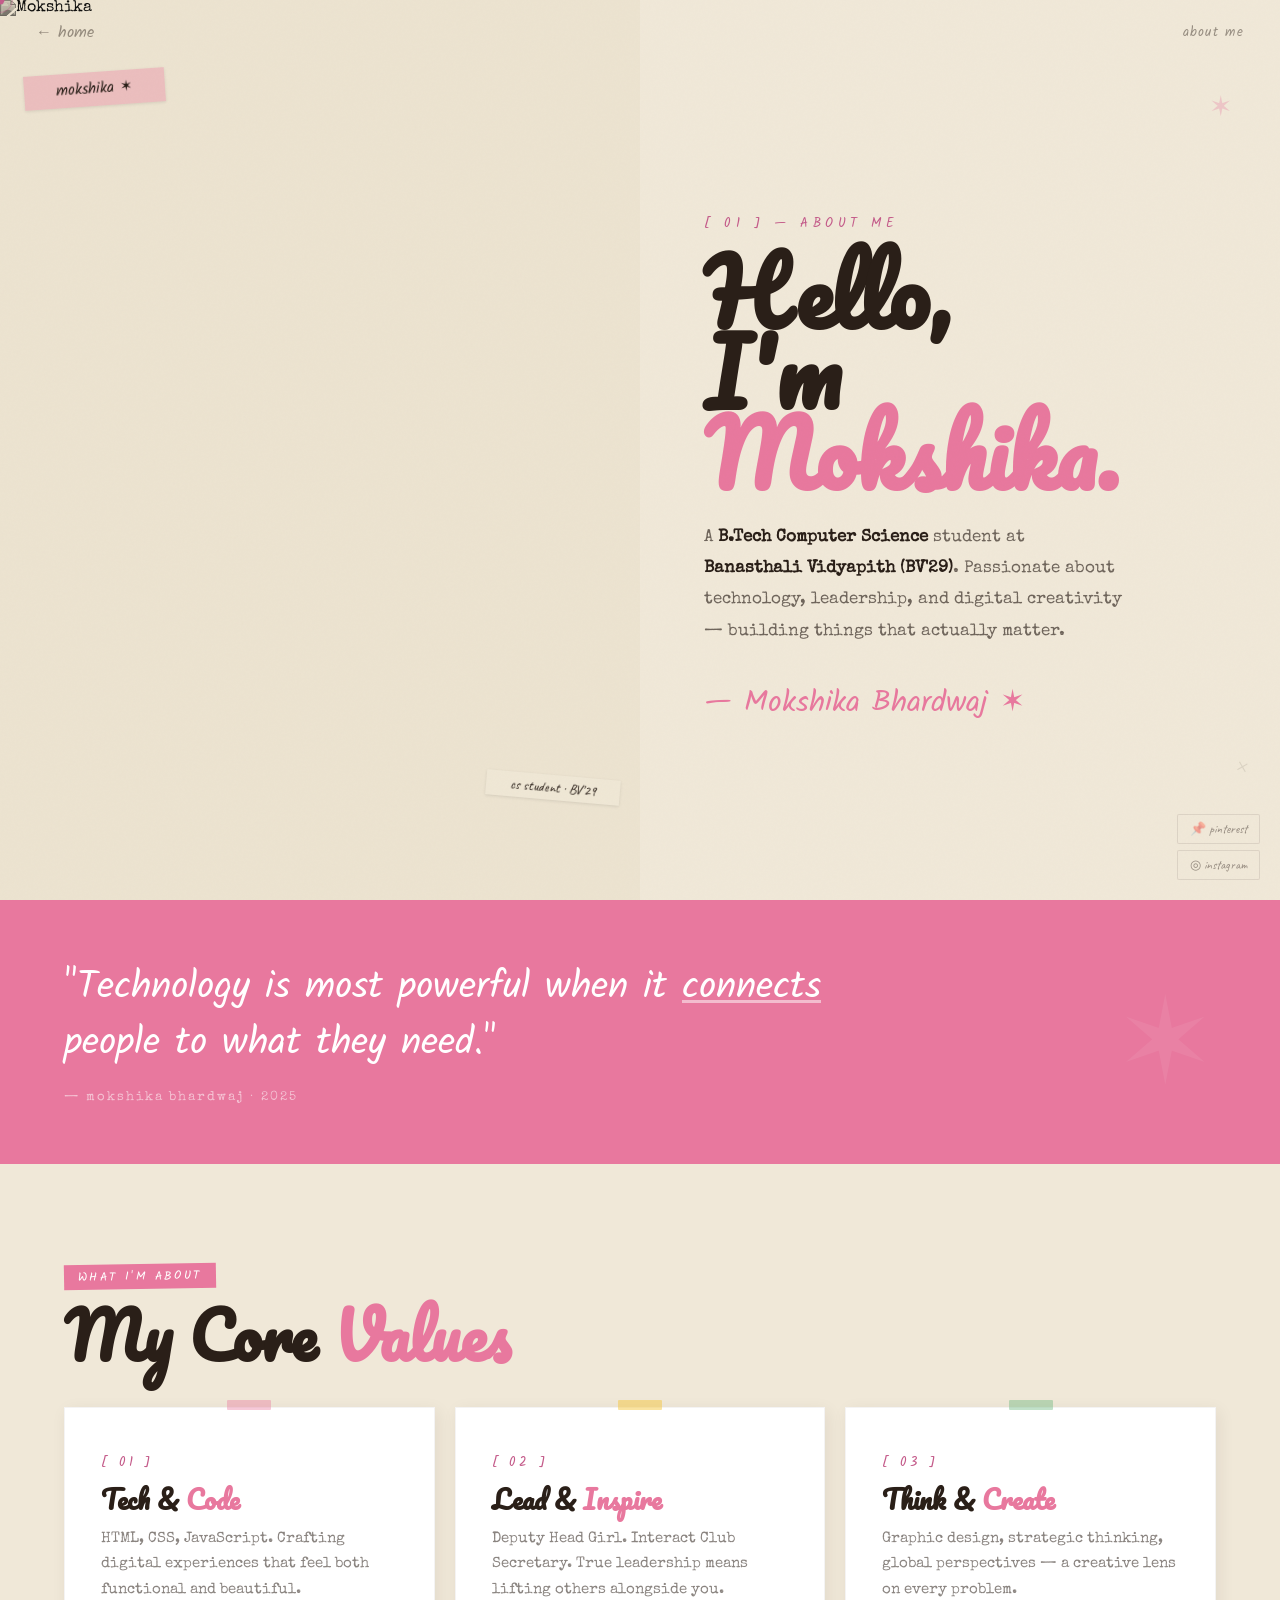
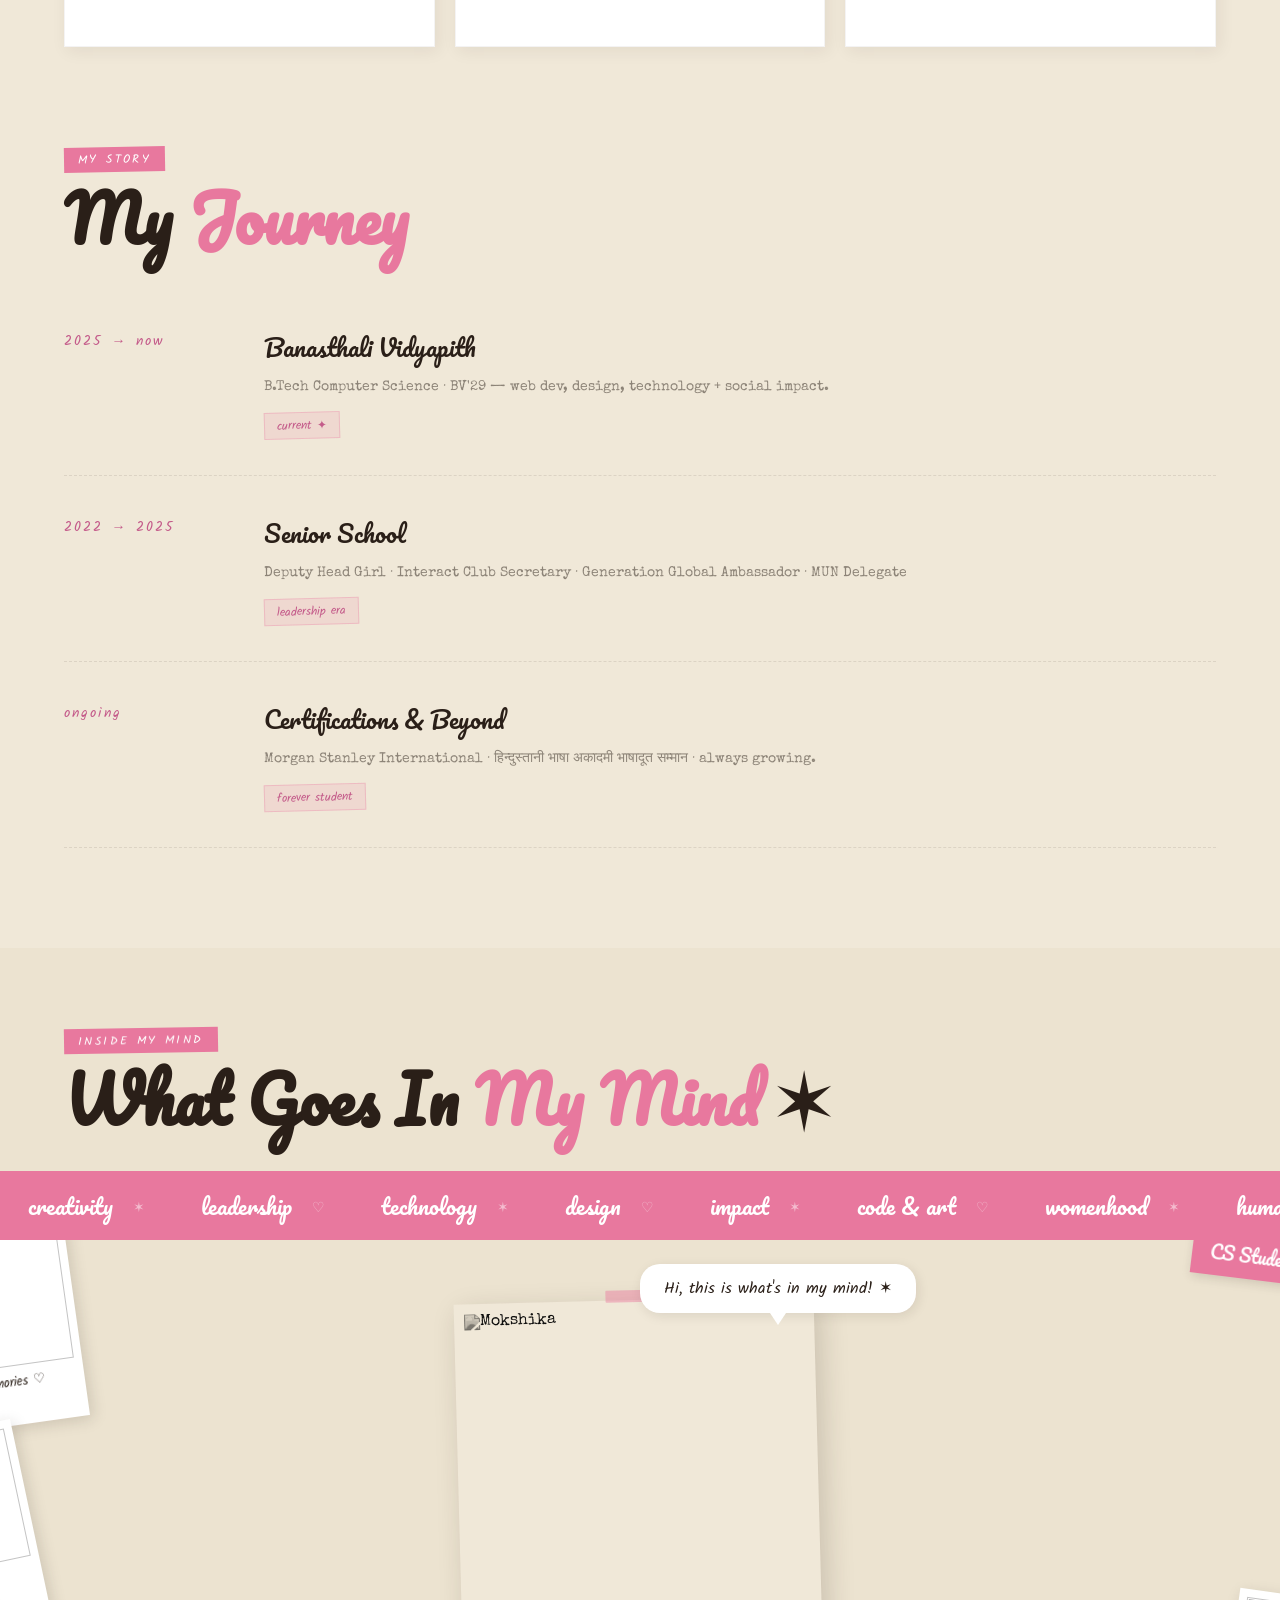
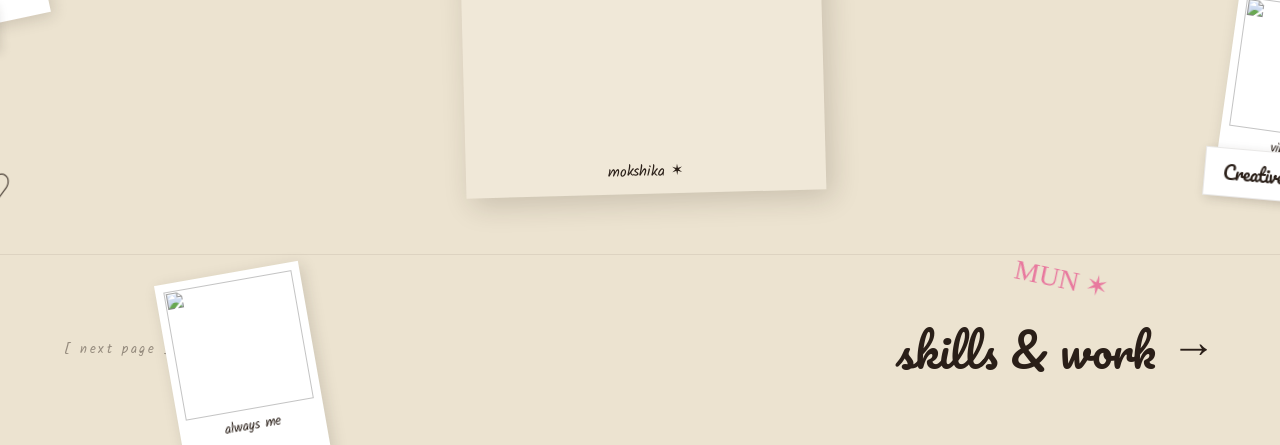
==== about.html @ 61d20464 "Initial commit Created from https://vercel.com/new" ====
<!DOCTYPE html>
<html lang="en">
<head>
  <meta charset="UTF-8">
  <meta name="viewport" content="width=device-width, initial-scale=1.0">
  <title>About — Mokshika</title>
  <link rel="stylesheet" href="style.css">
  <style>

    /* ══ HERO SECTION ══ */
    .about-hero {
      min-height: 100vh;
      display: grid;
      grid-template-columns: 1fr 1fr;
      position: relative;
      overflow: hidden;
    }

    /* Left — photo */
    .ah-photo {
      position: relative;
      background: var(--cream2);
      overflow: hidden;
      display: flex; align-items: flex-end; justify-content: center;
    }
    .ah-photo img {
      width: 100%; height: 100%;
      object-fit: cover; object-position: top center;
      filter: grayscale(1) contrast(1.15) brightness(0.88);
      mix-blend-mode: multiply;
      opacity: 0; animation: fadeIn 1.2s ease .2s forwards;
      transition: transform .6s;
    }
    .ah-photo:hover img { transform: scale(1.03); }
    .photo-tape-1 { position:absolute; top:72px; left:24px; background:rgba(232,120,158,.35); padding:5px 32px; transform:rotate(-4deg); font-family:'Kalam',cursive; font-size:15px; color:var(--ink); z-index:10; box-shadow:0 1px 3px rgba(0,0,0,.1); }
    .photo-tape-2 { position:absolute; bottom:100px; right:20px; background:rgba(240,232,216,.7); padding:4px 24px; transform:rotate(5deg); font-family:'Caveat',cursive; font-size:14px; color:var(--ink); z-index:10; box-shadow:0 1px 3px rgba(0,0,0,.1); }

    /* Right — text */
    .ah-text {
      padding: 120px 64px 80px;
      display: flex; flex-direction: column; justify-content: center;
      position: relative; background: var(--cream);
    }
    .ah-eyebrow { font-family:'Kalam',cursive; font-size:13px; letter-spacing:.35em; text-transform:uppercase; color:var(--pink2); margin-bottom:18px; opacity:0; animation:riseIn .8s ease .4s forwards; }
    .ah-title { font-family:'Pacifico',cursive; font-size:clamp(52px,7vw,96px); line-height:.9; color:var(--ink); opacity:0; animation:riseIn .9s ease .55s forwards; }
    .ah-title em { color:var(--pink); font-style:normal; }
    .ah-body { font-family:'Special Elite',serif; font-size:17px; line-height:1.85; color:rgba(42,31,24,.65); max-width:420px; margin-top:28px; opacity:0; animation:riseIn .9s ease .7s forwards; }
    .ah-body strong { color:var(--ink); }
    .ah-sig { font-family:'Kalam',cursive; font-size:30px; color:var(--pink); transform:rotate(-2.5deg); display:inline-block; margin-top:32px; opacity:0; animation:riseIn .9s ease .9s forwards; }

    /* deco */
    .ah-deco-star { position:absolute; top:90px; right:48px; font-size:28px; color:rgba(232,120,158,.3); animation:float 3.5s ease-in-out infinite; --r:-8deg; }
    .ah-deco-x { position:absolute; bottom:120px; right:32px; font-family:'Permanent Marker',cursive; font-size:22px; color:rgba(42,31,24,.1); transform:rotate(15deg); }

    /* ══ PHILOSOPHY STRIP ══ */
    .phil-strip {
      background: var(--pink);
      padding: 60px 64px;
      position: relative; overflow: hidden;
    }
    .phil-quote { font-family:'Kalam',cursive; font-size:clamp(22px,3vw,40px); line-height:1.45; max-width:760px; color:#fff; }
    .phil-quote em { font-style:normal; text-decoration:underline; text-decoration-color:rgba(255,255,255,.5); }
    .phil-attr { font-family:'Special Elite',serif; font-size:13px; color:rgba(255,255,255,.55); margin-top:20px; letter-spacing:.15em; }
    .phil-deco { position:absolute; right:64px; top:50%; transform:translateY(-50%); font-family:'Pacifico',cursive; font-size:120px; color:rgba(255,255,255,.07); pointer-events:none; }

    /* ══ VALUES SECTION ══ */
    .values-section { padding:100px 64px; background:var(--cream); }
    .values-grid { display:grid; grid-template-columns:repeat(3,1fr); gap:20px; }
    .val-card { background:#fff; padding:44px 36px; position:relative; box-shadow:3px 4px 16px rgba(42,31,24,.07); border:1px solid rgba(42,31,24,.05); transition:transform .3s cubic-bezier(.34,1.56,.64,1), box-shadow .3s; }
    .val-card:hover { transform:translateY(-7px) rotate(-1.5deg); box-shadow:6px 12px 28px rgba(42,31,24,.14); }
    .val-tape { position:absolute; top:-8px; left:50%; transform:translateX(-50%); width:44px; height:10px; border-radius:1px; }
    .val-num { font-family:'Kalam',cursive; font-size:13px; letter-spacing:.25em; color:var(--pink2); margin-bottom:12px; }
    .val-title { font-family:'Pacifico',cursive; font-size:26px; color:var(--ink); margin-bottom:12px; line-height:1.1; }
    .val-title em { color:var(--pink); font-style:normal; }
    .val-desc { font-family:'Special Elite',serif; font-size:15px; line-height:1.7; color:rgba(42,31,24,.55); }

    /* ══ TIMELINE ══ */
    .tl-section { padding:0 64px 100px; background:var(--cream); }
    .tl-list { display:flex; flex-direction:column; }
    .tl-item { display:grid; grid-template-columns:160px 1fr; gap:40px; padding:36px 0; border-bottom:1px dashed rgba(42,31,24,.1); }
    .tl-year { font-family:'Kalam',cursive; font-size:14px; letter-spacing:.15em; color:var(--pink2); padding-top:4px; }
    .tl-name { font-family:'Pacifico',cursive; font-size:24px; color:var(--ink); margin-bottom:8px; }
    .tl-sub { font-family:'Special Elite',serif; font-size:14px; color:rgba(42,31,24,.5); line-height:1.7; }
    .tl-badge { display:inline-block; margin-top:12px; background:rgba(232,120,158,.15); border:1px solid rgba(232,120,158,.3); font-family:'Kalam',cursive; font-size:12px; color:var(--pink2); padding:3px 12px; transform:rotate(-1.5deg); }

    /* ══════════════════════════════════════════
       ANIMATED MEMORY SECTION
       — hero photo center
       — stickers float/pop out
       — 2 marquee banners
       ══════════════════════════════════════════ */
    .memory-section {
      position: relative;
      min-height: 100vh;
      background: var(--cream2);
      overflow: hidden;
      display: flex; flex-direction: column;
    }

    /* header */
    .mem-header { padding: 80px 64px 0; position: relative; z-index: 10; }

    /* ── TOP BANNER (scrolling) ── */
    .banner-wrap {
      overflow: hidden;
      white-space: nowrap;
      padding: 14px 0;
      position: relative; z-index: 10;
      border-top: 1.5px solid rgba(42,31,24,.1);
      border-bottom: 1.5px solid rgba(42,31,24,.1);
    }
    .banner-wrap.banner-pink {
      background: var(--pink);
      border-color: var(--pink);
    }
    .banner-wrap.banner-cream {
      background: var(--cream);
    }
    .banner-track {
      display: inline-flex;
      gap: 0;
      animation: marquee 18s linear infinite;
      will-change: transform;
    }
    .banner-wrap.banner-slow .banner-track { animation-duration: 28s; }
    .banner-item {
      display: inline-flex; align-items: center; gap: 20px;
      padding: 0 28px;
      font-family: 'Pacifico', cursive;
      font-size: 22px;
      white-space: nowrap;
    }
    .banner-wrap.banner-pink .banner-item { color: #fff; }
    .banner-wrap.banner-cream .banner-item { color: var(--ink); }
    .banner-sep { font-size: 14px; opacity: .5; }

    /* ── STAGE: hero photo + orbiting stickers ── */
    .mem-stage {
      position: relative;
      flex: 1;
      display: flex; align-items: center; justify-content: center;
      min-height: 600px;
      padding: 60px 0;
      z-index: 5;
    }

    /* center photo */
    .mem-photo {
      position: relative; z-index: 6;
      width: 360px;
      flex-shrink: 0;
    }
    .mem-photo img {
      width: 100%; height: 440px;
      object-fit: cover; object-position: top;
      filter: grayscale(1) contrast(1.15) brightness(.88);
      mix-blend-mode: multiply;
      display: block;
    }
    .mem-photo-frame {
      position: relative;
      background: var(--cream);
      padding: 10px 10px 44px;
      box-shadow: 6px 8px 28px rgba(42,31,24,.18);
      transform: rotate(-1.5deg);
    }
    .mem-photo-cap {
      position: absolute; bottom: 10px; left: 0; right: 0;
      text-align: center;
      font-family: 'Kalam', cursive; font-size: 15px; color: var(--ink);
    }
    .mem-photo-tape {
      position: absolute; top: -10px; left: 50%; transform: translateX(-50%);
      width: 56px; height: 12px;
      background: rgba(232,120,158,.45); border-radius: 1px;
    }

    /* ── STICKERS (orbit around photo) ── */
    /* Each sticker uses absolute positioning relative to .mem-stage */
    .stk {
      position: absolute;
      z-index: 8;
      font-family: 'Kalam', cursive;
      pointer-events: none;
      opacity: 0;
    }

    /* polaroid stickers */
    .stk-polaroid {
      background: #fff;
      padding: 8px 8px 32px;
      box-shadow: 3px 4px 14px rgba(42,31,24,.15);
    }
    .stk-polaroid img {
      display: block;
      width: 130px; height: 130px;
      object-fit: cover;
      filter: grayscale(0.3) contrast(1.05);
    }
    .stk-polaroid-cap {
      text-align: center; margin-top: 6px;
      font-family: 'Kalam', cursive; font-size: 13px; color: var(--ink);
    }

    /* text stickers */
    .stk-text {
      background: var(--pink);
      color: #fff;
      font-family: 'Pacifico', cursive;
      font-size: 18px;
      padding: 8px 18px;
      box-shadow: 2px 3px 10px rgba(42,31,24,.15);
      white-space: nowrap;
    }
    .stk-text.yellow { background: #f5c842; color: var(--ink); }
    .stk-text.white { background: #fff; color: var(--ink); border: 1.5px solid rgba(42,31,24,.1); }

    /* word stickers */
    .stk-word {
      font-family: 'Permanent Marker', cursive;
      font-size: 22px; color: var(--ink);
      transform: rotate(var(--r, -5deg));
    }

    /* heart / star */
    .stk-emoji { font-size: 40px; }

    /* positions + animations — each delays for pop-in effect */
    .stk-1  { top:8%;  left:4%;  --sx:-120px; --sy:-60px;  --sr:-8deg;  --r:-8deg;  animation: stickerPop 1.5s cubic-bezier(.34,1.56,.64,1) .5s forwards, float 4s ease-in-out 1.1s infinite; --r:-8deg; }
    .stk-2  { top:12%; right:5%; --sx:120px;  --sy:-80px;  --sr:7deg;   animation: stickerPop 1.5s cubic-bezier(.34,1.56,.64,1) .7s forwards, floatR 4.5s ease-in-out 1.3s infinite; --r:7deg; }
    .stk-3  { top:28%; left:2%;  --sx:-140px; --sy:20px;   --sr:-12deg; animation: stickerPop 1.5s cubic-bezier(.34,1.56,.64,1) .9s forwards, float 5s ease-in-out 1.5s infinite; --r:-12deg; }
    .stk-4  { top:28%; right:2%; --sx:140px;  --sy:30px;   --sr:10deg;  animation: stickerPop 1.5s cubic-bezier(.34,1.56,.64,1) 1.1s forwards, floatR 3.8s ease-in-out 1.7s infinite; --r:10deg; }
    .stk-5  { top:50%; left:3%;  --sx:-130px; --sy:60px;   --sr:-6deg;  animation: stickerPop 1.5s cubic-bezier(.34,1.56,.64,1) 1.3s forwards, float 4.2s ease-in-out 1.9s infinite; --r:-6deg; }
    .stk-6  { top:50%; right:3%; --sx:130px;  --sy:50px;   --sr:8deg;   animation: stickerPop 1.5s cubic-bezier(.34,1.56,.64,1) 1.5s forwards, floatR 5.2s ease-in-out 2.1s infinite; --r:8deg; }
    .stk-7  { top:70%; left:6%;  --sx:-100px; --sy:90px;   --sr:-3deg;  animation: stickerPop 1.5s cubic-bezier(.34,1.56,.64,1) 1.7s forwards, float 3.6s ease-in-out 2.3s infinite; --r:-3deg; }
    .stk-8  { top:70%; right:6%; --sx:100px;  --sy:80px;   --sr:5deg;   animation: stickerPop 1.5s cubic-bezier(.34,1.56,.64,1) 1.9s forwards, floatR 4.8s ease-in-out 2.5s infinite; --r:5deg; }
    .stk-9  { top:85%; left:18%; --sx:-60px;  --sy:110px;  --sr:-10deg; animation: stickerPop 1.6s cubic-bezier(.34,1.56,.64,1) 2.1s forwards, float 4s ease-in-out 2.7s infinite; --r:-10deg; }
    .stk-10 { top:85%; right:18%;--sx:60px;   --sy:100px;  --sr:12deg;  animation: stickerPop 1.6s cubic-bezier(.34,1.56,.64,1) 2.3s forwards, floatR 5s ease-in-out 2.9s infinite; --r:12deg; }

    /* ── THOUGHT BUBBLE (above photo) ── */
    .thought-bubble {
      position: absolute;
      top: 4%; left: 50%; transform: translateX(-50%);
      z-index: 9;
      background: #fff;
      border-radius: 20px;
      padding: 12px 24px;
      box-shadow: 2px 3px 12px rgba(42,31,24,.1);
      font-family: 'Kalam', cursive; font-size: 16px; color: var(--ink);
      white-space: nowrap;
      opacity: 0;
      animation: stickerPop .6s cubic-bezier(.34,1.56,.64,1) .4s forwards, float 4s ease-in-out 1s infinite;
      --sx:0; --sy:0; --sr:0deg; --r:0deg;
    }
    .thought-bubble::after {
      content: '';
      position: absolute; bottom: -12px; left: 50%; transform: translateX(-50%);
      width: 0; height: 0;
      border-left: 8px solid transparent;
      border-right: 8px solid transparent;
      border-top: 12px solid #fff;
    }

    /* ── GALLERY STRIP (below stage) ── */
    .gallery-section { background: var(--cream2); padding: 60px 0 80px; overflow: hidden; }
    .gallery-head { padding: 0 64px; margin-bottom: 36px; }
    .gallery-strip { display:flex; gap:24px; padding:0 64px; overflow-x:auto; scrollbar-width:none; cursor:grab; }
    .gallery-strip::-webkit-scrollbar { display:none; }
    .gallery-strip:active { cursor:grabbing; }
    .gal-item { flex-shrink:0; background:#fff; padding:10px 10px 36px; box-shadow:4px 6px 18px rgba(42,31,24,.1); transform:rotate(-2deg); transition:transform .3s, box-shadow .3s; position:relative; }
    .gal-item:nth-child(2n) { transform:rotate(2.5deg); }
    .gal-item:nth-child(3n) { transform:rotate(-1deg); }
    .gal-item:hover { transform:rotate(0) scale(1.05) !important; box-shadow:8px 12px 32px rgba(42,31,24,.18); z-index:2; }
    .gal-item img { display:block; height:200px; width:auto; object-fit:cover; filter:grayscale(0.2) contrast(1.05); }
    .gal-cap { font-family:'Kalam',cursive; font-size:14px; color:var(--ink); text-align:center; margin-top:8px; }
    .gal-tape { position:absolute; top:-8px; left:50%; transform:translateX(-50%); width:44px; height:10px; background:rgba(232,120,158,.38); border-radius:1px; }

    /* ── RESPONSIVE ── */
    @media(max-width:860px){
      .about-hero{grid-template-columns:1fr;}
      .ah-photo{height:50vh;}
      .ah-text,.values-section,.tl-section,.mem-header,.gallery-head,.gallery-strip{padding-left:28px;padding-right:28px;}
      .values-grid{grid-template-columns:1fr;}
      .tl-item{grid-template-columns:1fr;gap:8px;}
      .next-bar{padding:48px 28px;flex-direction:column;gap:16px;text-align:center;}
      .stk-polaroid img{width:90px;height:90px;}
      .banner-item{font-size:16px;}
    }
  </style>
</head>
<body>

<div class="cur-dot" id="cur-dot"></div>
<div class="cur-ring" id="cur-ring"></div>

<nav class="topnav">
  <a href="index.html" class="back-btn">← home</a>
  <span class="nav-page-label">about me</span>
</nav>

<!-- ══ HERO ══ -->
<section class="about-hero">
  <div class="ah-photo">
    <img src="assets/about_hero.png" alt="Mokshika">
    <div class="photo-tape-1">mokshika ✶</div>
    <div class="photo-tape-2">cs student · BV'29</div>
  </div>
  <div class="ah-text">
    <span class="ah-deco-star">✶</span>
    <span class="ah-deco-x">×</span>
    <p class="ah-eyebrow">[ 01 ] — about me</p>
    <h1 class="ah-title">Hello,<br>I'm <em>Mokshika.</em></h1>
    <p class="ah-body">
      A <strong>B.Tech Computer Science</strong> student at <strong>Banasthali Vidyapith (BV'29)</strong>. Passionate about technology, leadership, and digital creativity — building things that actually matter.
    </p>
    <span class="ah-sig">— Mokshika Bhardwaj ✶</span>
  </div>
</section>

<!-- ══ PHILOSOPHY STRIP ══ -->
<div class="phil-strip reveal">
  <div class="phil-deco">✶</div>
  <p class="phil-quote">"Technology is most powerful when it <em>connects</em> people to what they need."</p>
  <p class="phil-attr">— mokshika bhardwaj · 2025</p>
</div>

<!-- ══ VALUES ══ -->
<section class="values-section">
  <div class="reveal">
    <div class="sec-tag">what i'm about</div>
    <h2 class="sec-title">My Core <em>Values</em></h2>
  </div>
  <div class="values-grid">
    <div class="val-card reveal">
      <div class="val-tape" style="background:rgba(232,120,158,.4)"></div>
      <div class="val-num">[ 01 ]</div>
      <h3 class="val-title">Tech &amp; <em>Code</em></h3>
      <p class="val-desc">HTML, CSS, JavaScript. Crafting digital experiences that feel both functional and beautiful.</p>
    </div>
    <div class="val-card reveal rd1">
      <div class="val-tape" style="background:rgba(245,200,66,.5)"></div>
      <div class="val-num">[ 02 ]</div>
      <h3 class="val-title">Lead &amp; <em>Inspire</em></h3>
      <p class="val-desc">Deputy Head Girl. Interact Club Secretary. True leadership means lifting others alongside you.</p>
    </div>
    <div class="val-card reveal rd2">
      <div class="val-tape" style="background:rgba(100,180,120,.4)"></div>
      <div class="val-num">[ 03 ]</div>
      <h3 class="val-title">Think &amp; <em>Create</em></h3>
      <p class="val-desc">Graphic design, strategic thinking, global perspectives — a creative lens on every problem.</p>
    </div>
  </div>
</section>

<!-- ══ TIMELINE ══ -->
<section class="tl-section">
  <div class="reveal">
    <div class="sec-tag">my story</div>
    <h2 class="sec-title">My <em>Journey</em></h2>
  </div>
  <div class="tl-list">
    <div class="tl-item reveal">
      <div class="tl-year">2025 → now</div>
      <div>
        <div class="tl-name">Banasthali Vidyapith</div>
        <div class="tl-sub">B.Tech Computer Science · BV'29 — web dev, design, technology + social impact.</div>
        <span class="tl-badge">current ✦</span>
      </div>
    </div>
    <div class="tl-item reveal rd1">
      <div class="tl-year">2022 → 2025</div>
      <div>
        <div class="tl-name">Senior School</div>
        <div class="tl-sub">Deputy Head Girl · Interact Club Secretary · Generation Global Ambassador · MUN Delegate</div>
        <span class="tl-badge">leadership era</span>
      </div>
    </div>
    <div class="tl-item reveal rd2">
      <div class="tl-year">ongoing</div>
      <div>
        <div class="tl-name">Certifications &amp; Beyond</div>
        <div class="tl-sub">Morgan Stanley International · हिन्दुस्तानी भाषा अकादमी भाषादूत सम्मान · always growing.</div>
        <span class="tl-badge">forever student</span>
      </div>
    </div>
  </div>
</section>

<!-- ════════════════════════════════════════
     ANIMATED MEMORY SECTION
     ════════════════════════════════════════ -->
<section class="memory-section" id="memSection">

  <div class="mem-header reveal">
    <div class="sec-tag">inside my mind</div>
    <h2 class="sec-title">What Goes In <em>My Mind</em> ✶</h2>
  </div>

  <!-- SCROLLING BANNER 1 — pink -->
  <div class="banner-wrap banner-pink reveal">
    <div class="banner-track" id="bt1">
      <span class="banner-item">creativity <span class="banner-sep">✶</span></span>
      <span class="banner-item">leadership <span class="banner-sep">♡</span></span>
      <span class="banner-item">technology <span class="banner-sep">✶</span></span>
      <span class="banner-item">design <span class="banner-sep">♡</span></span>
      <span class="banner-item">impact <span class="banner-sep">✶</span></span>
      <span class="banner-item">code &amp; art <span class="banner-sep">♡</span></span>
      <span class="banner-item">womenhood<span class="banner-sep">✶</span></span>
      <span class="banner-item">humanity <span class="banner-sep">♡</span></span>
      <!-- duplicate for seamless loop -->
      <span class="banner-item">creativity <span class="banner-sep">✶</span></span>
      <span class="banner-item">leadership <span class="banner-sep">♡</span></span>
      <span class="banner-item">technology <span class="banner-sep">✶</span></span>
      <span class="banner-item">design <span class="banner-sep">♡</span></span>
      <span class="banner-item">impact <span class="banner-sep">✶</span></span>
      <span class="banner-item">code &amp; art <span class="banner-sep">♡</span></span>
      <span class="banner-item">womenhood<span class="banner-sep">✶</span></span>
      <span class="banner-item">humani<span class="banner-sep">♡</span></span>
    </div>
  </div>

  <!-- STAGE: center photo + stickers -->
  <div class="mem-stage" id="memStage">

    <!-- thought bubble above photo -->
    <div class="thought-bubble">Hi, this is what's in my mind! ✶</div>

    <!-- center polaroid photo -->
    <div class="mem-photo">
      <div class="mem-photo-frame">
        <div class="mem-photo-tape"></div>
        <img src="assets/mokshika_hero.png" alt="Mokshika">
        <div class="mem-photo-cap">mokshika ✶</div>
      </div>
    </div>

    <!-- STICKERS radiating out -->
    <!-- top-left: polaroid 1 -->
    <div class="stk stk-1 stk-polaroid">
      <img src="assets/about_wom_pic1.png" alt="">
      <div class="stk-polaroid-cap">memories ♡</div>
    </div>

    <!-- top-right: text sticker -->
    <div class="stk stk-2 stk-text">CS Student ✶</div>

    <!-- mid-left: polaroid 2 -->
    <div class="stk stk-3 stk-polaroid">
      <img src="assets/about_wom_pic2.png" alt="">
      <div class="stk-polaroid-cap">moments</div>
    </div>

    <!-- mid-right: word sticker -->
    <div class="stk stk-4 stk-word">Leader  </div>

    <!-- left: text sticker yellow -->
    <div class="stk stk-5 stk-text yellow">BV'29</div>

    <!-- right: polaroid 3 -->
    <div class="stk stk-6 stk-polaroid">
      <img src="assets/about_wom_pic3.png" alt="">
      <div class="stk-polaroid-cap">vibes ✶</div>
    </div>

    <!-- bottom-left: emoji -->
    <div class="stk stk-7 stk-emoji">♡</div>

    <!-- bottom-right: text white -->
    <div class="stk stk-8 stk-text white">Creative</div>

    <!-- further bottom-left: polaroid 4 -->
    <div class="stk stk-9 stk-polaroid">
      <img src="assets/about_wom_pic4.png" alt="">
      <div class="stk-polaroid-cap">always me</div>
    </div>

    <!-- further bottom-right: word sticker -->
    <div class="stk stk-10 stk-word" style="font-size:28px;color:var(--pink);">MUN ✶</div>

  </div><!-- /mem-stage -->

<!-- NEXT -->
<div class="next-bar">
  <span class="next-hint">[ next page ]</span>
  <a href="work.html" class="next-link">skills &amp; work <span class="arr">→</span></a>
</div>

<!-- SOCIAL PILL -->
<div class="social-pill">
  <a href="https://pinterest.com/mokshh_prapti/" target="_blank" class="pill-link">📌 pinterest</a>
  <a href="https://www.instagram.com/mokshh_prapti/" target="_blank" class="pill-link">◎ instagram</a>
</div>

<script>
  // Cursor
  const dot=document.getElementById('cur-dot'), ring=document.getElementById('cur-ring');
  let mx=0,my=0,rx=0,ry=0;
  document.addEventListener('mousemove',e=>{mx=e.clientX;my=e.clientY;});
  (function loop(){rx+=(mx-rx)*.13;ry+=(my-ry)*.13;dot.style.left=mx+'px';dot.style.top=my+'px';ring.style.left=rx+'px';ring.style.top=ry+'px';requestAnimationFrame(loop);})();
  document.querySelectorAll('a,button').forEach(el=>{
    el.addEventListener('mouseenter',()=>ring.style.transform='translate(-50%,-50%) scale(1.8)');
    el.addEventListener('mouseleave',()=>ring.style.transform='translate(-50%,-50%) scale(1)');
  });

  // Scroll reveal
  const obs=new IntersectionObserver(es=>es.forEach(e=>{if(e.isIntersecting){e.target.classList.add('vis');obs.unobserve(e.target);}}),{threshold:.08});
  document.querySelectorAll('.reveal').forEach(el=>obs.observe(el));

  // Trigger sticker animations when memory section enters view
  const memSection = document.getElementById('memSection');
  const stickerObs = new IntersectionObserver(entries => {
    entries.forEach(e => {
      if (e.isIntersecting) {
        document.querySelectorAll('.stk, .thought-bubble').forEach(s => {
          s.style.animationPlayState = 'running';
        });
        stickerObs.unobserve(e.target);
      }
    });
  }, { threshold: 0.2 });
  stickerObs.observe(memSection);

  // Pause sticker animations until in view
  document.querySelectorAll('.stk, .thought-bubble').forEach(s => {
    s.style.animationPlayState = 'paused';
  });

  // Drag gallery
  const strip=document.getElementById('galleryStrip');
  let isDown=false,startX,scrollLeft;
  strip.addEventListener('mousedown',e=>{isDown=true;startX=e.pageX-strip.offsetLeft;scrollLeft=strip.scrollLeft;});
  strip.addEventListener('mouseleave',()=>isDown=false);
  strip.addEventListener('mouseup',()=>isDown=false);
  strip.addEventListener('mousemove',e=>{if(!isDown)return;e.preventDefault();const x=e.pageX-strip.offsetLeft;strip.scrollLeft=scrollLeft-(x-startX)*1.5;});
</script>
</body>
</html>
---- style.css ----
/* ══════════════════════════════════════════
   MOKSHIKA BHARDWAJ — CREAM SCRAPBOOK THEME
   ══════════════════════════════════════════ */
@import url('https://fonts.googleapis.com/css2?family=Pacifico&family=Caveat:wght@400;600;700&family=Kalam:wght@300;400;700&family=Special+Elite&family=Permanent+Marker&family=VT323&display=swap');

*, *::before, *::after { margin:0; padding:0; box-sizing:border-box; }

:root {
  --cream:  #f0e8d8;
  --cream2: #ece3d0;
  --ink:    #2a1f18;
  --pink:   #e8789e;
  --pink2:  #c45b8a;
  --muted:  rgba(42,31,24,0.45);
  --tape:   rgba(240,232,216,0.75);
}

html { scroll-behavior: smooth; }

body {
  background-color: var(--cream);
  background-image: url("data:image/svg+xml,%3Csvg xmlns='http://www.w3.org/2000/svg' width='400' height='400'%3E%3Cfilter id='p'%3E%3CfeTurbulence type='fractalNoise' baseFrequency='0.65' numOctaves='3' stitchTiles='stitch'/%3E%3CfeColorMatrix type='saturate' values='0'/%3E%3C/filter%3E%3Crect width='100%25' height='100%25' filter='url(%23p)' opacity='0.055'/%3E%3C/svg%3E");
  color: var(--ink);
  font-family: 'Special Elite', serif;
  cursor: none;
  overflow-x: hidden;
}

/* grain overlay */
body::after {
  content:''; position:fixed; inset:0; z-index:900; pointer-events:none;
  background-image: url("data:image/svg+xml,%3Csvg viewBox='0 0 512 512' xmlns='http://www.w3.org/2000/svg'%3E%3Cfilter id='g'%3E%3CfeTurbulence type='fractalNoise' baseFrequency='0.72' numOctaves='4' stitchTiles='stitch'/%3E%3C/filter%3E%3Crect width='100%25' height='100%25' filter='url(%23g)' opacity='0.04'/%3E%3C/svg%3E");
  opacity:0.5; mix-blend-mode:multiply;
}

/* ── CURSOR ── */
.cur-dot { width:9px; height:9px; background:var(--pink2); border-radius:50%; position:fixed; z-index:9999; pointer-events:none; transform:translate(-50%,-50%); }
.cur-ring { width:26px; height:26px; border:1.5px solid rgba(196,91,138,0.4); border-radius:50%; position:fixed; z-index:9998; pointer-events:none; transform:translate(-50%,-50%); transition:all 0.5s ease; }

/* ── TOP NAV ── */
.topnav { position:fixed; top:0; left:0; right:0; z-index:800; padding:20px 36px; display:flex; justify-content:space-between; align-items:center; }
.back-btn { font-family:'Kalam',cursive; font-size:16px; color:var(--muted); text-decoration:none; transition:color .2s; cursor:none; display:flex; align-items:center; gap:8px; }
.back-btn:hover { color:var(--pink2); }
.nav-page-label { font-family:'Kalam',cursive; font-size:13px; color:var(--muted); letter-spacing:0.1em; }

/* ── WASHI TAPE ── */
.washi { display:inline-block; background:rgba(232,120,158,0.3); padding:4px 28px; font-family:'Caveat',cursive; font-size:13px; color:var(--ink); box-shadow:0 1px 3px rgba(0,0,0,.1); }

/* ── SECTION LABEL ── */
.sec-tag { display:inline-block; background:var(--pink); color:#fff; font-family:'Kalam',cursive; font-size:12px; letter-spacing:.2em; text-transform:uppercase; padding:3px 14px; margin-bottom:14px; transform:rotate(-1deg); }
.sec-title { font-family:'Pacifico',cursive; font-size:clamp(36px,5vw,68px); color:var(--ink); line-height:1; margin-bottom:40px; }
.sec-title em { color:var(--pink); font-style:normal; }

/* ── CARD ── */
.card { background:#fff; padding:32px 28px; box-shadow:3px 4px 16px rgba(42,31,24,.08); border:1px solid rgba(42,31,24,.06); transition:transform .3s cubic-bezier(.34,1.56,.64,1), box-shadow .3s; }
.card:hover { transform:translateY(-6px) rotate(-1deg); box-shadow:6px 10px 24px rgba(42,31,24,.13); }
.card-tape { position:absolute; top:-8px; left:50%; transform:translateX(-50%); width:44px; height:10px; background:rgba(232,120,158,.4); border-radius:1px; }

/* ── NEXT BAR ── */
.next-bar { background:var(--cream2); border-top:1px solid rgba(42,31,24,.08); padding:56px 64px; display:flex; justify-content:space-between; align-items:center; }
.next-hint { font-family:'Kalam',cursive; font-size:13px; color:var(--muted); letter-spacing:.2em; }
.next-link { font-family:'Pacifico',cursive; font-size:clamp(28px,3.5vw,48px); color:var(--ink); text-decoration:none; display:flex; align-items:center; gap:16px; transition:color .2s; cursor:none; }
.next-link:hover { color:var(--pink); }
.next-link:hover .arr { transform:translateX(8px); }
.arr { display:inline-block; transition:transform .3s; font-family:'Kalam',cursive; }

/* ── SOCIAL PILL ── */
.social-pill { position:fixed; bottom:20px; right:20px; z-index:800; display:flex; flex-direction:column; gap:6px; align-items:flex-end; }
.pill-link { display:flex; align-items:center; gap:6px; background:rgba(240,232,216,.92); border:1px solid rgba(42,31,24,.1); padding:6px 12px; border-radius:2px; font-family:'Caveat',cursive; font-size:13px; color:var(--muted); text-decoration:none; backdrop-filter:blur(4px); transition:color .2s,border-color .2s; cursor:none; }
.pill-link:hover { color:var(--pink2); border-color:rgba(196,91,138,.3); }

/* ── SCROLL REVEAL ── */
.reveal { opacity:0; transform:translateY(22px); transition:opacity .75s ease,transform .75s ease; }
.reveal.vis { opacity:1; transform:translateY(0); }
.rd1{transition-delay:.1s;} .rd2{transition-delay:.2s;} .rd3{transition-delay:.3s;} .rd4{transition-delay:.4s;}

/* ── ANIMATIONS ── */
@keyframes riseIn  { from{opacity:0;transform:translateY(22px);}  to{opacity:1;transform:translateY(0);} }
@keyframes fadeIn  { from{opacity:0;} to{opacity:1;} }
@keyframes fadeSlide { from{opacity:0;transform:translateY(10px);} to{opacity:1;transform:translateY(0);} }
@keyframes float   { 0%,100%{transform:translateY(0) rotate(var(--r,0deg));} 50%{transform:translateY(-10px) rotate(var(--r,0deg));} }
@keyframes floatR  { 0%,100%{transform:translateY(0) rotate(var(--r,0deg));} 50%{transform:translateY(10px) rotate(var(--r,0deg));} }
@keyframes marquee { from{transform:translateX(0);} to{transform:translateX(-50%);} }
@keyframes stickerPop { 0%{opacity:0;transform:translate(var(--sx,0),var(--sy,0)) scale(0) rotate(var(--sr,0deg));} 60%{transform:translate(var(--sx,0),var(--sy,0)) scale(1.15) rotate(var(--sr,0deg));} 100%{opacity:1;transform:translate(var(--sx,0),var(--sy,0)) scale(1) rotate(var(--sr,0deg));} }
@keyframes barPulse { from{height:3px;} to{height:12px;} }
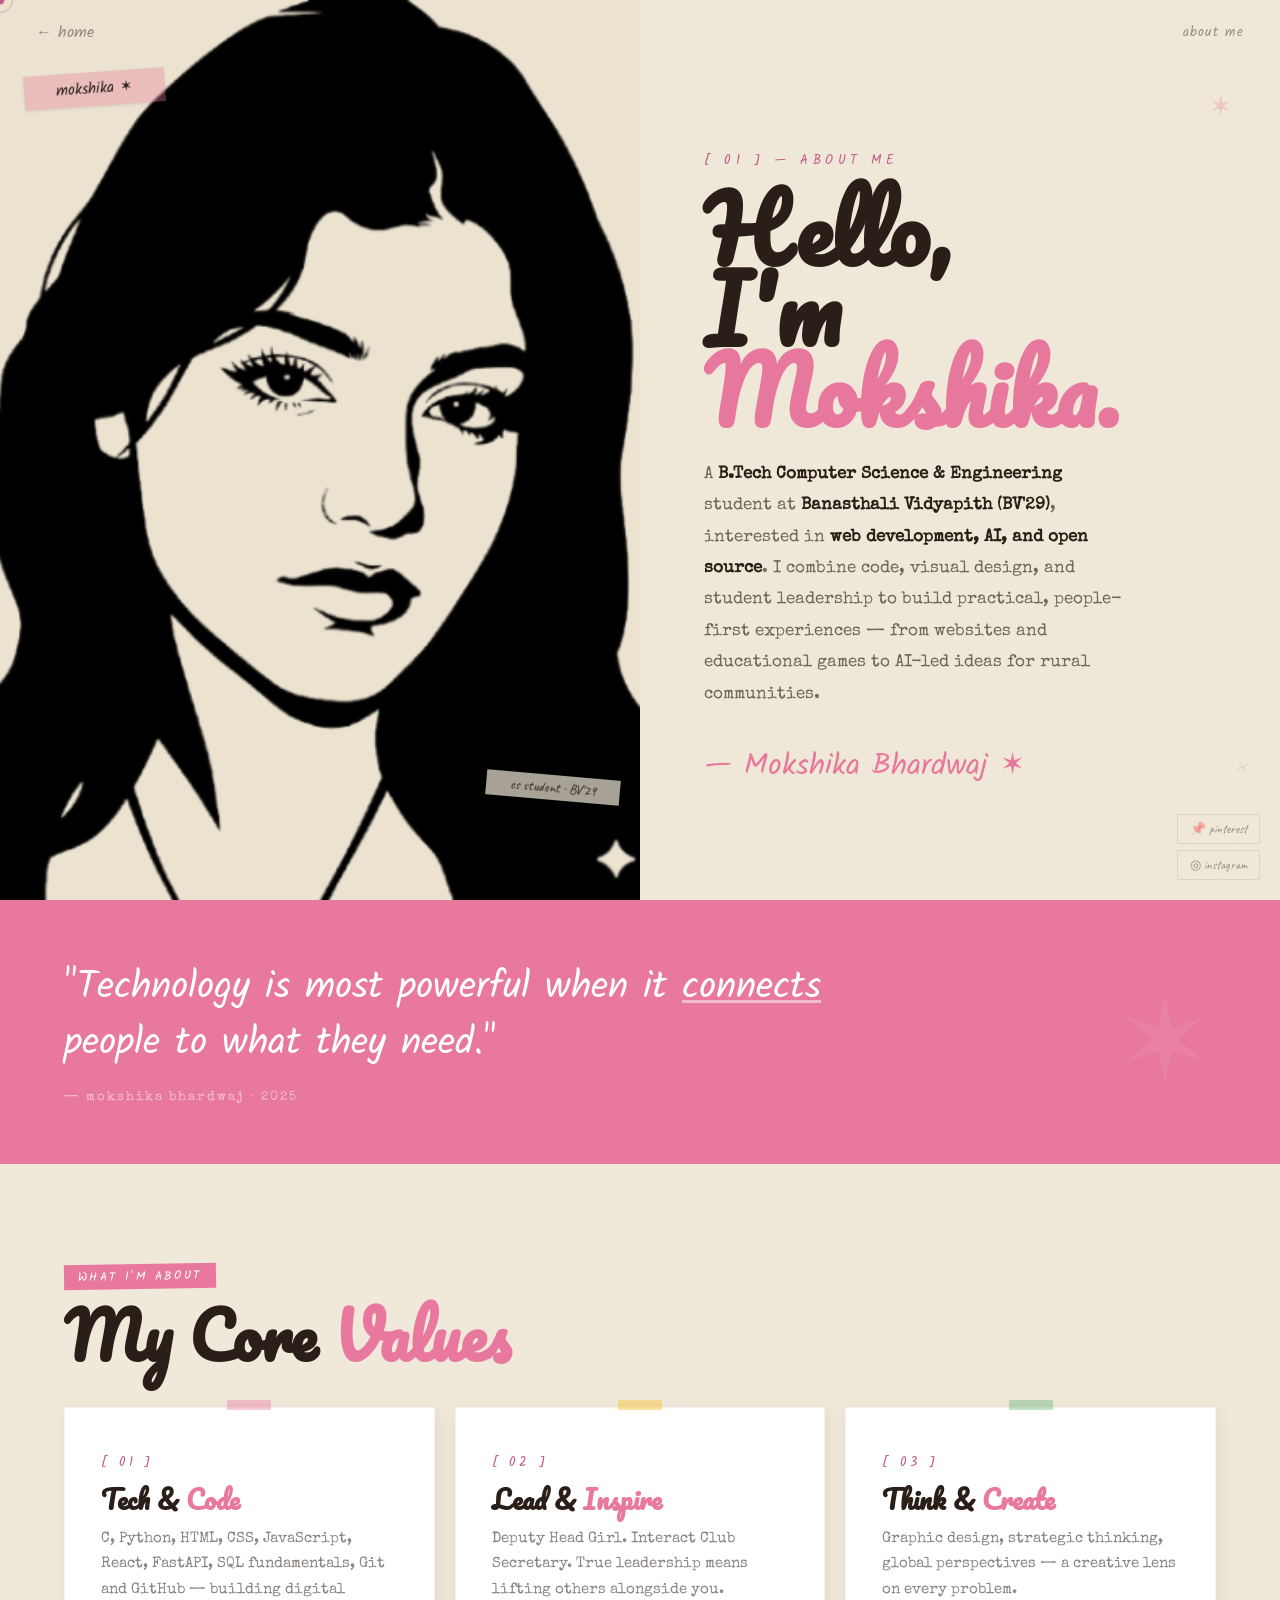
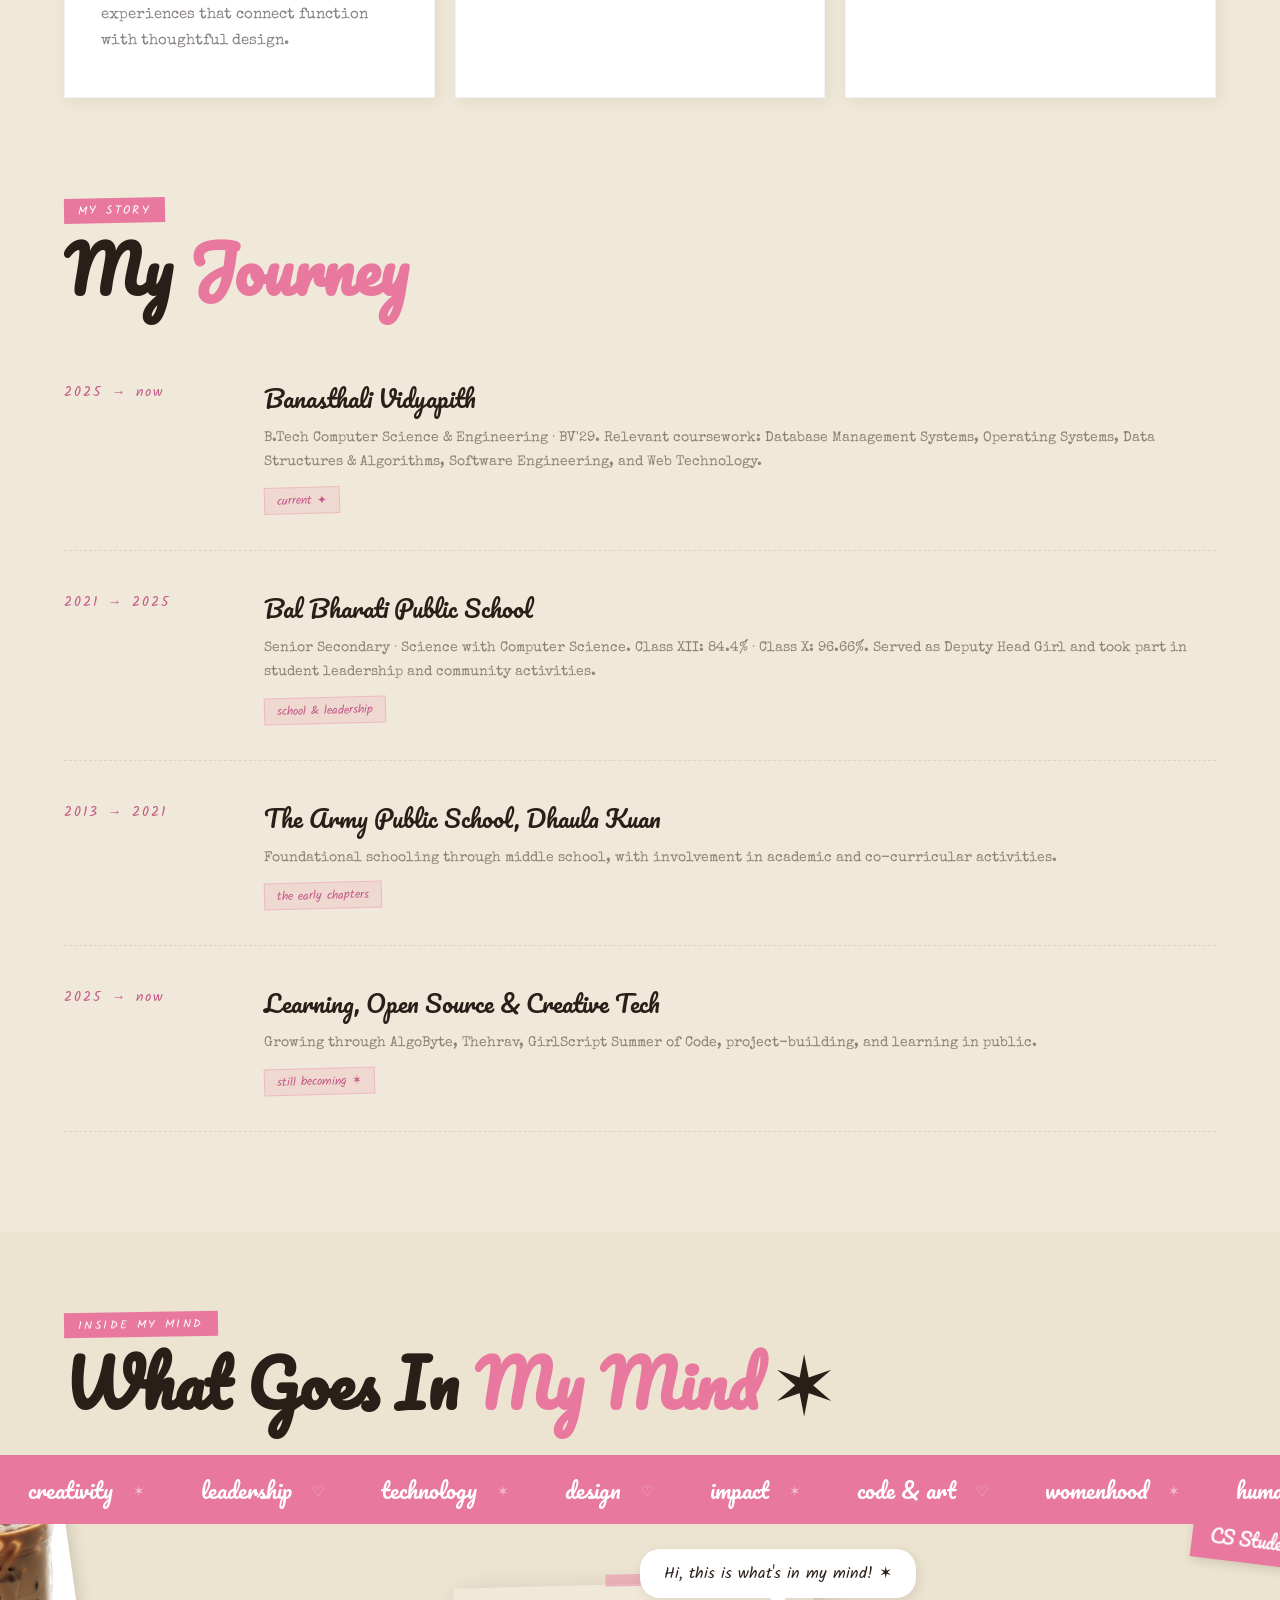
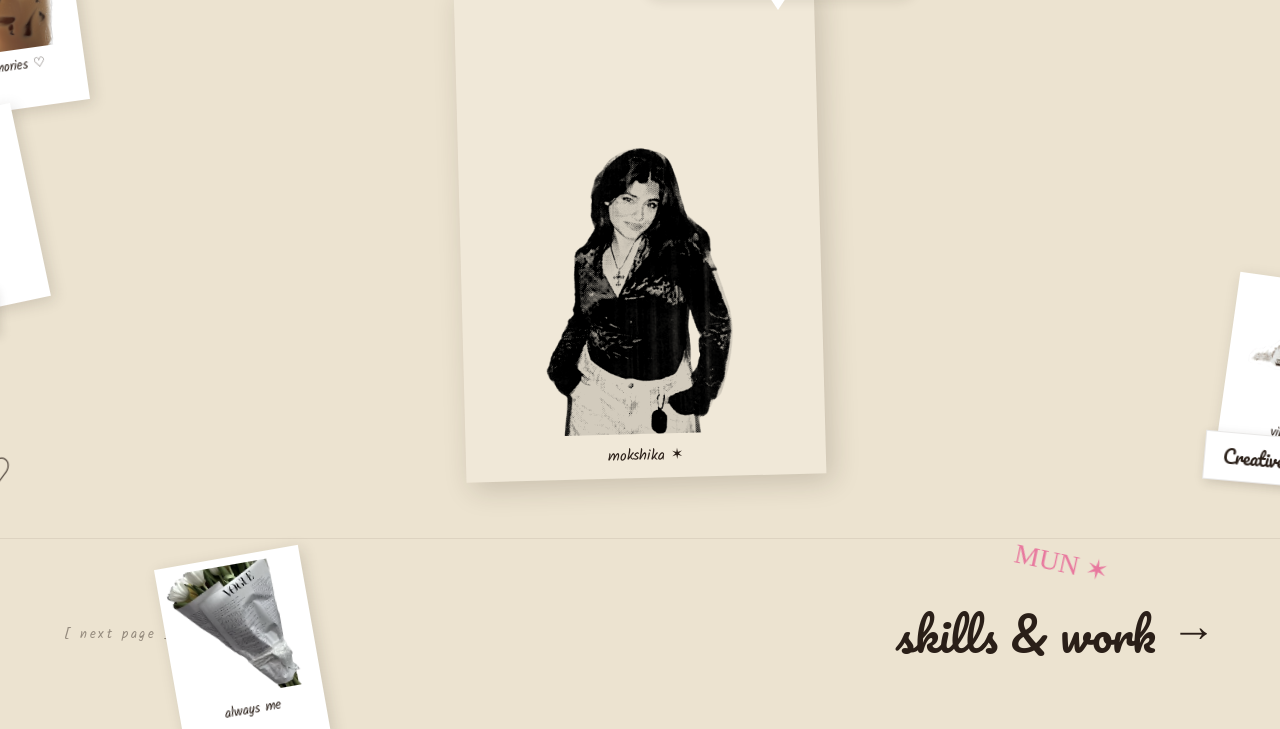
==== commit d25d7aa7: "Update About page with education and current focus" ====
--- a/about.html
+++ b/about.html
@@ -1,537 +1,544 @@
-<!DOCTYPE html>
-<html lang="en">
-<head>
-  <meta charset="UTF-8">
-  <meta name="viewport" content="width=device-width, initial-scale=1.0">
-  <title>About — Mokshika</title>
-  <link rel="stylesheet" href="style.css">
-  <style>
-
-    /* ══ HERO SECTION ══ */
-    .about-hero {
-      min-height: 100vh;
-      display: grid;
-      grid-template-columns: 1fr 1fr;
-      position: relative;
-      overflow: hidden;
-    }
-
-    /* Left — photo */
-    .ah-photo {
-      position: relative;
-      background: var(--cream2);
-      overflow: hidden;
-      display: flex; align-items: flex-end; justify-content: center;
-    }
-    .ah-photo img {
-      width: 100%; height: 100%;
-      object-fit: cover; object-position: top center;
-      filter: grayscale(1) contrast(1.15) brightness(0.88);
-      mix-blend-mode: multiply;
-      opacity: 0; animation: fadeIn 1.2s ease .2s forwards;
-      transition: transform .6s;
-    }
-    .ah-photo:hover img { transform: scale(1.03); }
-    .photo-tape-1 { position:absolute; top:72px; left:24px; background:rgba(232,120,158,.35); padding:5px 32px; transform:rotate(-4deg); font-family:'Kalam',cursive; font-size:15px; color:var(--ink); z-index:10; box-shadow:0 1px 3px rgba(0,0,0,.1); }
-    .photo-tape-2 { position:absolute; bottom:100px; right:20px; background:rgba(240,232,216,.7); padding:4px 24px; transform:rotate(5deg); font-family:'Caveat',cursive; font-size:14px; color:var(--ink); z-index:10; box-shadow:0 1px 3px rgba(0,0,0,.1); }
-
-    /* Right — text */
-    .ah-text {
-      padding: 120px 64px 80px;
-      display: flex; flex-direction: column; justify-content: center;
-      position: relative; background: var(--cream);
-    }
-    .ah-eyebrow { font-family:'Kalam',cursive; font-size:13px; letter-spacing:.35em; text-transform:uppercase; color:var(--pink2); margin-bottom:18px; opacity:0; animation:riseIn .8s ease .4s forwards; }
-    .ah-title { font-family:'Pacifico',cursive; font-size:clamp(52px,7vw,96px); line-height:.9; color:var(--ink); opacity:0; animation:riseIn .9s ease .55s forwards; }
-    .ah-title em { color:var(--pink); font-style:normal; }
-    .ah-body { font-family:'Special Elite',serif; font-size:17px; line-height:1.85; color:rgba(42,31,24,.65); max-width:420px; margin-top:28px; opacity:0; animation:riseIn .9s ease .7s forwards; }
-    .ah-body strong { color:var(--ink); }
-    .ah-sig { font-family:'Kalam',cursive; font-size:30px; color:var(--pink); transform:rotate(-2.5deg); display:inline-block; margin-top:32px; opacity:0; animation:riseIn .9s ease .9s forwards; }
-
-    /* deco */
-    .ah-deco-star { position:absolute; top:90px; right:48px; font-size:28px; color:rgba(232,120,158,.3); animation:float 3.5s ease-in-out infinite; --r:-8deg; }
-    .ah-deco-x { position:absolute; bottom:120px; right:32px; font-family:'Permanent Marker',cursive; font-size:22px; color:rgba(42,31,24,.1); transform:rotate(15deg); }
-
-    /* ══ PHILOSOPHY STRIP ══ */
-    .phil-strip {
-      background: var(--pink);
-      padding: 60px 64px;
-      position: relative; overflow: hidden;
-    }
-    .phil-quote { font-family:'Kalam',cursive; font-size:clamp(22px,3vw,40px); line-height:1.45; max-width:760px; color:#fff; }
-    .phil-quote em { font-style:normal; text-decoration:underline; text-decoration-color:rgba(255,255,255,.5); }
-    .phil-attr { font-family:'Special Elite',serif; font-size:13px; color:rgba(255,255,255,.55); margin-top:20px; letter-spacing:.15em; }
-    .phil-deco { position:absolute; right:64px; top:50%; transform:translateY(-50%); font-family:'Pacifico',cursive; font-size:120px; color:rgba(255,255,255,.07); pointer-events:none; }
-
-    /* ══ VALUES SECTION ══ */
-    .values-section { padding:100px 64px; background:var(--cream); }
-    .values-grid { display:grid; grid-template-columns:repeat(3,1fr); gap:20px; }
-    .val-card { background:#fff; padding:44px 36px; position:relative; box-shadow:3px 4px 16px rgba(42,31,24,.07); border:1px solid rgba(42,31,24,.05); transition:transform .3s cubic-bezier(.34,1.56,.64,1), box-shadow .3s; }
-    .val-card:hover { transform:translateY(-7px) rotate(-1.5deg); box-shadow:6px 12px 28px rgba(42,31,24,.14); }
-    .val-tape { position:absolute; top:-8px; left:50%; transform:translateX(-50%); width:44px; height:10px; border-radius:1px; }
-    .val-num { font-family:'Kalam',cursive; font-size:13px; letter-spacing:.25em; color:var(--pink2); margin-bottom:12px; }
-    .val-title { font-family:'Pacifico',cursive; font-size:26px; color:var(--ink); margin-bottom:12px; line-height:1.1; }
-    .val-title em { color:var(--pink); font-style:normal; }
-    .val-desc { font-family:'Special Elite',serif; font-size:15px; line-height:1.7; color:rgba(42,31,24,.55); }
-
-    /* ══ TIMELINE ══ */
-    .tl-section { padding:0 64px 100px; background:var(--cream); }
-    .tl-list { display:flex; flex-direction:column; }
-    .tl-item { display:grid; grid-template-columns:160px 1fr; gap:40px; padding:36px 0; border-bottom:1px dashed rgba(42,31,24,.1); }
-    .tl-year { font-family:'Kalam',cursive; font-size:14px; letter-spacing:.15em; color:var(--pink2); padding-top:4px; }
-    .tl-name { font-family:'Pacifico',cursive; font-size:24px; color:var(--ink); margin-bottom:8px; }
-    .tl-sub { font-family:'Special Elite',serif; font-size:14px; color:rgba(42,31,24,.5); line-height:1.7; }
-    .tl-badge { display:inline-block; margin-top:12px; background:rgba(232,120,158,.15); border:1px solid rgba(232,120,158,.3); font-family:'Kalam',cursive; font-size:12px; color:var(--pink2); padding:3px 12px; transform:rotate(-1.5deg); }
-
-    /* ══════════════════════════════════════════
-       ANIMATED MEMORY SECTION
-       — hero photo center
-       — stickers float/pop out
-       — 2 marquee banners
-       ══════════════════════════════════════════ */
-    .memory-section {
-      position: relative;
-      min-height: 100vh;
-      background: var(--cream2);
-      overflow: hidden;
-      display: flex; flex-direction: column;
-    }
-
-    /* header */
-    .mem-header { padding: 80px 64px 0; position: relative; z-index: 10; }
-
-    /* ── TOP BANNER (scrolling) ── */
-    .banner-wrap {
-      overflow: hidden;
-      white-space: nowrap;
-      padding: 14px 0;
-      position: relative; z-index: 10;
-      border-top: 1.5px solid rgba(42,31,24,.1);
-      border-bottom: 1.5px solid rgba(42,31,24,.1);
-    }
-    .banner-wrap.banner-pink {
-      background: var(--pink);
-      border-color: var(--pink);
-    }
-    .banner-wrap.banner-cream {
-      background: var(--cream);
-    }
-    .banner-track {
-      display: inline-flex;
-      gap: 0;
-      animation: marquee 18s linear infinite;
-      will-change: transform;
-    }
-    .banner-wrap.banner-slow .banner-track { animation-duration: 28s; }
-    .banner-item {
-      display: inline-flex; align-items: center; gap: 20px;
-      padding: 0 28px;
-      font-family: 'Pacifico', cursive;
-      font-size: 22px;
-      white-space: nowrap;
-    }
-    .banner-wrap.banner-pink .banner-item { color: #fff; }
-    .banner-wrap.banner-cream .banner-item { color: var(--ink); }
-    .banner-sep { font-size: 14px; opacity: .5; }
-
-    /* ── STAGE: hero photo + orbiting stickers ── */
-    .mem-stage {
-      position: relative;
-      flex: 1;
-      display: flex; align-items: center; justify-content: center;
-      min-height: 600px;
-      padding: 60px 0;
-      z-index: 5;
-    }
-
-    /* center photo */
-    .mem-photo {
-      position: relative; z-index: 6;
-      width: 360px;
-      flex-shrink: 0;
-    }
-    .mem-photo img {
-      width: 100%; height: 440px;
-      object-fit: cover; object-position: top;
-      filter: grayscale(1) contrast(1.15) brightness(.88);
-      mix-blend-mode: multiply;
-      display: block;
-    }
-    .mem-photo-frame {
-      position: relative;
-      background: var(--cream);
-      padding: 10px 10px 44px;
-      box-shadow: 6px 8px 28px rgba(42,31,24,.18);
-      transform: rotate(-1.5deg);
-    }
-    .mem-photo-cap {
-      position: absolute; bottom: 10px; left: 0; right: 0;
-      text-align: center;
-      font-family: 'Kalam', cursive; font-size: 15px; color: var(--ink);
-    }
-    .mem-photo-tape {
-      position: absolute; top: -10px; left: 50%; transform: translateX(-50%);
-      width: 56px; height: 12px;
-      background: rgba(232,120,158,.45); border-radius: 1px;
-    }
-
-    /* ── STICKERS (orbit around photo) ── */
-    /* Each sticker uses absolute positioning relative to .mem-stage */
-    .stk {
-      position: absolute;
-      z-index: 8;
-      font-family: 'Kalam', cursive;
-      pointer-events: none;
-      opacity: 0;
-    }
-
-    /* polaroid stickers */
-    .stk-polaroid {
-      background: #fff;
-      padding: 8px 8px 32px;
-      box-shadow: 3px 4px 14px rgba(42,31,24,.15);
-    }
-    .stk-polaroid img {
-      display: block;
-      width: 130px; height: 130px;
-      object-fit: cover;
-      filter: grayscale(0.3) contrast(1.05);
-    }
-    .stk-polaroid-cap {
-      text-align: center; margin-top: 6px;
-      font-family: 'Kalam', cursive; font-size: 13px; color: var(--ink);
-    }
-
-    /* text stickers */
-    .stk-text {
-      background: var(--pink);
-      color: #fff;
-      font-family: 'Pacifico', cursive;
-      font-size: 18px;
-      padding: 8px 18px;
-      box-shadow: 2px 3px 10px rgba(42,31,24,.15);
-      white-space: nowrap;
-    }
-    .stk-text.yellow { background: #f5c842; color: var(--ink); }
-    .stk-text.white { background: #fff; color: var(--ink); border: 1.5px solid rgba(42,31,24,.1); }
-
-    /* word stickers */
-    .stk-word {
-      font-family: 'Permanent Marker', cursive;
-      font-size: 22px; color: var(--ink);
-      transform: rotate(var(--r, -5deg));
-    }
-
-    /* heart / star */
-    .stk-emoji { font-size: 40px; }
-
-    /* positions + animations — each delays for pop-in effect */
-    .stk-1  { top:8%;  left:4%;  --sx:-120px; --sy:-60px;  --sr:-8deg;  --r:-8deg;  animation: stickerPop 1.5s cubic-bezier(.34,1.56,.64,1) .5s forwards, float 4s ease-in-out 1.1s infinite; --r:-8deg; }
-    .stk-2  { top:12%; right:5%; --sx:120px;  --sy:-80px;  --sr:7deg;   animation: stickerPop 1.5s cubic-bezier(.34,1.56,.64,1) .7s forwards, floatR 4.5s ease-in-out 1.3s infinite; --r:7deg; }
-    .stk-3  { top:28%; left:2%;  --sx:-140px; --sy:20px;   --sr:-12deg; animation: stickerPop 1.5s cubic-bezier(.34,1.56,.64,1) .9s forwards, float 5s ease-in-out 1.5s infinite; --r:-12deg; }
-    .stk-4  { top:28%; right:2%; --sx:140px;  --sy:30px;   --sr:10deg;  animation: stickerPop 1.5s cubic-bezier(.34,1.56,.64,1) 1.1s forwards, floatR 3.8s ease-in-out 1.7s infinite; --r:10deg; }
-    .stk-5  { top:50%; left:3%;  --sx:-130px; --sy:60px;   --sr:-6deg;  animation: stickerPop 1.5s cubic-bezier(.34,1.56,.64,1) 1.3s forwards, float 4.2s ease-in-out 1.9s infinite; --r:-6deg; }
-    .stk-6  { top:50%; right:3%; --sx:130px;  --sy:50px;   --sr:8deg;   animation: stickerPop 1.5s cubic-bezier(.34,1.56,.64,1) 1.5s forwards, floatR 5.2s ease-in-out 2.1s infinite; --r:8deg; }
-    .stk-7  { top:70%; left:6%;  --sx:-100px; --sy:90px;   --sr:-3deg;  animation: stickerPop 1.5s cubic-bezier(.34,1.56,.64,1) 1.7s forwards, float 3.6s ease-in-out 2.3s infinite; --r:-3deg; }
-    .stk-8  { top:70%; right:6%; --sx:100px;  --sy:80px;   --sr:5deg;   animation: stickerPop 1.5s cubic-bezier(.34,1.56,.64,1) 1.9s forwards, floatR 4.8s ease-in-out 2.5s infinite; --r:5deg; }
-    .stk-9  { top:85%; left:18%; --sx:-60px;  --sy:110px;  --sr:-10deg; animation: stickerPop 1.6s cubic-bezier(.34,1.56,.64,1) 2.1s forwards, float 4s ease-in-out 2.7s infinite; --r:-10deg; }
-    .stk-10 { top:85%; right:18%;--sx:60px;   --sy:100px;  --sr:12deg;  animation: stickerPop 1.6s cubic-bezier(.34,1.56,.64,1) 2.3s forwards, floatR 5s ease-in-out 2.9s infinite; --r:12deg; }
-
-    /* ── THOUGHT BUBBLE (above photo) ── */
-    .thought-bubble {
-      position: absolute;
-      top: 4%; left: 50%; transform: translateX(-50%);
-      z-index: 9;
-      background: #fff;
-      border-radius: 20px;
-      padding: 12px 24px;
-      box-shadow: 2px 3px 12px rgba(42,31,24,.1);
-      font-family: 'Kalam', cursive; font-size: 16px; color: var(--ink);
-      white-space: nowrap;
-      opacity: 0;
-      animation: stickerPop .6s cubic-bezier(.34,1.56,.64,1) .4s forwards, float 4s ease-in-out 1s infinite;
-      --sx:0; --sy:0; --sr:0deg; --r:0deg;
-    }
-    .thought-bubble::after {
-      content: '';
-      position: absolute; bottom: -12px; left: 50%; transform: translateX(-50%);
-      width: 0; height: 0;
-      border-left: 8px solid transparent;
-      border-right: 8px solid transparent;
-      border-top: 12px solid #fff;
-    }
-
-    /* ── GALLERY STRIP (below stage) ── */
-    .gallery-section { background: var(--cream2); padding: 60px 0 80px; overflow: hidden; }
-    .gallery-head { padding: 0 64px; margin-bottom: 36px; }
-    .gallery-strip { display:flex; gap:24px; padding:0 64px; overflow-x:auto; scrollbar-width:none; cursor:grab; }
-    .gallery-strip::-webkit-scrollbar { display:none; }
-    .gallery-strip:active { cursor:grabbing; }
-    .gal-item { flex-shrink:0; background:#fff; padding:10px 10px 36px; box-shadow:4px 6px 18px rgba(42,31,24,.1); transform:rotate(-2deg); transition:transform .3s, box-shadow .3s; position:relative; }
-    .gal-item:nth-child(2n) { transform:rotate(2.5deg); }
-    .gal-item:nth-child(3n) { transform:rotate(-1deg); }
-    .gal-item:hover { transform:rotate(0) scale(1.05) !important; box-shadow:8px 12px 32px rgba(42,31,24,.18); z-index:2; }
-    .gal-item img { display:block; height:200px; width:auto; object-fit:cover; filter:grayscale(0.2) contrast(1.05); }
-    .gal-cap { font-family:'Kalam',cursive; font-size:14px; color:var(--ink); text-align:center; margin-top:8px; }
-    .gal-tape { position:absolute; top:-8px; left:50%; transform:translateX(-50%); width:44px; height:10px; background:rgba(232,120,158,.38); border-radius:1px; }
-
-    /* ── RESPONSIVE ── */
-    @media(max-width:860px){
-      .about-hero{grid-template-columns:1fr;}
-      .ah-photo{height:50vh;}
-      .ah-text,.values-section,.tl-section,.mem-header,.gallery-head,.gallery-strip{padding-left:28px;padding-right:28px;}
-      .values-grid{grid-template-columns:1fr;}
-      .tl-item{grid-template-columns:1fr;gap:8px;}
-      .next-bar{padding:48px 28px;flex-direction:column;gap:16px;text-align:center;}
-      .stk-polaroid img{width:90px;height:90px;}
-      .banner-item{font-size:16px;}
-    }
-  </style>
-</head>
-<body>
-
-<div class="cur-dot" id="cur-dot"></div>
-<div class="cur-ring" id="cur-ring"></div>
-
-<nav class="topnav">
-  <a href="index.html" class="back-btn">← home</a>
-  <span class="nav-page-label">about me</span>
-</nav>
-
-<!-- ══ HERO ══ -->
-<section class="about-hero">
-  <div class="ah-photo">
-    <img src="assets/about_hero.png" alt="Mokshika">
-    <div class="photo-tape-1">mokshika ✶</div>
-    <div class="photo-tape-2">cs student · BV'29</div>
-  </div>
-  <div class="ah-text">
-    <span class="ah-deco-star">✶</span>
-    <span class="ah-deco-x">×</span>
-    <p class="ah-eyebrow">[ 01 ] — about me</p>
-    <h1 class="ah-title">Hello,<br>I'm <em>Mokshika.</em></h1>
-    <p class="ah-body">
-      A <strong>B.Tech Computer Science</strong> student at <strong>Banasthali Vidyapith (BV'29)</strong>. Passionate about technology, leadership, and digital creativity — building things that actually matter.
-    </p>
-    <span class="ah-sig">— Mokshika Bhardwaj ✶</span>
-  </div>
-</section>
-
-<!-- ══ PHILOSOPHY STRIP ══ -->
-<div class="phil-strip reveal">
-  <div class="phil-deco">✶</div>
-  <p class="phil-quote">"Technology is most powerful when it <em>connects</em> people to what they need."</p>
-  <p class="phil-attr">— mokshika bhardwaj · 2025</p>
-</div>
-
-<!-- ══ VALUES ══ -->
-<section class="values-section">
-  <div class="reveal">
-    <div class="sec-tag">what i'm about</div>
-    <h2 class="sec-title">My Core <em>Values</em></h2>
-  </div>
-  <div class="values-grid">
-    <div class="val-card reveal">
-      <div class="val-tape" style="background:rgba(232,120,158,.4)"></div>
-      <div class="val-num">[ 01 ]</div>
-      <h3 class="val-title">Tech &amp; <em>Code</em></h3>
-      <p class="val-desc">HTML, CSS, JavaScript. Crafting digital experiences that feel both functional and beautiful.</p>
-    </div>
-    <div class="val-card reveal rd1">
-      <div class="val-tape" style="background:rgba(245,200,66,.5)"></div>
-      <div class="val-num">[ 02 ]</div>
-      <h3 class="val-title">Lead &amp; <em>Inspire</em></h3>
-      <p class="val-desc">Deputy Head Girl. Interact Club Secretary. True leadership means lifting others alongside you.</p>
-    </div>
-    <div class="val-card reveal rd2">
-      <div class="val-tape" style="background:rgba(100,180,120,.4)"></div>
-      <div class="val-num">[ 03 ]</div>
-      <h3 class="val-title">Think &amp; <em>Create</em></h3>
-      <p class="val-desc">Graphic design, strategic thinking, global perspectives — a creative lens on every problem.</p>
-    </div>
-  </div>
-</section>
-
-<!-- ══ TIMELINE ══ -->
-<section class="tl-section">
-  <div class="reveal">
-    <div class="sec-tag">my story</div>
-    <h2 class="sec-title">My <em>Journey</em></h2>
-  </div>
-  <div class="tl-list">
-    <div class="tl-item reveal">
-      <div class="tl-year">2025 → now</div>
-      <div>
-        <div class="tl-name">Banasthali Vidyapith</div>
-        <div class="tl-sub">B.Tech Computer Science · BV'29 — web dev, design, technology + social impact.</div>
-        <span class="tl-badge">current ✦</span>
-      </div>
-    </div>
-    <div class="tl-item reveal rd1">
-      <div class="tl-year">2022 → 2025</div>
-      <div>
-        <div class="tl-name">Senior School</div>
-        <div class="tl-sub">Deputy Head Girl · Interact Club Secretary · Generation Global Ambassador · MUN Delegate</div>
-        <span class="tl-badge">leadership era</span>
-      </div>
-    </div>
-    <div class="tl-item reveal rd2">
-      <div class="tl-year">ongoing</div>
-      <div>
-        <div class="tl-name">Certifications &amp; Beyond</div>
-        <div class="tl-sub">Morgan Stanley International · हिन्दुस्तानी भाषा अकादमी भाषादूत सम्मान · always growing.</div>
-        <span class="tl-badge">forever student</span>
-      </div>
-    </div>
-  </div>
-</section>
-
-<!-- ════════════════════════════════════════
-     ANIMATED MEMORY SECTION
-     ════════════════════════════════════════ -->
-<section class="memory-section" id="memSection">
-
-  <div class="mem-header reveal">
-    <div class="sec-tag">inside my mind</div>
-    <h2 class="sec-title">What Goes In <em>My Mind</em> ✶</h2>
-  </div>
-
-  <!-- SCROLLING BANNER 1 — pink -->
-  <div class="banner-wrap banner-pink reveal">
-    <div class="banner-track" id="bt1">
-      <span class="banner-item">creativity <span class="banner-sep">✶</span></span>
-      <span class="banner-item">leadership <span class="banner-sep">♡</span></span>
-      <span class="banner-item">technology <span class="banner-sep">✶</span></span>
-      <span class="banner-item">design <span class="banner-sep">♡</span></span>
-      <span class="banner-item">impact <span class="banner-sep">✶</span></span>
-      <span class="banner-item">code &amp; art <span class="banner-sep">♡</span></span>
-      <span class="banner-item">womenhood<span class="banner-sep">✶</span></span>
-      <span class="banner-item">humanity <span class="banner-sep">♡</span></span>
-      <!-- duplicate for seamless loop -->
-      <span class="banner-item">creativity <span class="banner-sep">✶</span></span>
-      <span class="banner-item">leadership <span class="banner-sep">♡</span></span>
-      <span class="banner-item">technology <span class="banner-sep">✶</span></span>
-      <span class="banner-item">design <span class="banner-sep">♡</span></span>
-      <span class="banner-item">impact <span class="banner-sep">✶</span></span>
-      <span class="banner-item">code &amp; art <span class="banner-sep">♡</span></span>
-      <span class="banner-item">womenhood<span class="banner-sep">✶</span></span>
-      <span class="banner-item">humani<span class="banner-sep">♡</span></span>
-    </div>
-  </div>
-
-  <!-- STAGE: center photo + stickers -->
-  <div class="mem-stage" id="memStage">
-
-    <!-- thought bubble above photo -->
-    <div class="thought-bubble">Hi, this is what's in my mind! ✶</div>
-
-    <!-- center polaroid photo -->
-    <div class="mem-photo">
-      <div class="mem-photo-frame">
-        <div class="mem-photo-tape"></div>
-        <img src="assets/mokshika_hero.png" alt="Mokshika">
-        <div class="mem-photo-cap">mokshika ✶</div>
-      </div>
-    </div>
-
-    <!-- STICKERS radiating out -->
-    <!-- top-left: polaroid 1 -->
-    <div class="stk stk-1 stk-polaroid">
-      <img src="assets/about_wom_pic1.png" alt="">
-      <div class="stk-polaroid-cap">memories ♡</div>
-    </div>
-
-    <!-- top-right: text sticker -->
-    <div class="stk stk-2 stk-text">CS Student ✶</div>
-
-    <!-- mid-left: polaroid 2 -->
-    <div class="stk stk-3 stk-polaroid">
-      <img src="assets/about_wom_pic2.png" alt="">
-      <div class="stk-polaroid-cap">moments</div>
-    </div>
-
-    <!-- mid-right: word sticker -->
-    <div class="stk stk-4 stk-word">Leader  </div>
-
-    <!-- left: text sticker yellow -->
-    <div class="stk stk-5 stk-text yellow">BV'29</div>
-
-    <!-- right: polaroid 3 -->
-    <div class="stk stk-6 stk-polaroid">
-      <img src="assets/about_wom_pic3.png" alt="">
-      <div class="stk-polaroid-cap">vibes ✶</div>
-    </div>
-
-    <!-- bottom-left: emoji -->
-    <div class="stk stk-7 stk-emoji">♡</div>
-
-    <!-- bottom-right: text white -->
-    <div class="stk stk-8 stk-text white">Creative</div>
-
-    <!-- further bottom-left: polaroid 4 -->
-    <div class="stk stk-9 stk-polaroid">
-      <img src="assets/about_wom_pic4.png" alt="">
-      <div class="stk-polaroid-cap">always me</div>
-    </div>
-
-    <!-- further bottom-right: word sticker -->
-    <div class="stk stk-10 stk-word" style="font-size:28px;color:var(--pink);">MUN ✶</div>
-
-  </div><!-- /mem-stage -->
-
-<!-- NEXT -->
-<div class="next-bar">
-  <span class="next-hint">[ next page ]</span>
-  <a href="work.html" class="next-link">skills &amp; work <span class="arr">→</span></a>
-</div>
-
-<!-- SOCIAL PILL -->
-<div class="social-pill">
-  <a href="https://pinterest.com/mokshh_prapti/" target="_blank" class="pill-link">📌 pinterest</a>
-  <a href="https://www.instagram.com/mokshh_prapti/" target="_blank" class="pill-link">◎ instagram</a>
-</div>
-
-<script>
-  // Cursor
-  const dot=document.getElementById('cur-dot'), ring=document.getElementById('cur-ring');
-  let mx=0,my=0,rx=0,ry=0;
-  document.addEventListener('mousemove',e=>{mx=e.clientX;my=e.clientY;});
-  (function loop(){rx+=(mx-rx)*.13;ry+=(my-ry)*.13;dot.style.left=mx+'px';dot.style.top=my+'px';ring.style.left=rx+'px';ring.style.top=ry+'px';requestAnimationFrame(loop);})();
-  document.querySelectorAll('a,button').forEach(el=>{
-    el.addEventListener('mouseenter',()=>ring.style.transform='translate(-50%,-50%) scale(1.8)');
-    el.addEventListener('mouseleave',()=>ring.style.transform='translate(-50%,-50%) scale(1)');
-  });
-
-  // Scroll reveal
-  const obs=new IntersectionObserver(es=>es.forEach(e=>{if(e.isIntersecting){e.target.classList.add('vis');obs.unobserve(e.target);}}),{threshold:.08});
-  document.querySelectorAll('.reveal').forEach(el=>obs.observe(el));
-
-  // Trigger sticker animations when memory section enters view
-  const memSection = document.getElementById('memSection');
-  const stickerObs = new IntersectionObserver(entries => {
-    entries.forEach(e => {
-      if (e.isIntersecting) {
-        document.querySelectorAll('.stk, .thought-bubble').forEach(s => {
-          s.style.animationPlayState = 'running';
-        });
-        stickerObs.unobserve(e.target);
-      }
-    });
-  }, { threshold: 0.2 });
-  stickerObs.observe(memSection);
-
-  // Pause sticker animations until in view
-  document.querySelectorAll('.stk, .thought-bubble').forEach(s => {
-    s.style.animationPlayState = 'paused';
-  });
-
-  // Drag gallery
-  const strip=document.getElementById('galleryStrip');
-  let isDown=false,startX,scrollLeft;
-  strip.addEventListener('mousedown',e=>{isDown=true;startX=e.pageX-strip.offsetLeft;scrollLeft=strip.scrollLeft;});
-  strip.addEventListener('mouseleave',()=>isDown=false);
-  strip.addEventListener('mouseup',()=>isDown=false);
-  strip.addEventListener('mousemove',e=>{if(!isDown)return;e.preventDefault();const x=e.pageX-strip.offsetLeft;strip.scrollLeft=scrollLeft-(x-startX)*1.5;});
-</script>
-</body>
+<!DOCTYPE html>
+<html lang="en">
+<head>
+  <meta charset="UTF-8">
+  <meta name="viewport" content="width=device-width, initial-scale=1.0">
+  <title>About — Mokshika</title>
+  <link rel="stylesheet" href="style.css">
+  <style>
+
+    /* ══ HERO SECTION ══ */
+    .about-hero {
+      min-height: 100vh;
+      display: grid;
+      grid-template-columns: 1fr 1fr;
+      position: relative;
+      overflow: hidden;
+    }
+
+    /* Left — photo */
+    .ah-photo {
+      position: relative;
+      background: var(--cream2);
+      overflow: hidden;
+      display: flex; align-items: flex-end; justify-content: center;
+    }
+    .ah-photo img {
+      width: 100%; height: 100%;
+      object-fit: cover; object-position: top center;
+      filter: grayscale(1) contrast(1.15) brightness(0.88);
+      mix-blend-mode: multiply;
+      opacity: 0; animation: fadeIn 1.2s ease .2s forwards;
+      transition: transform .6s;
+    }
+    .ah-photo:hover img { transform: scale(1.03); }
+    .photo-tape-1 { position:absolute; top:72px; left:24px; background:rgba(232,120,158,.35); padding:5px 32px; transform:rotate(-4deg); font-family:'Kalam',cursive; font-size:15px; color:var(--ink); z-index:10; box-shadow:0 1px 3px rgba(0,0,0,.1); }
+    .photo-tape-2 { position:absolute; bottom:100px; right:20px; background:rgba(240,232,216,.7); padding:4px 24px; transform:rotate(5deg); font-family:'Caveat',cursive; font-size:14px; color:var(--ink); z-index:10; box-shadow:0 1px 3px rgba(0,0,0,.1); }
+
+    /* Right — text */
+    .ah-text {
+      padding: 120px 64px 80px;
+      display: flex; flex-direction: column; justify-content: center;
+      position: relative; background: var(--cream);
+    }
+    .ah-eyebrow { font-family:'Kalam',cursive; font-size:13px; letter-spacing:.35em; text-transform:uppercase; color:var(--pink2); margin-bottom:18px; opacity:0; animation:riseIn .8s ease .4s forwards; }
+    .ah-title { font-family:'Pacifico',cursive; font-size:clamp(52px,7vw,96px); line-height:.9; color:var(--ink); opacity:0; animation:riseIn .9s ease .55s forwards; }
+    .ah-title em { color:var(--pink); font-style:normal; }
+    .ah-body { font-family:'Special Elite',serif; font-size:17px; line-height:1.85; color:rgba(42,31,24,.65); max-width:420px; margin-top:28px; opacity:0; animation:riseIn .9s ease .7s forwards; }
+    .ah-body strong { color:var(--ink); }
+    .ah-sig { font-family:'Kalam',cursive; font-size:30px; color:var(--pink); transform:rotate(-2.5deg); display:inline-block; margin-top:32px; opacity:0; animation:riseIn .9s ease .9s forwards; }
+
+    /* deco */
+    .ah-deco-star { position:absolute; top:90px; right:48px; font-size:28px; color:rgba(232,120,158,.3); animation:float 3.5s ease-in-out infinite; --r:-8deg; }
+    .ah-deco-x { position:absolute; bottom:120px; right:32px; font-family:'Permanent Marker',cursive; font-size:22px; color:rgba(42,31,24,.1); transform:rotate(15deg); }
+
+    /* ══ PHILOSOPHY STRIP ══ */
+    .phil-strip {
+      background: var(--pink);
+      padding: 60px 64px;
+      position: relative; overflow: hidden;
+    }
+    .phil-quote { font-family:'Kalam',cursive; font-size:clamp(22px,3vw,40px); line-height:1.45; max-width:760px; color:#fff; }
+    .phil-quote em { font-style:normal; text-decoration:underline; text-decoration-color:rgba(255,255,255,.5); }
+    .phil-attr { font-family:'Special Elite',serif; font-size:13px; color:rgba(255,255,255,.55); margin-top:20px; letter-spacing:.15em; }
+    .phil-deco { position:absolute; right:64px; top:50%; transform:translateY(-50%); font-family:'Pacifico',cursive; font-size:120px; color:rgba(255,255,255,.07); pointer-events:none; }
+
+    /* ══ VALUES SECTION ══ */
+    .values-section { padding:100px 64px; background:var(--cream); }
+    .values-grid { display:grid; grid-template-columns:repeat(3,1fr); gap:20px; }
+    .val-card { background:#fff; padding:44px 36px; position:relative; box-shadow:3px 4px 16px rgba(42,31,24,.07); border:1px solid rgba(42,31,24,.05); transition:transform .3s cubic-bezier(.34,1.56,.64,1), box-shadow .3s; }
+    .val-card:hover { transform:translateY(-7px) rotate(-1.5deg); box-shadow:6px 12px 28px rgba(42,31,24,.14); }
+    .val-tape { position:absolute; top:-8px; left:50%; transform:translateX(-50%); width:44px; height:10px; border-radius:1px; }
+    .val-num { font-family:'Kalam',cursive; font-size:13px; letter-spacing:.25em; color:var(--pink2); margin-bottom:12px; }
+    .val-title { font-family:'Pacifico',cursive; font-size:26px; color:var(--ink); margin-bottom:12px; line-height:1.1; }
+    .val-title em { color:var(--pink); font-style:normal; }
+    .val-desc { font-family:'Special Elite',serif; font-size:15px; line-height:1.7; color:rgba(42,31,24,.55); }
+
+    /* ══ TIMELINE ══ */
+    .tl-section { padding:0 64px 100px; background:var(--cream); }
+    .tl-list { display:flex; flex-direction:column; }
+    .tl-item { display:grid; grid-template-columns:160px 1fr; gap:40px; padding:36px 0; border-bottom:1px dashed rgba(42,31,24,.1); }
+    .tl-year { font-family:'Kalam',cursive; font-size:14px; letter-spacing:.15em; color:var(--pink2); padding-top:4px; }
+    .tl-name { font-family:'Pacifico',cursive; font-size:24px; color:var(--ink); margin-bottom:8px; }
+    .tl-sub { font-family:'Special Elite',serif; font-size:14px; color:rgba(42,31,24,.5); line-height:1.7; }
+    .tl-badge { display:inline-block; margin-top:12px; background:rgba(232,120,158,.15); border:1px solid rgba(232,120,158,.3); font-family:'Kalam',cursive; font-size:12px; color:var(--pink2); padding:3px 12px; transform:rotate(-1.5deg); }
+
+    /* ══════════════════════════════════════════
+       ANIMATED MEMORY SECTION
+       — hero photo center
+       — stickers float/pop out
+       — 2 marquee banners
+       ══════════════════════════════════════════ */
+    .memory-section {
+      position: relative;
+      min-height: 100vh;
+      background: var(--cream2);
+      overflow: hidden;
+      display: flex; flex-direction: column;
+    }
+
+    /* header */
+    .mem-header { padding: 80px 64px 0; position: relative; z-index: 10; }
+
+    /* ── TOP BANNER (scrolling) ── */
+    .banner-wrap {
+      overflow: hidden;
+      white-space: nowrap;
+      padding: 14px 0;
+      position: relative; z-index: 10;
+      border-top: 1.5px solid rgba(42,31,24,.1);
+      border-bottom: 1.5px solid rgba(42,31,24,.1);
+    }
+    .banner-wrap.banner-pink {
+      background: var(--pink);
+      border-color: var(--pink);
+    }
+    .banner-wrap.banner-cream {
+      background: var(--cream);
+    }
+    .banner-track {
+      display: inline-flex;
+      gap: 0;
+      animation: marquee 18s linear infinite;
+      will-change: transform;
+    }
+    .banner-wrap.banner-slow .banner-track { animation-duration: 28s; }
+    .banner-item {
+      display: inline-flex; align-items: center; gap: 20px;
+      padding: 0 28px;
+      font-family: 'Pacifico', cursive;
+      font-size: 22px;
+      white-space: nowrap;
+    }
+    .banner-wrap.banner-pink .banner-item { color: #fff; }
+    .banner-wrap.banner-cream .banner-item { color: var(--ink); }
+    .banner-sep { font-size: 14px; opacity: .5; }
+
+    /* ── STAGE: hero photo + orbiting stickers ── */
+    .mem-stage {
+      position: relative;
+      flex: 1;
+      display: flex; align-items: center; justify-content: center;
+      min-height: 600px;
+      padding: 60px 0;
+      z-index: 5;
+    }
+
+    /* center photo */
+    .mem-photo {
+      position: relative; z-index: 6;
+      width: 360px;
+      flex-shrink: 0;
+    }
+    .mem-photo img {
+      width: 100%; height: 440px;
+      object-fit: cover; object-position: top;
+      filter: grayscale(1) contrast(1.15) brightness(.88);
+      mix-blend-mode: multiply;
+      display: block;
+    }
+    .mem-photo-frame {
+      position: relative;
+      background: var(--cream);
+      padding: 10px 10px 44px;
+      box-shadow: 6px 8px 28px rgba(42,31,24,.18);
+      transform: rotate(-1.5deg);
+    }
+    .mem-photo-cap {
+      position: absolute; bottom: 10px; left: 0; right: 0;
+      text-align: center;
+      font-family: 'Kalam', cursive; font-size: 15px; color: var(--ink);
+    }
+    .mem-photo-tape {
+      position: absolute; top: -10px; left: 50%; transform: translateX(-50%);
+      width: 56px; height: 12px;
+      background: rgba(232,120,158,.45); border-radius: 1px;
+    }
+
+    /* ── STICKERS (orbit around photo) ── */
+    /* Each sticker uses absolute positioning relative to .mem-stage */
+    .stk {
+      position: absolute;
+      z-index: 8;
+      font-family: 'Kalam', cursive;
+      pointer-events: none;
+      opacity: 0;
+    }
+
+    /* polaroid stickers */
+    .stk-polaroid {
+      background: #fff;
+      padding: 8px 8px 32px;
+      box-shadow: 3px 4px 14px rgba(42,31,24,.15);
+    }
+    .stk-polaroid img {
+      display: block;
+      width: 130px; height: 130px;
+      object-fit: cover;
+      filter: grayscale(0.3) contrast(1.05);
+    }
+    .stk-polaroid-cap {
+      text-align: center; margin-top: 6px;
+      font-family: 'Kalam', cursive; font-size: 13px; color: var(--ink);
+    }
+
+    /* text stickers */
+    .stk-text {
+      background: var(--pink);
+      color: #fff;
+      font-family: 'Pacifico', cursive;
+      font-size: 18px;
+      padding: 8px 18px;
+      box-shadow: 2px 3px 10px rgba(42,31,24,.15);
+      white-space: nowrap;
+    }
+    .stk-text.yellow { background: #f5c842; color: var(--ink); }
+    .stk-text.white { background: #fff; color: var(--ink); border: 1.5px solid rgba(42,31,24,.1); }
+
+    /* word stickers */
+    .stk-word {
+      font-family: 'Permanent Marker', cursive;
+      font-size: 22px; color: var(--ink);
+      transform: rotate(var(--r, -5deg));
+    }
+
+    /* heart / star */
+    .stk-emoji { font-size: 40px; }
+
+    /* positions + animations — each delays for pop-in effect */
+    .stk-1  { top:8%;  left:4%;  --sx:-120px; --sy:-60px;  --sr:-8deg;  --r:-8deg;  animation: stickerPop 1.5s cubic-bezier(.34,1.56,.64,1) .5s forwards, float 4s ease-in-out 1.1s infinite; --r:-8deg; }
+    .stk-2  { top:12%; right:5%; --sx:120px;  --sy:-80px;  --sr:7deg;   animation: stickerPop 1.5s cubic-bezier(.34,1.56,.64,1) .7s forwards, floatR 4.5s ease-in-out 1.3s infinite; --r:7deg; }
+    .stk-3  { top:28%; left:2%;  --sx:-140px; --sy:20px;   --sr:-12deg; animation: stickerPop 1.5s cubic-bezier(.34,1.56,.64,1) .9s forwards, float 5s ease-in-out 1.5s infinite; --r:-12deg; }
+    .stk-4  { top:28%; right:2%; --sx:140px;  --sy:30px;   --sr:10deg;  animation: stickerPop 1.5s cubic-bezier(.34,1.56,.64,1) 1.1s forwards, floatR 3.8s ease-in-out 1.7s infinite; --r:10deg; }
+    .stk-5  { top:50%; left:3%;  --sx:-130px; --sy:60px;   --sr:-6deg;  animation: stickerPop 1.5s cubic-bezier(.34,1.56,.64,1) 1.3s forwards, float 4.2s ease-in-out 1.9s infinite; --r:-6deg; }
+    .stk-6  { top:50%; right:3%; --sx:130px;  --sy:50px;   --sr:8deg;   animation: stickerPop 1.5s cubic-bezier(.34,1.56,.64,1) 1.5s forwards, floatR 5.2s ease-in-out 2.1s infinite; --r:8deg; }
+    .stk-7  { top:70%; left:6%;  --sx:-100px; --sy:90px;   --sr:-3deg;  animation: stickerPop 1.5s cubic-bezier(.34,1.56,.64,1) 1.7s forwards, float 3.6s ease-in-out 2.3s infinite; --r:-3deg; }
+    .stk-8  { top:70%; right:6%; --sx:100px;  --sy:80px;   --sr:5deg;   animation: stickerPop 1.5s cubic-bezier(.34,1.56,.64,1) 1.9s forwards, floatR 4.8s ease-in-out 2.5s infinite; --r:5deg; }
+    .stk-9  { top:85%; left:18%; --sx:-60px;  --sy:110px;  --sr:-10deg; animation: stickerPop 1.6s cubic-bezier(.34,1.56,.64,1) 2.1s forwards, float 4s ease-in-out 2.7s infinite; --r:-10deg; }
+    .stk-10 { top:85%; right:18%;--sx:60px;   --sy:100px;  --sr:12deg;  animation: stickerPop 1.6s cubic-bezier(.34,1.56,.64,1) 2.3s forwards, floatR 5s ease-in-out 2.9s infinite; --r:12deg; }
+
+    /* ── THOUGHT BUBBLE (above photo) ── */
+    .thought-bubble {
+      position: absolute;
+      top: 4%; left: 50%; transform: translateX(-50%);
+      z-index: 9;
+      background: #fff;
+      border-radius: 20px;
+      padding: 12px 24px;
+      box-shadow: 2px 3px 12px rgba(42,31,24,.1);
+      font-family: 'Kalam', cursive; font-size: 16px; color: var(--ink);
+      white-space: nowrap;
+      opacity: 0;
+      animation: stickerPop .6s cubic-bezier(.34,1.56,.64,1) .4s forwards, float 4s ease-in-out 1s infinite;
+      --sx:0; --sy:0; --sr:0deg; --r:0deg;
+    }
+    .thought-bubble::after {
+      content: '';
+      position: absolute; bottom: -12px; left: 50%; transform: translateX(-50%);
+      width: 0; height: 0;
+      border-left: 8px solid transparent;
+      border-right: 8px solid transparent;
+      border-top: 12px solid #fff;
+    }
+
+    /* ── GALLERY STRIP (below stage) ── */
+    .gallery-section { background: var(--cream2); padding: 60px 0 80px; overflow: hidden; }
+    .gallery-head { padding: 0 64px; margin-bottom: 36px; }
+    .gallery-strip { display:flex; gap:24px; padding:0 64px; overflow-x:auto; scrollbar-width:none; cursor:grab; }
+    .gallery-strip::-webkit-scrollbar { display:none; }
+    .gallery-strip:active { cursor:grabbing; }
+    .gal-item { flex-shrink:0; background:#fff; padding:10px 10px 36px; box-shadow:4px 6px 18px rgba(42,31,24,.1); transform:rotate(-2deg); transition:transform .3s, box-shadow .3s; position:relative; }
+    .gal-item:nth-child(2n) { transform:rotate(2.5deg); }
+    .gal-item:nth-child(3n) { transform:rotate(-1deg); }
+    .gal-item:hover { transform:rotate(0) scale(1.05) !important; box-shadow:8px 12px 32px rgba(42,31,24,.18); z-index:2; }
+    .gal-item img { display:block; height:200px; width:auto; object-fit:cover; filter:grayscale(0.2) contrast(1.05); }
+    .gal-cap { font-family:'Kalam',cursive; font-size:14px; color:var(--ink); text-align:center; margin-top:8px; }
+    .gal-tape { position:absolute; top:-8px; left:50%; transform:translateX(-50%); width:44px; height:10px; background:rgba(232,120,158,.38); border-radius:1px; }
+
+    /* ── RESPONSIVE ── */
+    @media(max-width:860px){
+      .about-hero{grid-template-columns:1fr;}
+      .ah-photo{height:50vh;}
+      .ah-text,.values-section,.tl-section,.mem-header,.gallery-head,.gallery-strip{padding-left:28px;padding-right:28px;}
+      .values-grid{grid-template-columns:1fr;}
+      .tl-item{grid-template-columns:1fr;gap:8px;}
+      .next-bar{padding:48px 28px;flex-direction:column;gap:16px;text-align:center;}
+      .stk-polaroid img{width:90px;height:90px;}
+      .banner-item{font-size:16px;}
+    }
+  </style>
+</head>
+<body>
+
+<div class="cur-dot" id="cur-dot"></div>
+<div class="cur-ring" id="cur-ring"></div>
+
+<nav class="topnav">
+  <a href="index.html" class="back-btn">← home</a>
+  <span class="nav-page-label">about me</span>
+</nav>
+
+<!-- ══ HERO ══ -->
+<section class="about-hero">
+  <div class="ah-photo">
+    <img src="assets/about_hero.png" alt="Mokshika">
+    <div class="photo-tape-1">mokshika ✶</div>
+    <div class="photo-tape-2">cs student · BV'29</div>
+  </div>
+  <div class="ah-text">
+    <span class="ah-deco-star">✶</span>
+    <span class="ah-deco-x">×</span>
+    <p class="ah-eyebrow">[ 01 ] — about me</p>
+    <h1 class="ah-title">Hello,<br>I'm <em>Mokshika.</em></h1>
+    <p class="ah-body">
+      A <strong>B.Tech Computer Science &amp; Engineering</strong> student at <strong>Banasthali Vidyapith (BV'29)</strong>, interested in <strong>web development, AI, and open source</strong>. I combine code, visual design, and student leadership to build practical, people-first experiences — from websites and educational games to AI-led ideas for rural communities.
+    </p>
+    <span class="ah-sig">— Mokshika Bhardwaj ✶</span>
+  </div>
+</section>
+
+<!-- ══ PHILOSOPHY STRIP ══ -->
+<div class="phil-strip reveal">
+  <div class="phil-deco">✶</div>
+  <p class="phil-quote">"Technology is most powerful when it <em>connects</em> people to what they need."</p>
+  <p class="phil-attr">— mokshika bhardwaj · 2025</p>
+</div>
+
+<!-- ══ VALUES ══ -->
+<section class="values-section">
+  <div class="reveal">
+    <div class="sec-tag">what i'm about</div>
+    <h2 class="sec-title">My Core <em>Values</em></h2>
+  </div>
+  <div class="values-grid">
+    <div class="val-card reveal">
+      <div class="val-tape" style="background:rgba(232,120,158,.4)"></div>
+      <div class="val-num">[ 01 ]</div>
+      <h3 class="val-title">Tech &amp; <em>Code</em></h3>
+      <p class="val-desc">C, Python, HTML, CSS, JavaScript, React, FastAPI, SQL fundamentals, Git and GitHub — building digital experiences that connect function with thoughtful design.</p>
+    </div>
+    <div class="val-card reveal rd1">
+      <div class="val-tape" style="background:rgba(245,200,66,.5)"></div>
+      <div class="val-num">[ 02 ]</div>
+      <h3 class="val-title">Lead &amp; <em>Inspire</em></h3>
+      <p class="val-desc">Deputy Head Girl. Interact Club Secretary. True leadership means lifting others alongside you.</p>
+    </div>
+    <div class="val-card reveal rd2">
+      <div class="val-tape" style="background:rgba(100,180,120,.4)"></div>
+      <div class="val-num">[ 03 ]</div>
+      <h3 class="val-title">Think &amp; <em>Create</em></h3>
+      <p class="val-desc">Graphic design, strategic thinking, global perspectives — a creative lens on every problem.</p>
+    </div>
+  </div>
+</section>
+
+<!-- ══ TIMELINE ══ -->
+<section class="tl-section">
+  <div class="reveal">
+    <div class="sec-tag">my story</div>
+    <h2 class="sec-title">My <em>Journey</em></h2>
+  </div>
+  <div class="tl-list">
+    <div class="tl-item reveal">
+      <div class="tl-year">2025 → now</div>
+      <div>
+        <div class="tl-name">Banasthali Vidyapith</div>
+        <div class="tl-sub">B.Tech Computer Science &amp; Engineering · BV'29. Relevant coursework: Database Management Systems, Operating Systems, Data Structures &amp; Algorithms, Software Engineering, and Web Technology.</div>
+        <span class="tl-badge">current ✦</span>
+      </div>
+    </div>
+    <div class="tl-item reveal rd1">
+      <div class="tl-year">2021 → 2025</div>
+      <div>
+        <div class="tl-name">Bal Bharati Public School</div>
+        <div class="tl-sub">Senior Secondary · Science with Computer Science. Class XII: 84.4% · Class X: 96.66%. Served as Deputy Head Girl and took part in student leadership and community activities.</div>
+        <span class="tl-badge">school &amp; leadership</span>
+      </div>
+    </div>
+    <div class="tl-item reveal rd2">
+      <div class="tl-year">2013 → 2021</div>
+      <div>
+        <div class="tl-name">The Army Public School, Dhaula Kuan</div>
+        <div class="tl-sub">Foundational schooling through middle school, with involvement in academic and co-curricular activities.</div>
+        <span class="tl-badge">the early chapters</span>
+      </div>
+    </div>
+    <div class="tl-item reveal rd3">
+      <div class="tl-year">2025 → now</div>
+      <div>
+        <div class="tl-name">Learning, Open Source &amp; Creative Tech</div>
+        <div class="tl-sub">Growing through AlgoByte, Thehrav, GirlScript Summer of Code, project-building, and learning in public.</div>
+        <span class="tl-badge">still becoming ✶</span>
+      </div>
+    </div>
+  </div>
+</section>
+<!-- ════════════════════════════════════════
+     ANIMATED MEMORY SECTION
+     ════════════════════════════════════════ -->
+<section class="memory-section" id="memSection">
+
+  <div class="mem-header reveal">
+    <div class="sec-tag">inside my mind</div>
+    <h2 class="sec-title">What Goes In <em>My Mind</em> ✶</h2>
+  </div>
+
+  <!-- SCROLLING BANNER 1 — pink -->
+  <div class="banner-wrap banner-pink reveal">
+    <div class="banner-track" id="bt1">
+      <span class="banner-item">creativity <span class="banner-sep">✶</span></span>
+      <span class="banner-item">leadership <span class="banner-sep">♡</span></span>
+      <span class="banner-item">technology <span class="banner-sep">✶</span></span>
+      <span class="banner-item">design <span class="banner-sep">♡</span></span>
+      <span class="banner-item">impact <span class="banner-sep">✶</span></span>
+      <span class="banner-item">code &amp; art <span class="banner-sep">♡</span></span>
+      <span class="banner-item">womenhood<span class="banner-sep">✶</span></span>
+      <span class="banner-item">humanity <span class="banner-sep">♡</span></span>
+      <!-- duplicate for seamless loop -->
+      <span class="banner-item">creativity <span class="banner-sep">✶</span></span>
+      <span class="banner-item">leadership <span class="banner-sep">♡</span></span>
+      <span class="banner-item">technology <span class="banner-sep">✶</span></span>
+      <span class="banner-item">design <span class="banner-sep">♡</span></span>
+      <span class="banner-item">impact <span class="banner-sep">✶</span></span>
+      <span class="banner-item">code &amp; art <span class="banner-sep">♡</span></span>
+      <span class="banner-item">womenhood<span class="banner-sep">✶</span></span>
+      <span class="banner-item">humani<span class="banner-sep">♡</span></span>
+    </div>
+  </div>
+
+  <!-- STAGE: center photo + stickers -->
+  <div class="mem-stage" id="memStage">
+
+    <!-- thought bubble above photo -->
+    <div class="thought-bubble">Hi, this is what's in my mind! ✶</div>
+
+    <!-- center polaroid photo -->
+    <div class="mem-photo">
+      <div class="mem-photo-frame">
+        <div class="mem-photo-tape"></div>
+        <img src="assets/mokshika_hero.png" alt="Mokshika">
+        <div class="mem-photo-cap">mokshika ✶</div>
+      </div>
+    </div>
+
+    <!-- STICKERS radiating out -->
+    <!-- top-left: polaroid 1 -->
+    <div class="stk stk-1 stk-polaroid">
+      <img src="assets/about_wom_pic1.png" alt="">
+      <div class="stk-polaroid-cap">memories ♡</div>
+    </div>
+
+    <!-- top-right: text sticker -->
+    <div class="stk stk-2 stk-text">CS Student ✶</div>
+
+    <!-- mid-left: polaroid 2 -->
+    <div class="stk stk-3 stk-polaroid">
+      <img src="assets/about_wom_pic2.png" alt="">
+      <div class="stk-polaroid-cap">moments</div>
+    </div>
+
+    <!-- mid-right: word sticker -->
+    <div class="stk stk-4 stk-word">Leader  </div>
+
+    <!-- left: text sticker yellow -->
+    <div class="stk stk-5 stk-text yellow">BV'29</div>
+
+    <!-- right: polaroid 3 -->
+    <div class="stk stk-6 stk-polaroid">
+      <img src="assets/about_wom_pic3.png" alt="">
+      <div class="stk-polaroid-cap">vibes ✶</div>
+    </div>
+
+    <!-- bottom-left: emoji -->
+    <div class="stk stk-7 stk-emoji">♡</div>
+
+    <!-- bottom-right: text white -->
+    <div class="stk stk-8 stk-text white">Creative</div>
+
+    <!-- further bottom-left: polaroid 4 -->
+    <div class="stk stk-9 stk-polaroid">
+      <img src="assets/about_wom_pic4.png" alt="">
+      <div class="stk-polaroid-cap">always me</div>
+    </div>
+
+    <!-- further bottom-right: word sticker -->
+    <div class="stk stk-10 stk-word" style="font-size:28px;color:var(--pink);">MUN ✶</div>
+
+  </div><!-- /mem-stage -->
+
+<!-- NEXT -->
+<div class="next-bar">
+  <span class="next-hint">[ next page ]</span>
+  <a href="work.html" class="next-link">skills &amp; work <span class="arr">→</span></a>
+</div>
+
+<!-- SOCIAL PILL -->
+<div class="social-pill">
+  <a href="https://pinterest.com/mokshh_prapti/" target="_blank" class="pill-link">📌 pinterest</a>
+  <a href="https://www.instagram.com/mokshh_prapti/" target="_blank" class="pill-link">◎ instagram</a>
+</div>
+
+<script>
+  // Cursor
+  const dot=document.getElementById('cur-dot'), ring=document.getElementById('cur-ring');
+  let mx=0,my=0,rx=0,ry=0;
+  document.addEventListener('mousemove',e=>{mx=e.clientX;my=e.clientY;});
+  (function loop(){rx+=(mx-rx)*.13;ry+=(my-ry)*.13;dot.style.left=mx+'px';dot.style.top=my+'px';ring.style.left=rx+'px';ring.style.top=ry+'px';requestAnimationFrame(loop);})();
+  document.querySelectorAll('a,button').forEach(el=>{
+    el.addEventListener('mouseenter',()=>ring.style.transform='translate(-50%,-50%) scale(1.8)');
+    el.addEventListener('mouseleave',()=>ring.style.transform='translate(-50%,-50%) scale(1)');
+  });
+
+  // Scroll reveal
+  const obs=new IntersectionObserver(es=>es.forEach(e=>{if(e.isIntersecting){e.target.classList.add('vis');obs.unobserve(e.target);}}),{threshold:.08});
+  document.querySelectorAll('.reveal').forEach(el=>obs.observe(el));
+
+  // Trigger sticker animations when memory section enters view
+  const memSection = document.getElementById('memSection');
+  const stickerObs = new IntersectionObserver(entries => {
+    entries.forEach(e => {
+      if (e.isIntersecting) {
+        document.querySelectorAll('.stk, .thought-bubble').forEach(s => {
+          s.style.animationPlayState = 'running';
+        });
+        stickerObs.unobserve(e.target);
+      }
+    });
+  }, { threshold: 0.2 });
+  stickerObs.observe(memSection);
+
+  // Pause sticker animations until in view
+  document.querySelectorAll('.stk, .thought-bubble').forEach(s => {
+    s.style.animationPlayState = 'paused';
+  });
+
+  // Drag gallery
+  const strip=document.getElementById('galleryStrip');
+  let isDown=false,startX,scrollLeft;
+  strip.addEventListener('mousedown',e=>{isDown=true;startX=e.pageX-strip.offsetLeft;scrollLeft=strip.scrollLeft;});
+  strip.addEventListener('mouseleave',()=>isDown=false);
+  strip.addEventListener('mouseup',()=>isDown=false);
+  strip.addEventListener('mousemove',e=>{if(!isDown)return;e.preventDefault();const x=e.pageX-strip.offsetLeft;strip.scrollLeft=scrollLeft-(x-startX)*1.5;});
+</script>
+</body>
 </html>
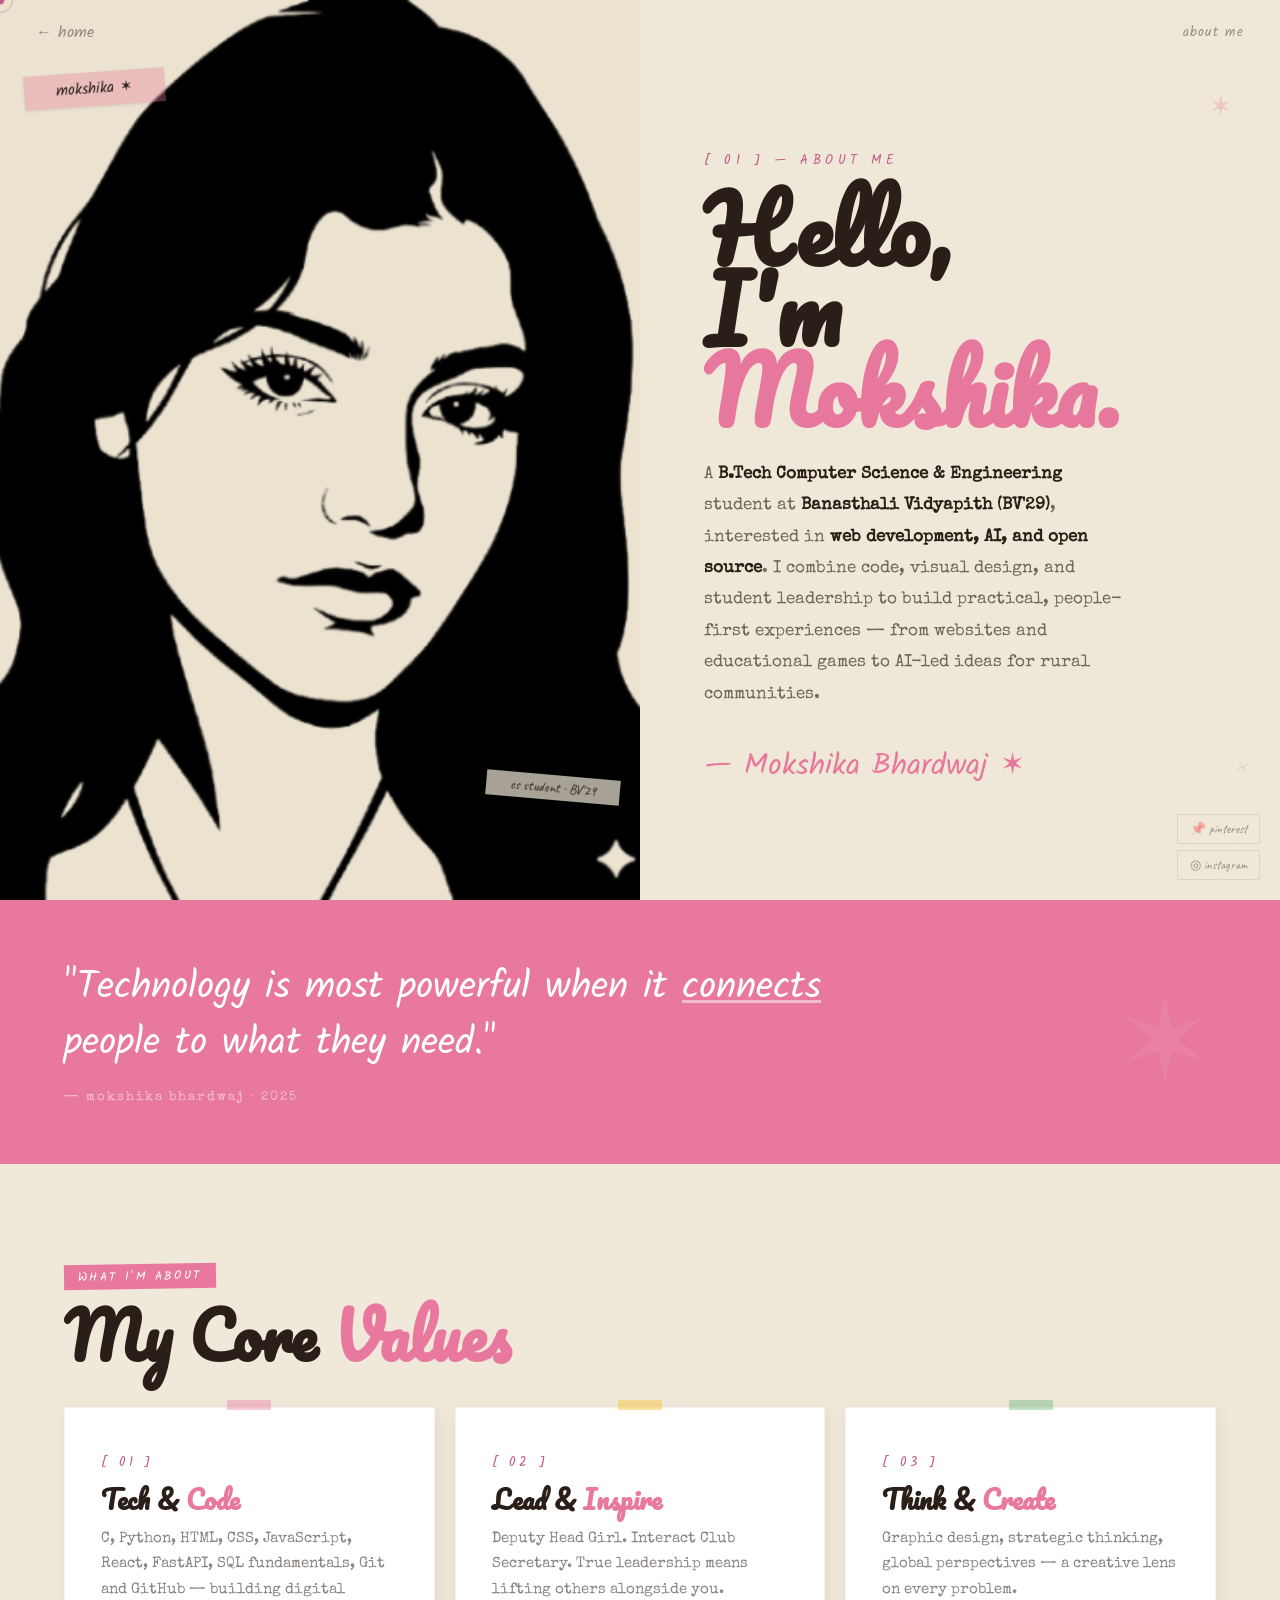
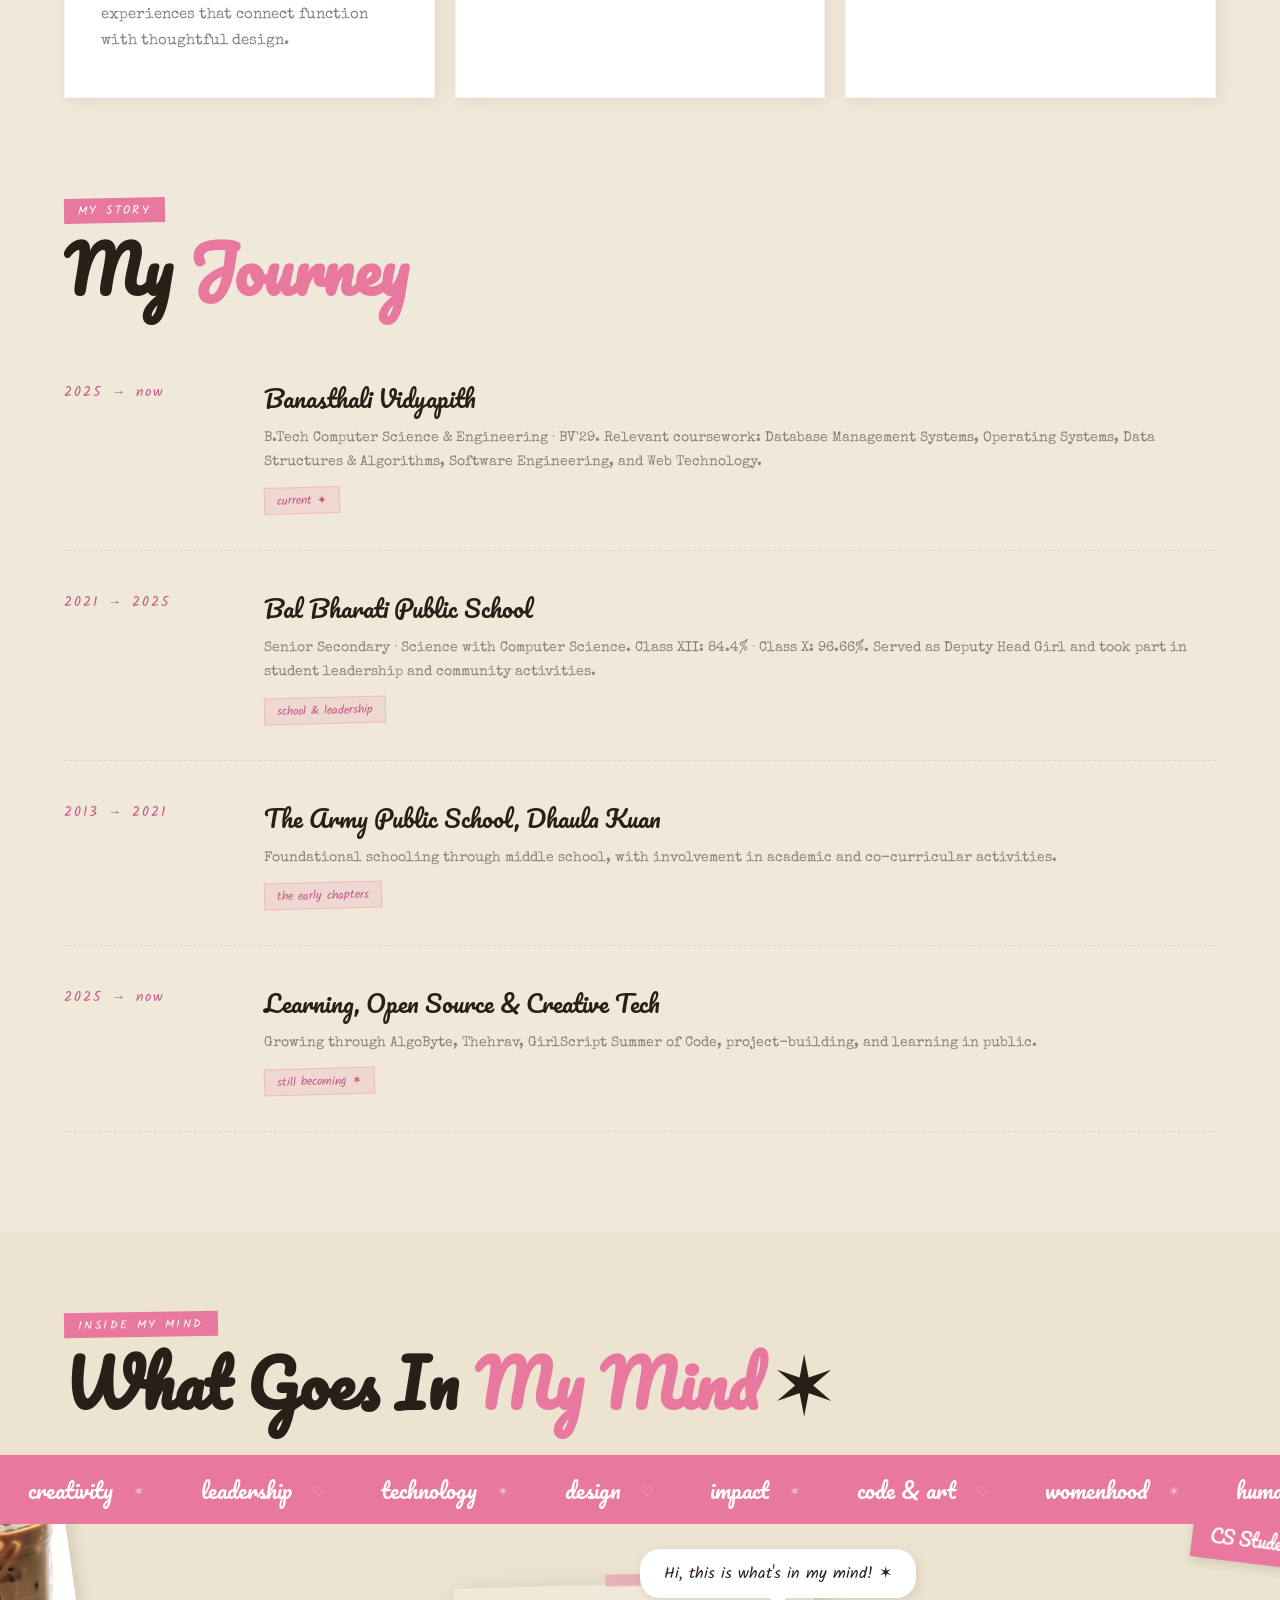
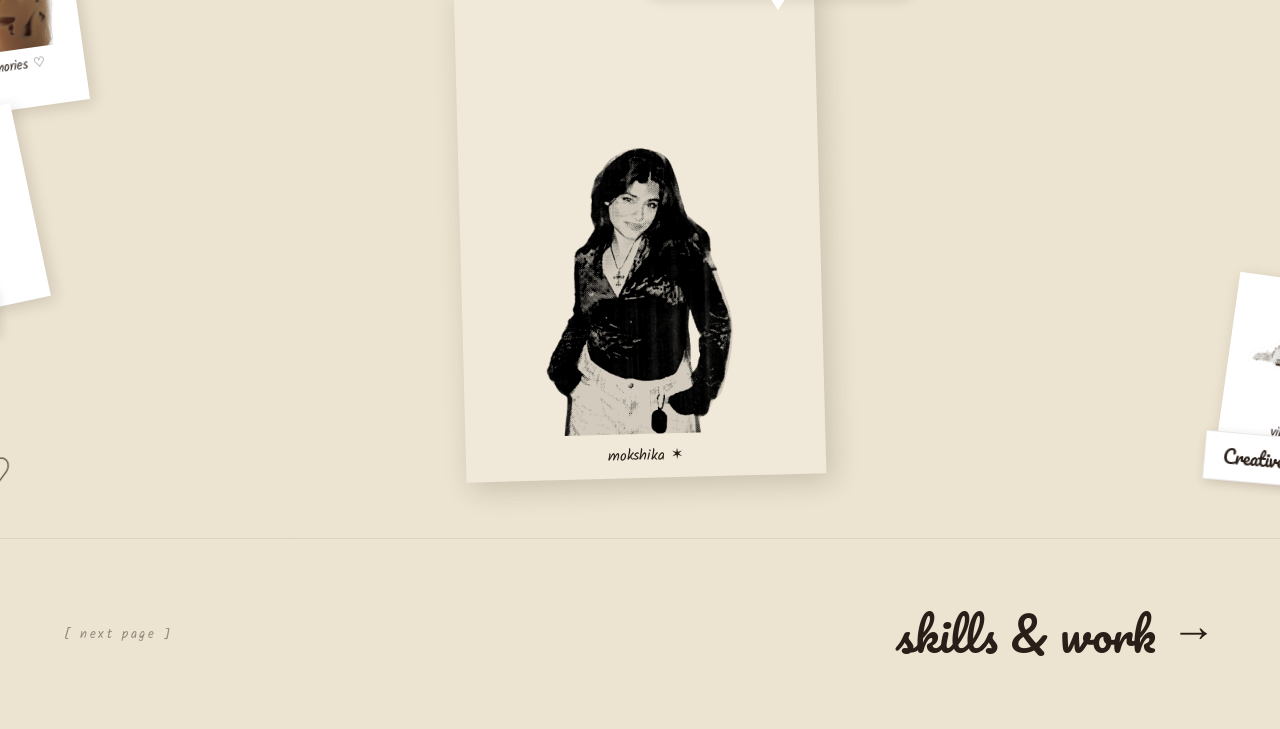
==== commit 734bd201: "Fix About page section boundary and optional gallery script" ====
--- a/about.html
+++ b/about.html
@@ -485,6 +485,7 @@
     <div class="stk stk-10 stk-word" style="font-size:28px;color:var(--pink);">MUN ✶</div>
 
   </div><!-- /mem-stage -->
+</section><!-- /memory-section -->
 
 <!-- NEXT -->
 <div class="next-bar">
@@ -532,13 +533,15 @@
     s.style.animationPlayState = 'paused';
   });
 
-  // Drag gallery
+  // Drag gallery only when the optional gallery strip exists on this page.
   const strip=document.getElementById('galleryStrip');
-  let isDown=false,startX,scrollLeft;
-  strip.addEventListener('mousedown',e=>{isDown=true;startX=e.pageX-strip.offsetLeft;scrollLeft=strip.scrollLeft;});
-  strip.addEventListener('mouseleave',()=>isDown=false);
-  strip.addEventListener('mouseup',()=>isDown=false);
-  strip.addEventListener('mousemove',e=>{if(!isDown)return;e.preventDefault();const x=e.pageX-strip.offsetLeft;strip.scrollLeft=scrollLeft-(x-startX)*1.5;});
+  if (strip) {
+    let isDown=false,startX,scrollLeft;
+    strip.addEventListener('mousedown',e=>{isDown=true;startX=e.pageX-strip.offsetLeft;scrollLeft=strip.scrollLeft;});
+    strip.addEventListener('mouseleave',()=>isDown=false);
+    strip.addEventListener('mouseup',()=>isDown=false);
+    strip.addEventListener('mousemove',e=>{if(!isDown)return;e.preventDefault();const x=e.pageX-strip.offsetLeft;strip.scrollLeft=scrollLeft-(x-startX)*1.5;});
+  }
 </script>
 </body>
 </html>
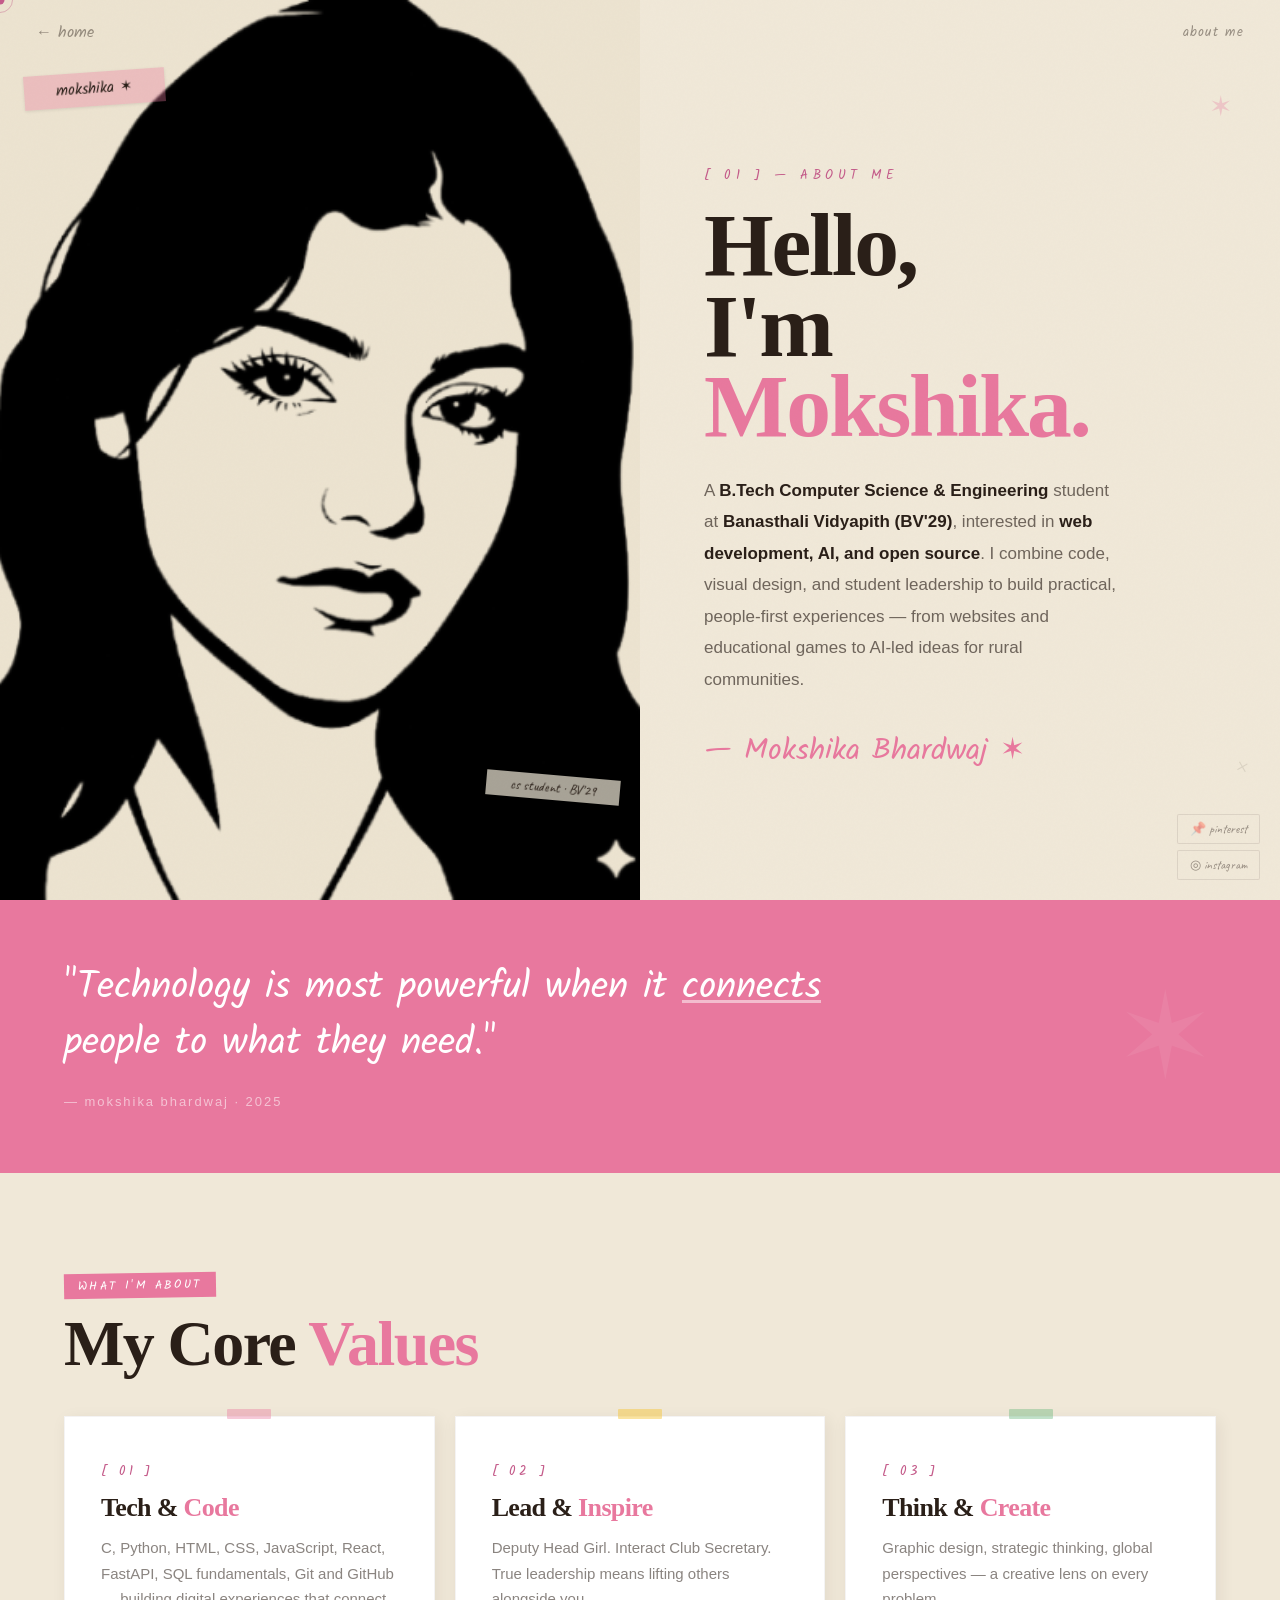
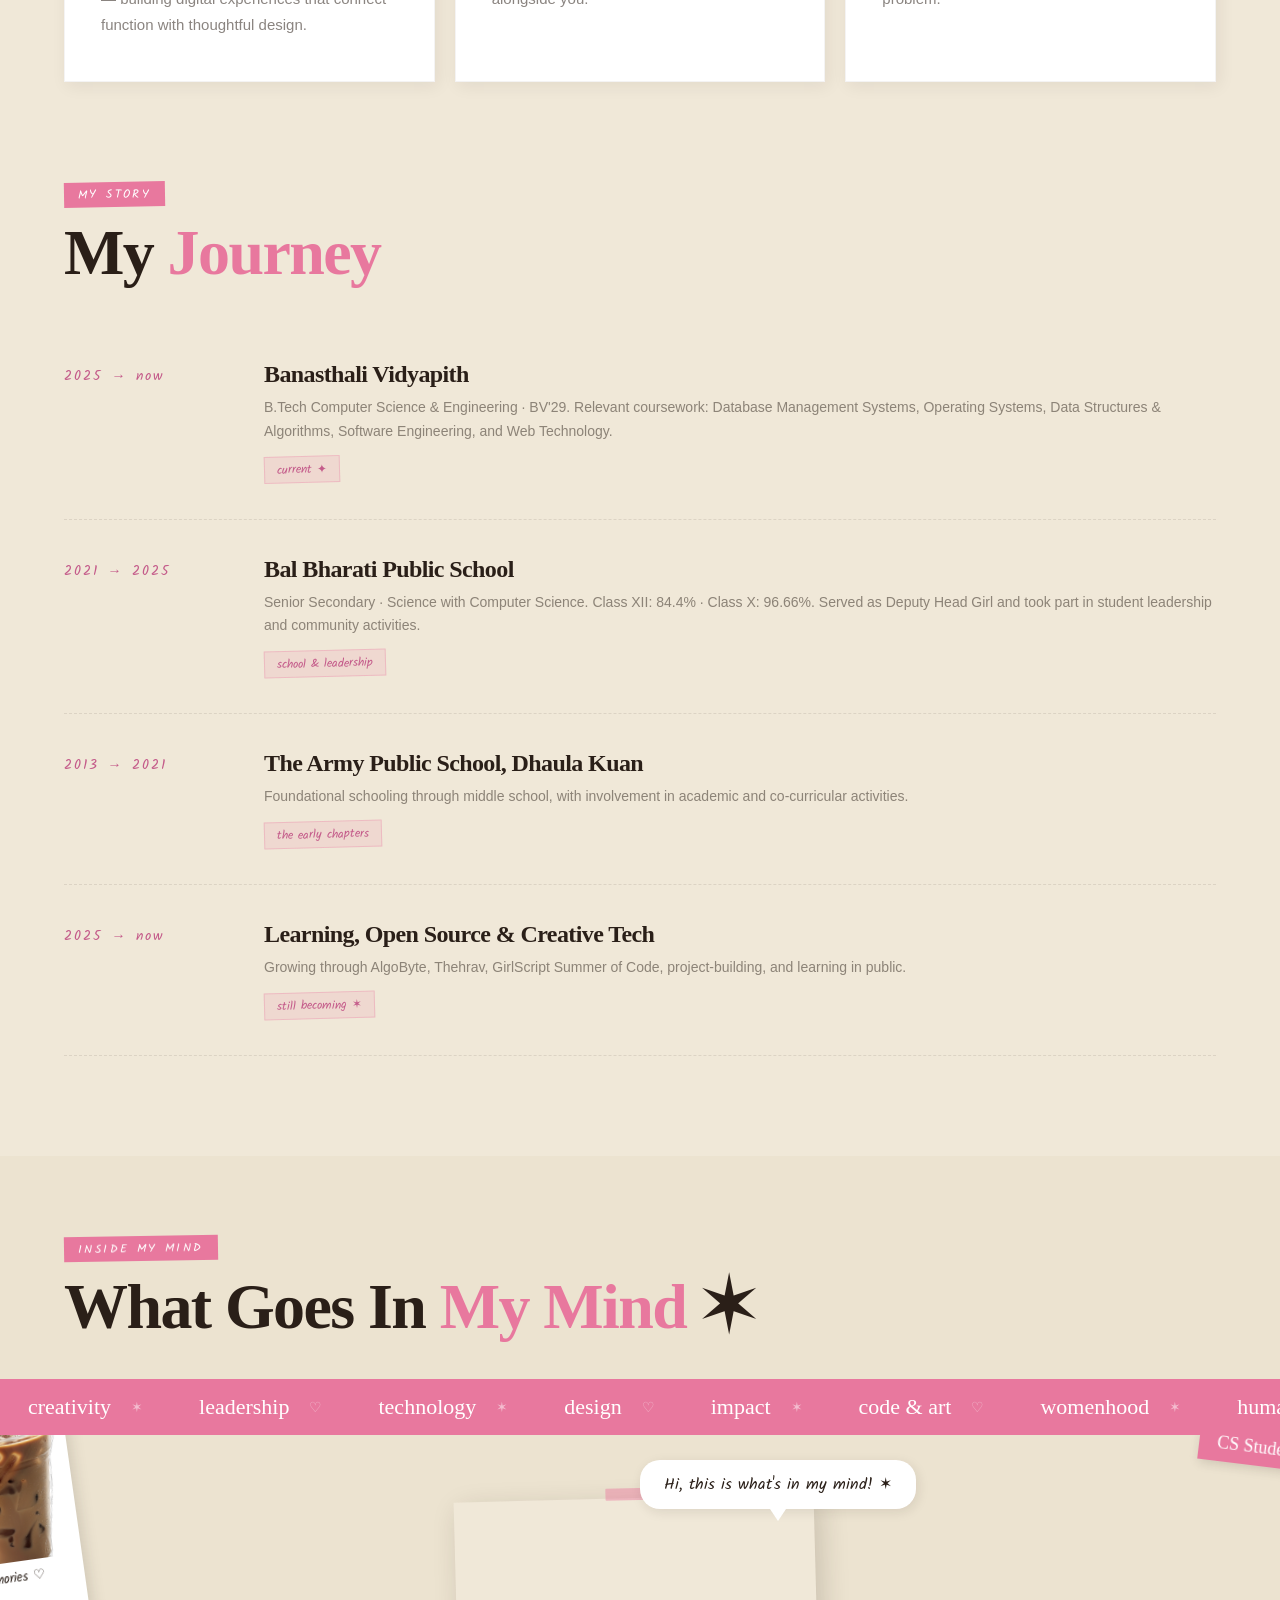
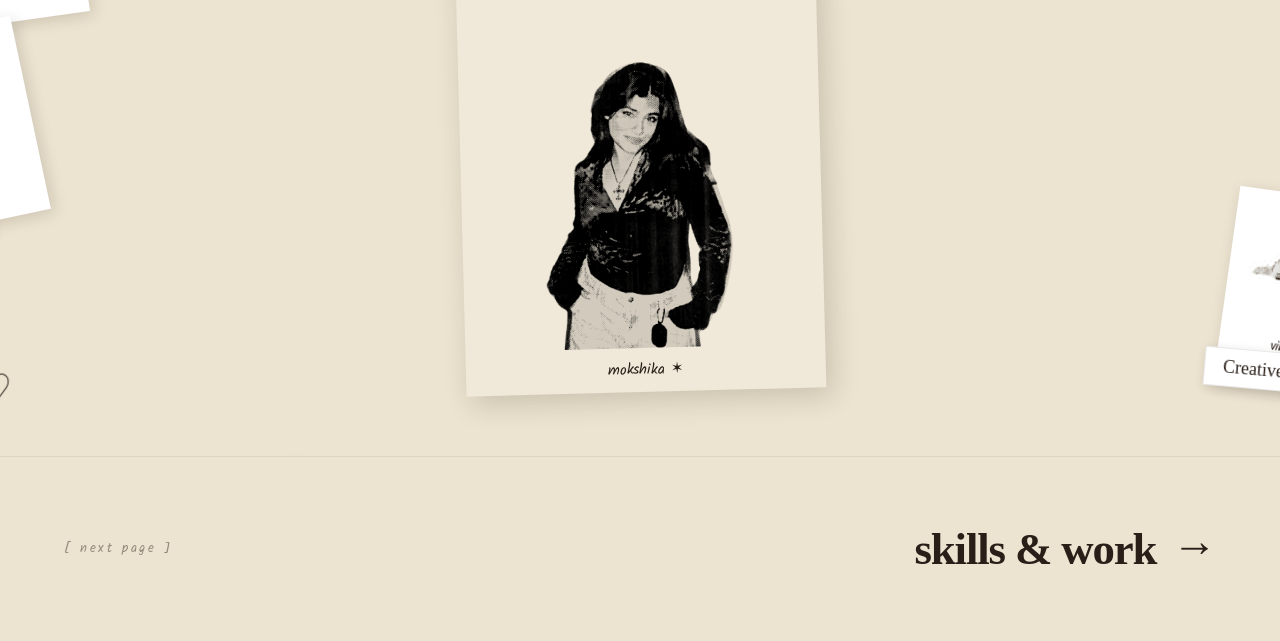
==== commit 8e5d68c5: "Refine portfolio typography on about.html" ====
--- a/about.html
+++ b/about.html
@@ -42,9 +42,9 @@
       position: relative; background: var(--cream);
     }
     .ah-eyebrow { font-family:'Kalam',cursive; font-size:13px; letter-spacing:.35em; text-transform:uppercase; color:var(--pink2); margin-bottom:18px; opacity:0; animation:riseIn .8s ease .4s forwards; }
-    .ah-title { font-family:'Pacifico',cursive; font-size:clamp(52px,7vw,96px); line-height:.9; color:var(--ink); opacity:0; animation:riseIn .9s ease .55s forwards; }
+    .ah-title { font-family:'Playfair Display', serif; font-size:clamp(52px,7vw,96px); line-height:.9; color:var(--ink); opacity:0; animation:riseIn .9s ease .55s forwards; }
     .ah-title em { color:var(--pink); font-style:normal; }
-    .ah-body { font-family:'Special Elite',serif; font-size:17px; line-height:1.85; color:rgba(42,31,24,.65); max-width:420px; margin-top:28px; opacity:0; animation:riseIn .9s ease .7s forwards; }
+    .ah-body { font-family:'DM Sans', sans-serif; font-size:17px; line-height:1.85; color:rgba(42,31,24,.65); max-width:420px; margin-top:28px; opacity:0; animation:riseIn .9s ease .7s forwards; }
     .ah-body strong { color:var(--ink); }
     .ah-sig { font-family:'Kalam',cursive; font-size:30px; color:var(--pink); transform:rotate(-2.5deg); display:inline-block; margin-top:32px; opacity:0; animation:riseIn .9s ease .9s forwards; }
 
@@ -60,8 +60,8 @@
     }
     .phil-quote { font-family:'Kalam',cursive; font-size:clamp(22px,3vw,40px); line-height:1.45; max-width:760px; color:#fff; }
     .phil-quote em { font-style:normal; text-decoration:underline; text-decoration-color:rgba(255,255,255,.5); }
-    .phil-attr { font-family:'Special Elite',serif; font-size:13px; color:rgba(255,255,255,.55); margin-top:20px; letter-spacing:.15em; }
-    .phil-deco { position:absolute; right:64px; top:50%; transform:translateY(-50%); font-family:'Pacifico',cursive; font-size:120px; color:rgba(255,255,255,.07); pointer-events:none; }
+    .phil-attr { font-family:'DM Sans', sans-serif; font-size:13px; color:rgba(255,255,255,.55); margin-top:20px; letter-spacing:.15em; }
+    .phil-deco { position:absolute; right:64px; top:50%; transform:translateY(-50%); font-family:'Playfair Display', serif; font-size:120px; color:rgba(255,255,255,.07); pointer-events:none; }
 
     /* ══ VALUES SECTION ══ */
     .values-section { padding:100px 64px; background:var(--cream); }
@@ -70,17 +70,17 @@
     .val-card:hover { transform:translateY(-7px) rotate(-1.5deg); box-shadow:6px 12px 28px rgba(42,31,24,.14); }
     .val-tape { position:absolute; top:-8px; left:50%; transform:translateX(-50%); width:44px; height:10px; border-radius:1px; }
     .val-num { font-family:'Kalam',cursive; font-size:13px; letter-spacing:.25em; color:var(--pink2); margin-bottom:12px; }
-    .val-title { font-family:'Pacifico',cursive; font-size:26px; color:var(--ink); margin-bottom:12px; line-height:1.1; }
+    .val-title { font-family:'Playfair Display', serif; font-size:26px; color:var(--ink); margin-bottom:12px; line-height:1.1; }
     .val-title em { color:var(--pink); font-style:normal; }
-    .val-desc { font-family:'Special Elite',serif; font-size:15px; line-height:1.7; color:rgba(42,31,24,.55); }
+    .val-desc { font-family:'DM Sans', sans-serif; font-size:15px; line-height:1.7; color:rgba(42,31,24,.55); }
 
     /* ══ TIMELINE ══ */
     .tl-section { padding:0 64px 100px; background:var(--cream); }
     .tl-list { display:flex; flex-direction:column; }
     .tl-item { display:grid; grid-template-columns:160px 1fr; gap:40px; padding:36px 0; border-bottom:1px dashed rgba(42,31,24,.1); }
     .tl-year { font-family:'Kalam',cursive; font-size:14px; letter-spacing:.15em; color:var(--pink2); padding-top:4px; }
-    .tl-name { font-family:'Pacifico',cursive; font-size:24px; color:var(--ink); margin-bottom:8px; }
-    .tl-sub { font-family:'Special Elite',serif; font-size:14px; color:rgba(42,31,24,.5); line-height:1.7; }
+    .tl-name { font-family:'Playfair Display', serif; font-size:24px; color:var(--ink); margin-bottom:8px; }
+    .tl-sub { font-family:'DM Sans', sans-serif; font-size:14px; color:rgba(42,31,24,.5); line-height:1.7; }
     .tl-badge { display:inline-block; margin-top:12px; background:rgba(232,120,158,.15); border:1px solid rgba(232,120,158,.3); font-family:'Kalam',cursive; font-size:12px; color:var(--pink2); padding:3px 12px; transform:rotate(-1.5deg); }
 
     /* ══════════════════════════════════════════
@@ -126,7 +126,7 @@
     .banner-item {
       display: inline-flex; align-items: center; gap: 20px;
       padding: 0 28px;
-      font-family: 'Pacifico', cursive;
+      font-family: 'Playfair Display', serif;
       font-size: 22px;
       white-space: nowrap;
     }
@@ -206,7 +206,7 @@
     .stk-text {
       background: var(--pink);
       color: #fff;
-      font-family: 'Pacifico', cursive;
+      font-family: 'Playfair Display', serif;
       font-size: 18px;
       padding: 8px 18px;
       box-shadow: 2px 3px 10px rgba(42,31,24,.15);
--- a/style.css
+++ b/style.css
@@ -1,85 +1,99 @@
-/* ══════════════════════════════════════════
-   MOKSHIKA BHARDWAJ — CREAM SCRAPBOOK THEME
-   ══════════════════════════════════════════ */
-@import url('https://fonts.googleapis.com/css2?family=Pacifico&family=Caveat:wght@400;600;700&family=Kalam:wght@300;400;700&family=Special+Elite&family=Permanent+Marker&family=VT323&display=swap');
-
-*, *::before, *::after { margin:0; padding:0; box-sizing:border-box; }
-
-:root {
-  --cream:  #f0e8d8;
-  --cream2: #ece3d0;
-  --ink:    #2a1f18;
-  --pink:   #e8789e;
-  --pink2:  #c45b8a;
-  --muted:  rgba(42,31,24,0.45);
-  --tape:   rgba(240,232,216,0.75);
-}
-
-html { scroll-behavior: smooth; }
-
-body {
-  background-color: var(--cream);
-  background-image: url("data:image/svg+xml,%3Csvg xmlns='http://www.w3.org/2000/svg' width='400' height='400'%3E%3Cfilter id='p'%3E%3CfeTurbulence type='fractalNoise' baseFrequency='0.65' numOctaves='3' stitchTiles='stitch'/%3E%3CfeColorMatrix type='saturate' values='0'/%3E%3C/filter%3E%3Crect width='100%25' height='100%25' filter='url(%23p)' opacity='0.055'/%3E%3C/svg%3E");
-  color: var(--ink);
-  font-family: 'Special Elite', serif;
-  cursor: none;
-  overflow-x: hidden;
-}
-
-/* grain overlay */
-body::after {
-  content:''; position:fixed; inset:0; z-index:900; pointer-events:none;
-  background-image: url("data:image/svg+xml,%3Csvg viewBox='0 0 512 512' xmlns='http://www.w3.org/2000/svg'%3E%3Cfilter id='g'%3E%3CfeTurbulence type='fractalNoise' baseFrequency='0.72' numOctaves='4' stitchTiles='stitch'/%3E%3C/filter%3E%3Crect width='100%25' height='100%25' filter='url(%23g)' opacity='0.04'/%3E%3C/svg%3E");
-  opacity:0.5; mix-blend-mode:multiply;
-}
-
-/* ── CURSOR ── */
-.cur-dot { width:9px; height:9px; background:var(--pink2); border-radius:50%; position:fixed; z-index:9999; pointer-events:none; transform:translate(-50%,-50%); }
-.cur-ring { width:26px; height:26px; border:1.5px solid rgba(196,91,138,0.4); border-radius:50%; position:fixed; z-index:9998; pointer-events:none; transform:translate(-50%,-50%); transition:all 0.5s ease; }
-
-/* ── TOP NAV ── */
-.topnav { position:fixed; top:0; left:0; right:0; z-index:800; padding:20px 36px; display:flex; justify-content:space-between; align-items:center; }
-.back-btn { font-family:'Kalam',cursive; font-size:16px; color:var(--muted); text-decoration:none; transition:color .2s; cursor:none; display:flex; align-items:center; gap:8px; }
-.back-btn:hover { color:var(--pink2); }
-.nav-page-label { font-family:'Kalam',cursive; font-size:13px; color:var(--muted); letter-spacing:0.1em; }
-
-/* ── WASHI TAPE ── */
-.washi { display:inline-block; background:rgba(232,120,158,0.3); padding:4px 28px; font-family:'Caveat',cursive; font-size:13px; color:var(--ink); box-shadow:0 1px 3px rgba(0,0,0,.1); }
-
-/* ── SECTION LABEL ── */
-.sec-tag { display:inline-block; background:var(--pink); color:#fff; font-family:'Kalam',cursive; font-size:12px; letter-spacing:.2em; text-transform:uppercase; padding:3px 14px; margin-bottom:14px; transform:rotate(-1deg); }
-.sec-title { font-family:'Pacifico',cursive; font-size:clamp(36px,5vw,68px); color:var(--ink); line-height:1; margin-bottom:40px; }
-.sec-title em { color:var(--pink); font-style:normal; }
-
-/* ── CARD ── */
-.card { background:#fff; padding:32px 28px; box-shadow:3px 4px 16px rgba(42,31,24,.08); border:1px solid rgba(42,31,24,.06); transition:transform .3s cubic-bezier(.34,1.56,.64,1), box-shadow .3s; }
-.card:hover { transform:translateY(-6px) rotate(-1deg); box-shadow:6px 10px 24px rgba(42,31,24,.13); }
-.card-tape { position:absolute; top:-8px; left:50%; transform:translateX(-50%); width:44px; height:10px; background:rgba(232,120,158,.4); border-radius:1px; }
-
-/* ── NEXT BAR ── */
-.next-bar { background:var(--cream2); border-top:1px solid rgba(42,31,24,.08); padding:56px 64px; display:flex; justify-content:space-between; align-items:center; }
-.next-hint { font-family:'Kalam',cursive; font-size:13px; color:var(--muted); letter-spacing:.2em; }
-.next-link { font-family:'Pacifico',cursive; font-size:clamp(28px,3.5vw,48px); color:var(--ink); text-decoration:none; display:flex; align-items:center; gap:16px; transition:color .2s; cursor:none; }
-.next-link:hover { color:var(--pink); }
-.next-link:hover .arr { transform:translateX(8px); }
-.arr { display:inline-block; transition:transform .3s; font-family:'Kalam',cursive; }
-
-/* ── SOCIAL PILL ── */
-.social-pill { position:fixed; bottom:20px; right:20px; z-index:800; display:flex; flex-direction:column; gap:6px; align-items:flex-end; }
-.pill-link { display:flex; align-items:center; gap:6px; background:rgba(240,232,216,.92); border:1px solid rgba(42,31,24,.1); padding:6px 12px; border-radius:2px; font-family:'Caveat',cursive; font-size:13px; color:var(--muted); text-decoration:none; backdrop-filter:blur(4px); transition:color .2s,border-color .2s; cursor:none; }
-.pill-link:hover { color:var(--pink2); border-color:rgba(196,91,138,.3); }
-
-/* ── SCROLL REVEAL ── */
-.reveal { opacity:0; transform:translateY(22px); transition:opacity .75s ease,transform .75s ease; }
-.reveal.vis { opacity:1; transform:translateY(0); }
-.rd1{transition-delay:.1s;} .rd2{transition-delay:.2s;} .rd3{transition-delay:.3s;} .rd4{transition-delay:.4s;}
-
-/* ── ANIMATIONS ── */
-@keyframes riseIn  { from{opacity:0;transform:translateY(22px);}  to{opacity:1;transform:translateY(0);} }
-@keyframes fadeIn  { from{opacity:0;} to{opacity:1;} }
-@keyframes fadeSlide { from{opacity:0;transform:translateY(10px);} to{opacity:1;transform:translateY(0);} }
-@keyframes float   { 0%,100%{transform:translateY(0) rotate(var(--r,0deg));} 50%{transform:translateY(-10px) rotate(var(--r,0deg));} }
-@keyframes floatR  { 0%,100%{transform:translateY(0) rotate(var(--r,0deg));} 50%{transform:translateY(10px) rotate(var(--r,0deg));} }
-@keyframes marquee { from{transform:translateX(0);} to{transform:translateX(-50%);} }
-@keyframes stickerPop { 0%{opacity:0;transform:translate(var(--sx,0),var(--sy,0)) scale(0) rotate(var(--sr,0deg));} 60%{transform:translate(var(--sx,0),var(--sy,0)) scale(1.15) rotate(var(--sr,0deg));} 100%{opacity:1;transform:translate(var(--sx,0),var(--sy,0)) scale(1) rotate(var(--sr,0deg));} }
+/* ══════════════════════════════════════════
+   MOKSHIKA BHARDWAJ — CREAM SCRAPBOOK THEME
+   ══════════════════════════════════════════ */
+@import url('https://fonts.googleapis.com/css2?family=Pacifico&family=Caveat:wght@400;600;700&family=Kalam:wght@300;400;700&family=Special+Elite&family=Permanent+Marker&family=VT323&display=swap');
+
+*, *::before, *::after { margin:0; padding:0; box-sizing:border-box; }
+
+:root {
+  --cream:  #f0e8d8;
+  --cream2: #ece3d0;
+  --ink:    #2a1f18;
+  --pink:   #e8789e;
+  --pink2:  #c45b8a;
+  --muted:  rgba(42,31,24,0.45);
+  --tape:   rgba(240,232,216,0.75);
+}
+
+html { scroll-behavior: smooth; }
+
+body {
+  background-color: var(--cream);
+  background-image: url("data:image/svg+xml,%3Csvg xmlns='http://www.w3.org/2000/svg' width='400' height='400'%3E%3Cfilter id='p'%3E%3CfeTurbulence type='fractalNoise' baseFrequency='0.65' numOctaves='3' stitchTiles='stitch'/%3E%3CfeColorMatrix type='saturate' values='0'/%3E%3C/filter%3E%3Crect width='100%25' height='100%25' filter='url(%23p)' opacity='0.055'/%3E%3C/svg%3E");
+  color: var(--ink);
+  font-family: 'DM Sans', sans-serif;
+  cursor: none;
+  overflow-x: hidden;
+}
+
+/* ── REFINED TYPOGRAPHY ──
+   Editorial display headings + clean body copy, with handwritten scrapbook accents retained. */
+h1, h2, h3, .bg-name, .sec-title, .ah-title, .wh-title, .ch-title,
+.id-name, .lc-name, .val-title, .tl-name, .proj-name, .next-link {
+  font-family: 'Playfair Display', serif;
+  font-weight: 700;
+  letter-spacing: -0.025em;
+}
+p, li, .ah-body, .val-desc, .tl-sub, .proj-desc, .club-desc, .wh-sub, .ch-sub {
+  font-family: 'DM Sans', sans-serif;
+  line-height: 1.7;
+}
+
+
+/* grain overlay */
+body::after {
+  content:''; position:fixed; inset:0; z-index:900; pointer-events:none;
+  background-image: url("data:image/svg+xml,%3Csvg viewBox='0 0 512 512' xmlns='http://www.w3.org/2000/svg'%3E%3Cfilter id='g'%3E%3CfeTurbulence type='fractalNoise' baseFrequency='0.72' numOctaves='4' stitchTiles='stitch'/%3E%3C/filter%3E%3Crect width='100%25' height='100%25' filter='url(%23g)' opacity='0.04'/%3E%3C/svg%3E");
+  opacity:0.5; mix-blend-mode:multiply;
+}
+
+/* ── CURSOR ── */
+.cur-dot { width:9px; height:9px; background:var(--pink2); border-radius:50%; position:fixed; z-index:9999; pointer-events:none; transform:translate(-50%,-50%); }
+.cur-ring { width:26px; height:26px; border:1.5px solid rgba(196,91,138,0.4); border-radius:50%; position:fixed; z-index:9998; pointer-events:none; transform:translate(-50%,-50%); transition:all 0.5s ease; }
+
+/* ── TOP NAV ── */
+.topnav { position:fixed; top:0; left:0; right:0; z-index:800; padding:20px 36px; display:flex; justify-content:space-between; align-items:center; }
+.back-btn { font-family:'Kalam',cursive; font-size:16px; color:var(--muted); text-decoration:none; transition:color .2s; cursor:none; display:flex; align-items:center; gap:8px; }
+.back-btn:hover { color:var(--pink2); }
+.nav-page-label { font-family:'Kalam',cursive; font-size:13px; color:var(--muted); letter-spacing:0.1em; }
+
+/* ── WASHI TAPE ── */
+.washi { display:inline-block; background:rgba(232,120,158,0.3); padding:4px 28px; font-family:'Caveat',cursive; font-size:13px; color:var(--ink); box-shadow:0 1px 3px rgba(0,0,0,.1); }
+
+/* ── SECTION LABEL ── */
+.sec-tag { display:inline-block; background:var(--pink); color:#fff; font-family:'Kalam',cursive; font-size:12px; letter-spacing:.2em; text-transform:uppercase; padding:3px 14px; margin-bottom:14px; transform:rotate(-1deg); }
+.sec-title { font-family:'Playfair Display', serif; font-size:clamp(36px,5vw,68px); color:var(--ink); line-height:1; margin-bottom:40px; }
+.sec-title em { color:var(--pink); font-style:normal; }
+
+/* ── CARD ── */
+.card { background:#fff; padding:32px 28px; box-shadow:3px 4px 16px rgba(42,31,24,.08); border:1px solid rgba(42,31,24,.06); transition:transform .3s cubic-bezier(.34,1.56,.64,1), box-shadow .3s; }
+.card:hover { transform:translateY(-6px) rotate(-1deg); box-shadow:6px 10px 24px rgba(42,31,24,.13); }
+.card-tape { position:absolute; top:-8px; left:50%; transform:translateX(-50%); width:44px; height:10px; background:rgba(232,120,158,.4); border-radius:1px; }
+
+/* ── NEXT BAR ── */
+.next-bar { background:var(--cream2); border-top:1px solid rgba(42,31,24,.08); padding:56px 64px; display:flex; justify-content:space-between; align-items:center; }
+.next-hint { font-family:'Kalam',cursive; font-size:13px; color:var(--muted); letter-spacing:.2em; }
+.next-link { font-family:'Playfair Display', serif; font-size:clamp(28px,3.5vw,48px); color:var(--ink); text-decoration:none; display:flex; align-items:center; gap:16px; transition:color .2s; cursor:none; }
+.next-link:hover { color:var(--pink); }
+.next-link:hover .arr { transform:translateX(8px); }
+.arr { display:inline-block; transition:transform .3s; font-family:'Kalam',cursive; }
+
+/* ── SOCIAL PILL ── */
+.social-pill { position:fixed; bottom:20px; right:20px; z-index:800; display:flex; flex-direction:column; gap:6px; align-items:flex-end; }
+.pill-link { display:flex; align-items:center; gap:6px; background:rgba(240,232,216,.92); border:1px solid rgba(42,31,24,.1); padding:6px 12px; border-radius:2px; font-family:'Caveat',cursive; font-size:13px; color:var(--muted); text-decoration:none; backdrop-filter:blur(4px); transition:color .2s,border-color .2s; cursor:none; }
+.pill-link:hover { color:var(--pink2); border-color:rgba(196,91,138,.3); }
+
+/* ── SCROLL REVEAL ── */
+.reveal { opacity:0; transform:translateY(22px); transition:opacity .75s ease,transform .75s ease; }
+.reveal.vis { opacity:1; transform:translateY(0); }
+.rd1{transition-delay:.1s;} .rd2{transition-delay:.2s;} .rd3{transition-delay:.3s;} .rd4{transition-delay:.4s;}
+
+/* ── ANIMATIONS ── */
+@keyframes riseIn  { from{opacity:0;transform:translateY(22px);}  to{opacity:1;transform:translateY(0);} }
+@keyframes fadeIn  { from{opacity:0;} to{opacity:1;} }
+@keyframes fadeSlide { from{opacity:0;transform:translateY(10px);} to{opacity:1;transform:translateY(0);} }
+@keyframes float   { 0%,100%{transform:translateY(0) rotate(var(--r,0deg));} 50%{transform:translateY(-10px) rotate(var(--r,0deg));} }
+@keyframes floatR  { 0%,100%{transform:translateY(0) rotate(var(--r,0deg));} 50%{transform:translateY(10px) rotate(var(--r,0deg));} }
+@keyframes marquee { from{transform:translateX(0);} to{transform:translateX(-50%);} }
+@keyframes stickerPop { 0%{opacity:0;transform:translate(var(--sx,0),var(--sy,0)) scale(0) rotate(var(--sr,0deg));} 60%{transform:translate(var(--sx,0),var(--sy,0)) scale(1.15) rotate(var(--sr,0deg));} 100%{opacity:1;transform:translate(var(--sx,0),var(--sy,0)) scale(1) rotate(var(--sr,0deg));} }
 @keyframes barPulse { from{height:3px;} to{height:12px;} }
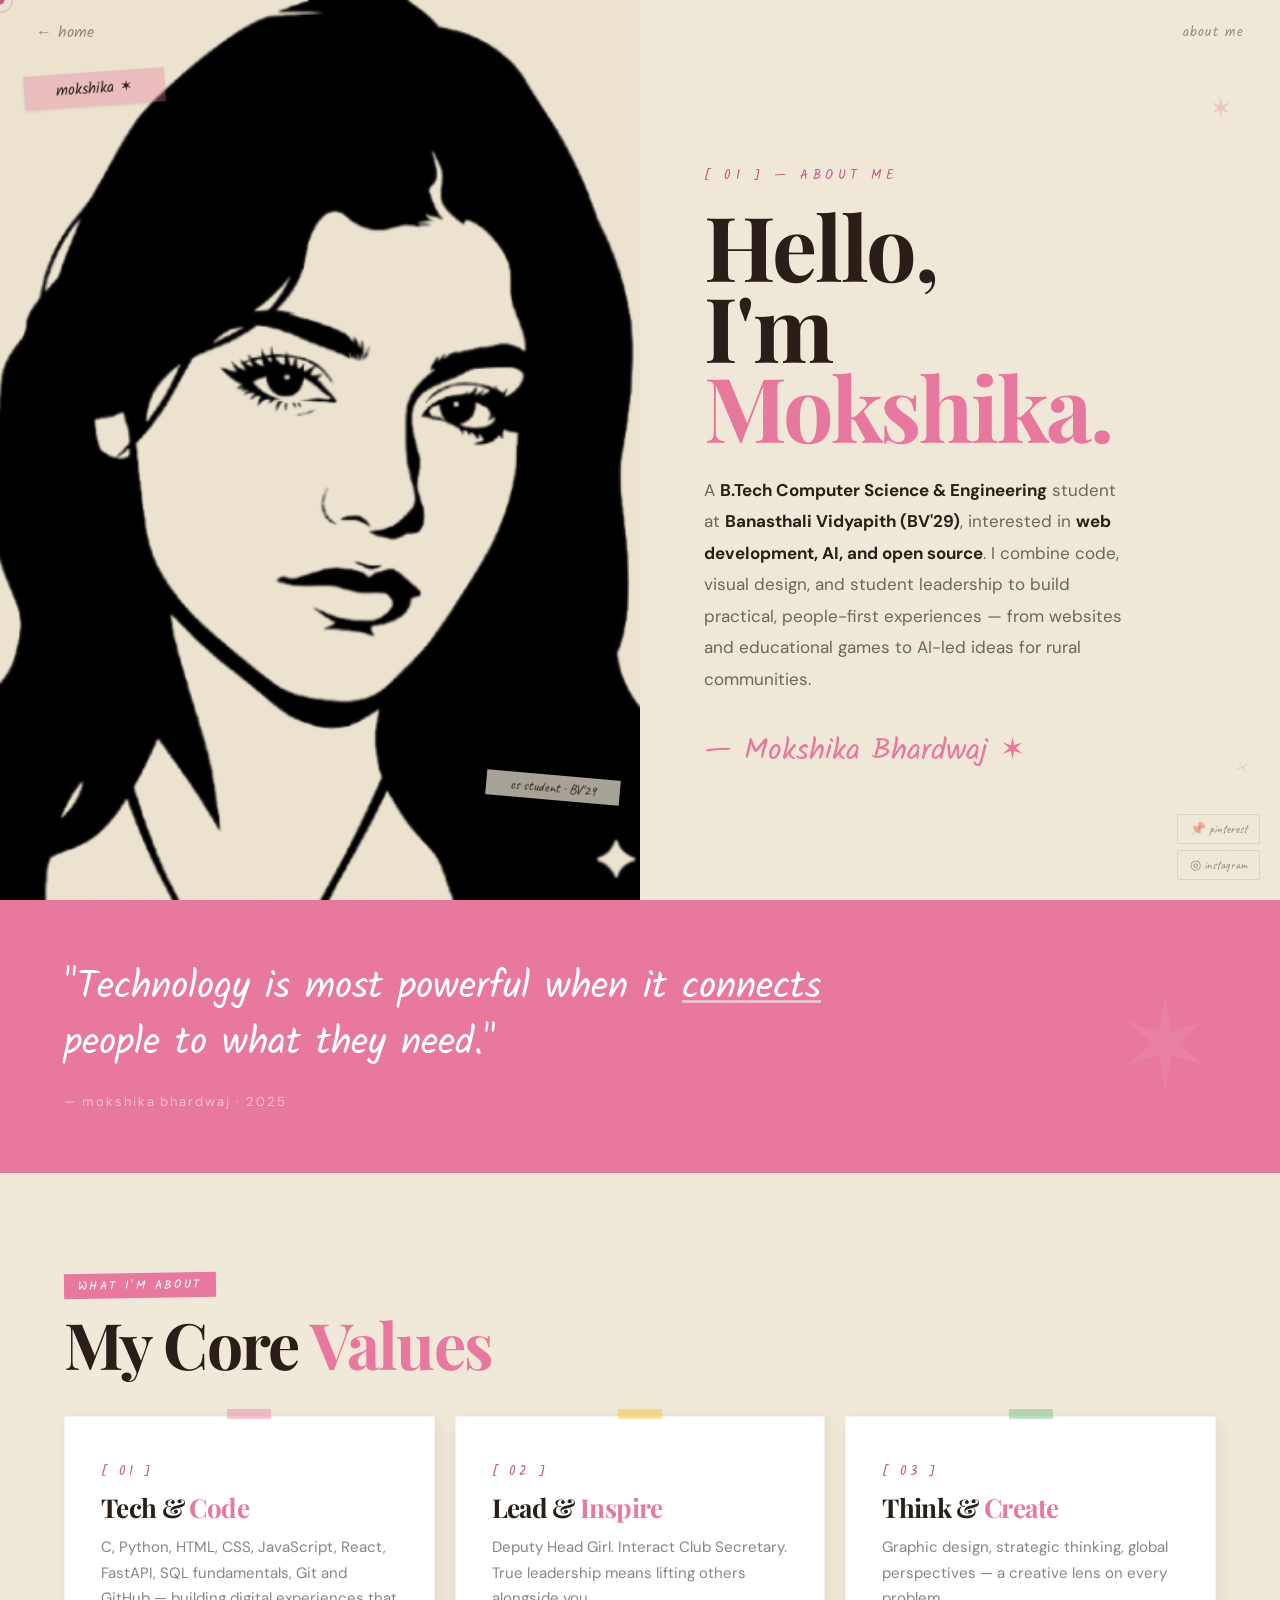
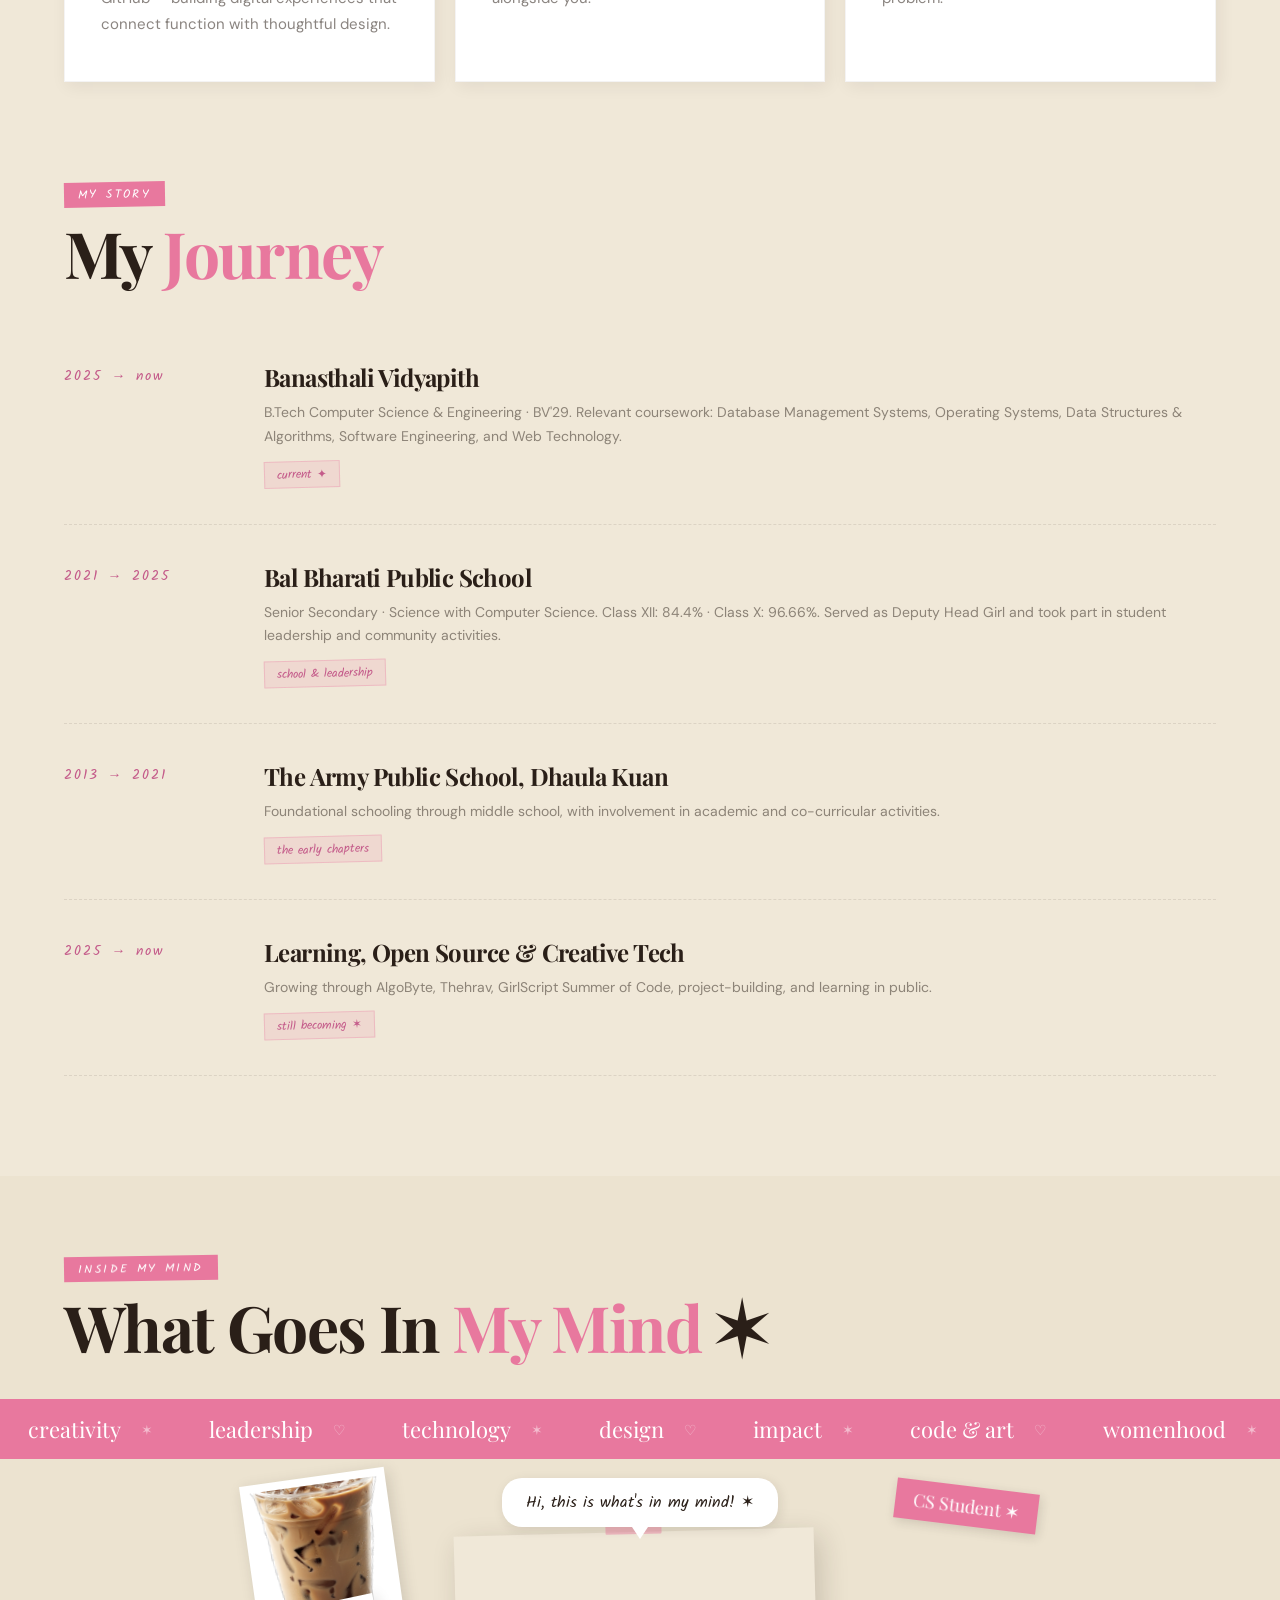
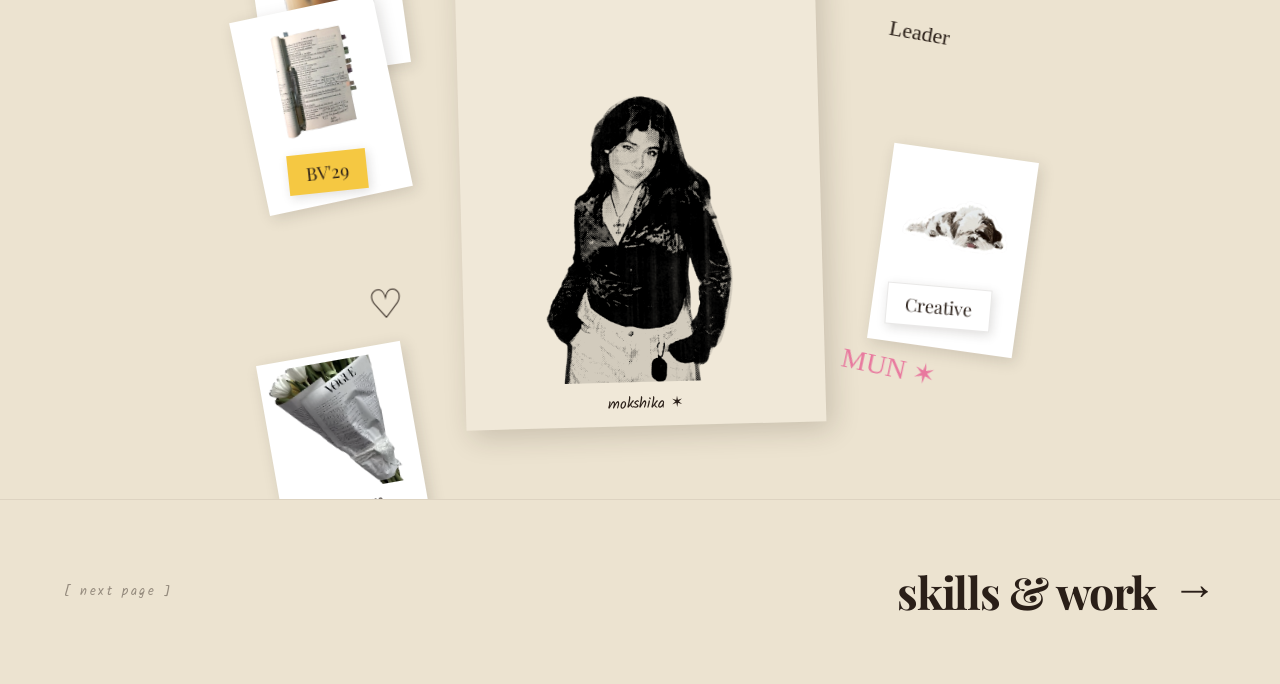
==== commit ee430292: "Tighten About portrait stickers with responsive laptop and mobile layouts" ====
--- a/about.html
+++ b/about.html
@@ -249,7 +249,7 @@
       font-family: 'Kalam', cursive; font-size: 16px; color: var(--ink);
       white-space: nowrap;
       opacity: 0;
-      animation: stickerPop .6s cubic-bezier(.34,1.56,.64,1) .4s forwards, float 4s ease-in-out 1s infinite;
+      animation: thoughtPop .6s cubic-bezier(.34,1.56,.64,1) .4s forwards, thoughtFloat 4s ease-in-out 1s infinite;
       --sx:0; --sy:0; --sr:0deg; --r:0deg;
     }
     .thought-bubble::after {
@@ -275,6 +275,56 @@
     .gal-cap { font-family:'Kalam',cursive; font-size:14px; color:var(--ink); text-align:center; margin-top:8px; }
     .gal-tape { position:absolute; top:-8px; left:50%; transform:translateX(-50%); width:44px; height:10px; background:rgba(232,120,158,.38); border-radius:1px; }
 
+    /* ── LAPTOP / DESKTOP: bring stickers into a balanced orbit around the portrait ── */
+    @media (min-width: 1100px) {
+      .mem-stage { min-height: 640px; padding: 32px 0; }
+      .mem-photo { width: 360px; }
+      .mem-photo img { height: 440px; }
+
+      .stk-1  { top: 7%;  left: calc(50% - 350px); right: auto; --sx: -38px; --sy: -28px; }
+      .stk-2  { top: 9%;  right: calc(50% - 360px); left: auto; --sx: 38px; --sy: -30px; }
+      .stk-3  { top: 22%; left: calc(50% - 350px); right: auto; --sx: -42px; --sy: 6px; }
+      .stk-4  { top: 24%; right: calc(50% - 278px); left: auto; --sx: 32px; --sy: 8px; }
+      .stk-5  { top: 43%; left: calc(50% - 320px); right: auto; --sx: -32px; --sy: 18px; }
+      .stk-6  { top: 43%; right: calc(50% - 350px); left: auto; --sx: 36px; --sy: 18px; }
+      .stk-7  { top: 61%; left: calc(50% - 248px); right: auto; --sx: -24px; --sy: 26px; }
+      .stk-8  { top: 63%; right: calc(50% - 325px); left: auto; --sx: 26px; --sy: 24px; }
+      .stk-9  { top: 72%; left: calc(50% - 350px); right: auto; --sx: -18px; --sy: 32px; }
+      .stk-10 { top: 72%; right: calc(50% - 278px); left: auto; --sx: 18px; --sy: 30px; }
+
+      .thought-bubble { top: 3%; left: 50%; max-width: 360px; white-space: nowrap; }
+    }
+
+    /* ── COMPACT LAPTOPS: smaller portrait and proportionate side spacing ── */
+    @media (min-width: 861px) and (max-width: 1099px) {
+      .mem-stage { min-height: 620px; padding: 30px 0; }
+      .mem-photo { width: 320px; }
+      .mem-photo img { height: 400px; }
+
+      .stk-1  { top: 7%;  left: calc(50% - 326px); right: auto; --sx: -30px; --sy: -22px; }
+      .stk-2  { top: 9%;  right: calc(50% - 335px); left: auto; --sx: 30px; --sy: -24px; }
+      .stk-3  { top: 22%; left: calc(50% - 326px); right: auto; --sx: -34px; --sy: 5px; }
+      .stk-4  { top: 24%; right: calc(50% - 258px); left: auto; --sx: 28px; --sy: 6px; }
+      .stk-5  { top: 43%; left: calc(50% - 294px); right: auto; --sx: -28px; --sy: 14px; }
+      .stk-6  { top: 43%; right: calc(50% - 326px); left: auto; --sx: 30px; --sy: 14px; }
+      .stk-7  { top: 61%; left: calc(50% - 222px); right: auto; --sx: -20px; --sy: 20px; }
+      .stk-8  { top: 63%; right: calc(50% - 300px); left: auto; --sx: 22px; --sy: 20px; }
+      .stk-9  { top: 72%; left: calc(50% - 326px); right: auto; --sx: -14px; --sy: 24px; }
+      .stk-10 { top: 72%; right: calc(50% - 258px); left: auto; --sx: 14px; --sy: 24px; }
+
+      .thought-bubble { top: 3%; left: 50%; max-width: 320px; white-space: nowrap; }
+    }
+
+    /* Keep the thought bubble centered through its entrance and float animations. */
+    @keyframes thoughtPop {
+      0% { opacity: 0; transform: translateX(-50%) translateY(10px) scale(.92); }
+      100% { opacity: 1; transform: translateX(-50%) translateY(0) scale(1); }
+    }
+    @keyframes thoughtFloat {
+      0%, 100% { transform: translateX(-50%) translateY(0); }
+      50% { transform: translateX(-50%) translateY(-7px); }
+    }
+
     /* ── RESPONSIVE ── */
     @media(max-width:860px){
       .about-hero{grid-template-columns:1fr;}
@@ -285,6 +335,58 @@
       .next-bar{padding:48px 28px;flex-direction:column;gap:16px;text-align:center;}
       .stk-polaroid img{width:90px;height:90px;}
       .banner-item{font-size:16px;}
+    }
+
+    /* ── MOBILE: smaller centered portrait with a compact sticker frame ── */
+    @media (max-width: 860px) {
+      .mem-stage {
+        display: block;
+        position: relative;
+        min-height: clamp(680px, 190vw, 760px);
+        padding: 0 10px;
+      }
+
+      .mem-photo {
+        position: absolute;
+        left: 50%;
+        top: 50%;
+        transform: translate(-50%, -50%);
+        width: min(62vw, 250px);
+        z-index: 6;
+      }
+      .mem-photo img {
+        width: 100%;
+        height: clamp(260px, 78vw, 310px);
+      }
+
+      .thought-bubble {
+        top: 22px;
+        left: 50%;
+        width: max-content;
+        max-width: calc(100% - 32px);
+        padding: 8px 14px;
+        font-size: 13px;
+        white-space: normal;
+        text-align: center;
+      }
+
+      .stk-polaroid { padding: 5px 5px 20px; }
+      .stk-polaroid img { width: 58px; height: 58px; }
+      .stk-polaroid-cap { font-size: 10px; margin-top: 4px; }
+      .stk-text { font-size: 12px; padding: 5px 9px; }
+      .stk-word { font-size: 15px; }
+      .stk-emoji { font-size: 28px; }
+
+      .stk-1  { top: 20%; left: 4%; right: auto; --sx: -14px; --sy: -12px; }
+      .stk-2  { top: 20%; right: 4%; left: auto; --sx: 14px; --sy: -12px; }
+      .stk-3  { top: 42%; left: 2%; right: auto; --sx: -12px; --sy: 4px; }
+      .stk-4  { top: 46%; right: 4%; left: auto; --sx: 12px; --sy: 4px; }
+      .stk-5  { top: 62%; left: 4%; right: auto; --sx: -12px; --sy: 12px; }
+      .stk-6  { top: 42%; right: 2%; left: auto; --sx: 12px; --sy: 6px; }
+      .stk-7  { top: 68%; left: 8%; right: auto; --sx: -8px; --sy: 14px; }
+      .stk-8  { top: 65%; right: 5%; left: auto; --sx: 8px; --sy: 14px; }
+      .stk-9  { top: 78%; left: 12%; right: auto; --sx: -8px; --sy: 12px; }
+      .stk-10 { top: 78%; right: 12%; left: auto; --sx: 8px; --sy: 12px; }
     }
   </style>
 </head>
--- a/style.css
+++ b/style.css
@@ -1,7 +1,7 @@
 /* ══════════════════════════════════════════
    MOKSHIKA BHARDWAJ — CREAM SCRAPBOOK THEME
    ══════════════════════════════════════════ */
-@import url('https://fonts.googleapis.com/css2?family=Pacifico&family=Caveat:wght@400;600;700&family=Kalam:wght@300;400;700&family=Special+Elite&family=Permanent+Marker&family=VT323&display=swap');
+@import url('https://fonts.googleapis.com/css2?family=DM+Sans:wght@400;500;600;700&family=Playfair+Display:ital,wght@0,500;0,600;0,700;1,500;1,600;1,700&family=Caveat:wght@400;600;700&family=Kalam:wght@300;400;700&family=Permanent+Marker&display=swap');
 
 *, *::before, *::after { margin:0; padding:0; box-sizing:border-box; }
 
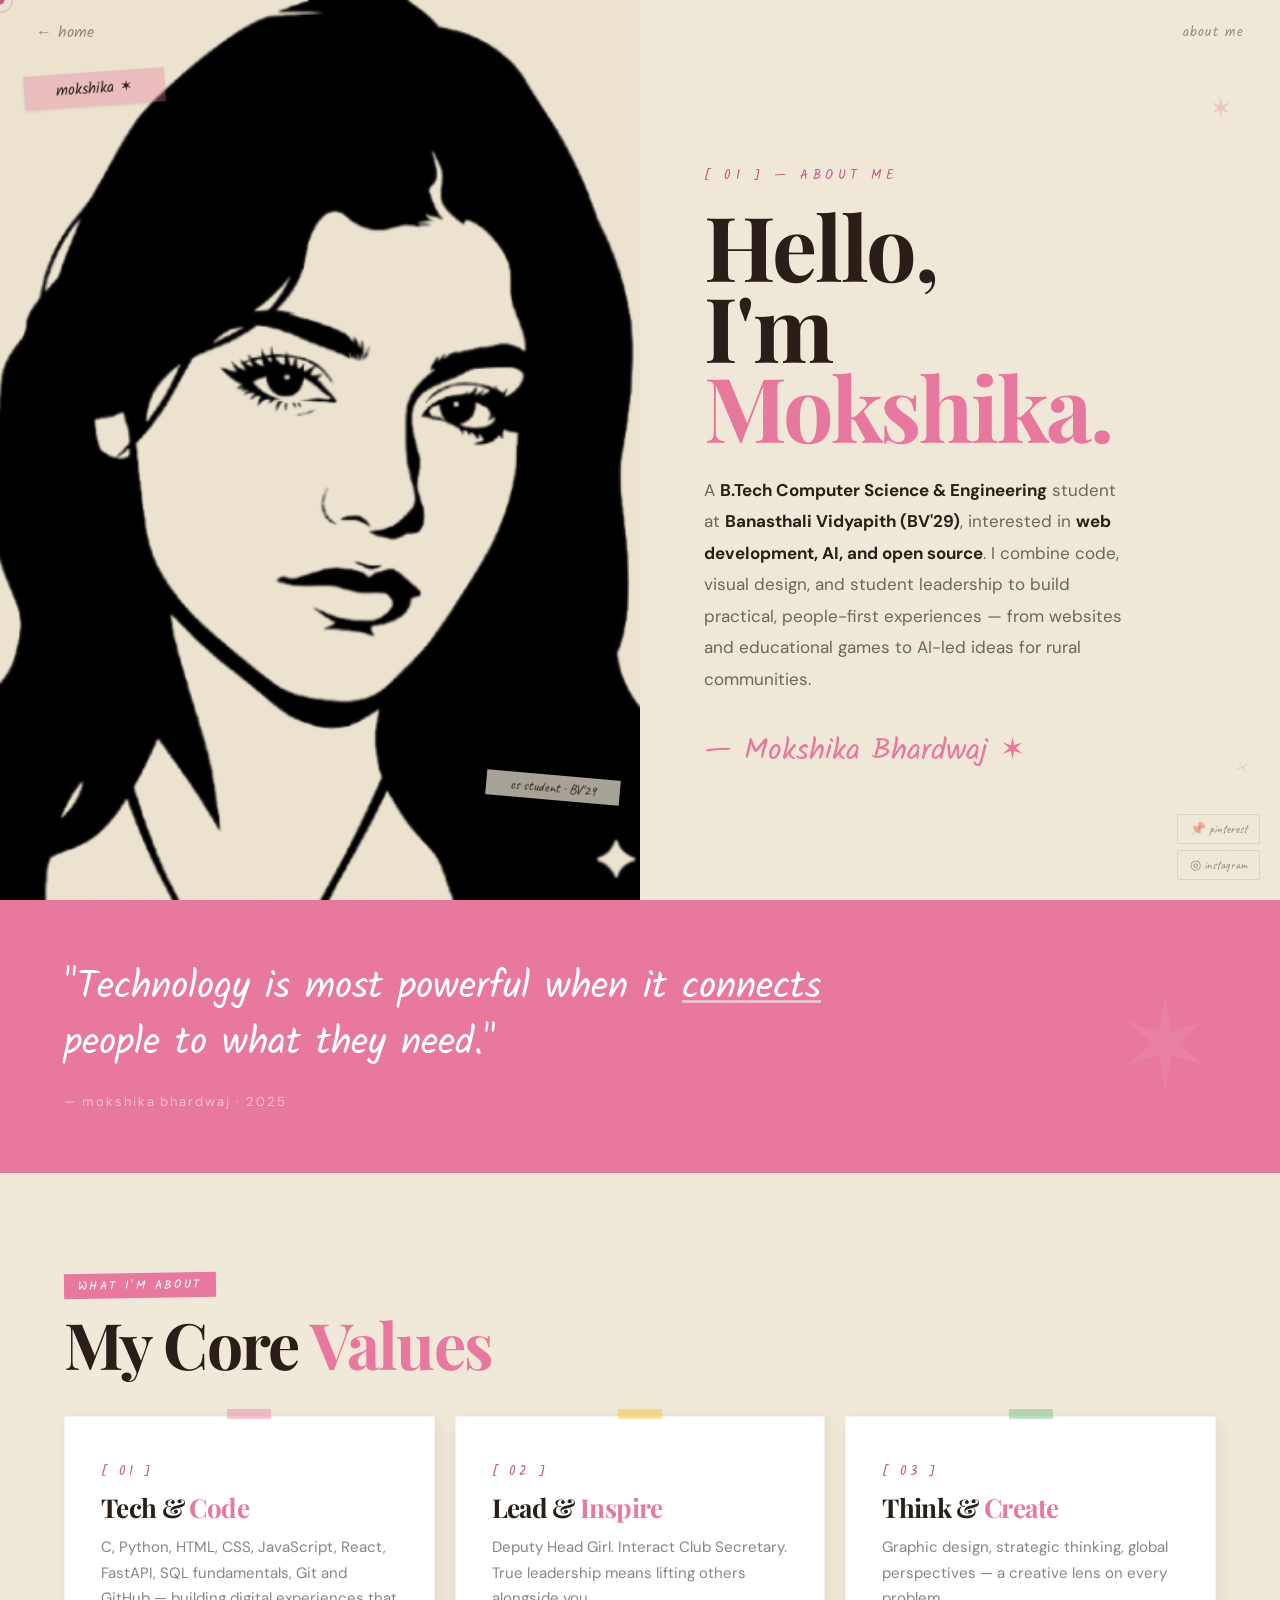
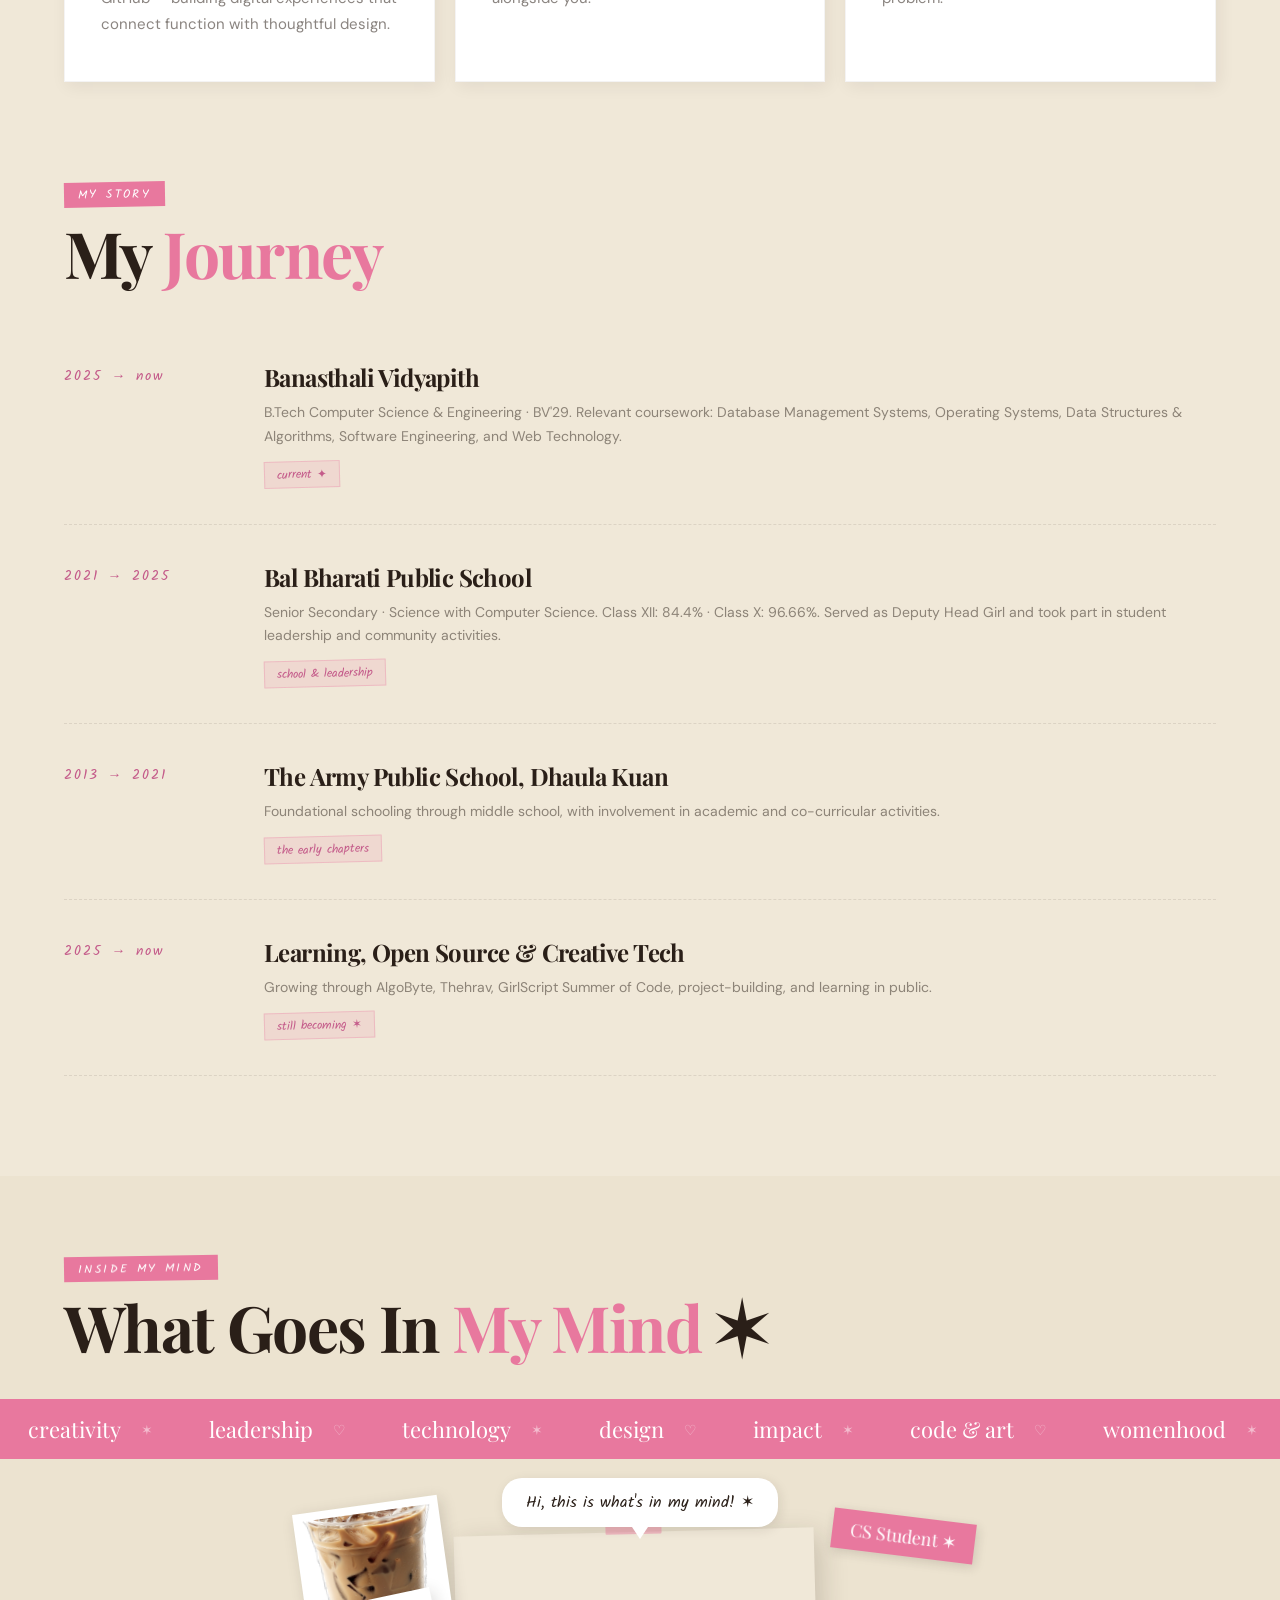
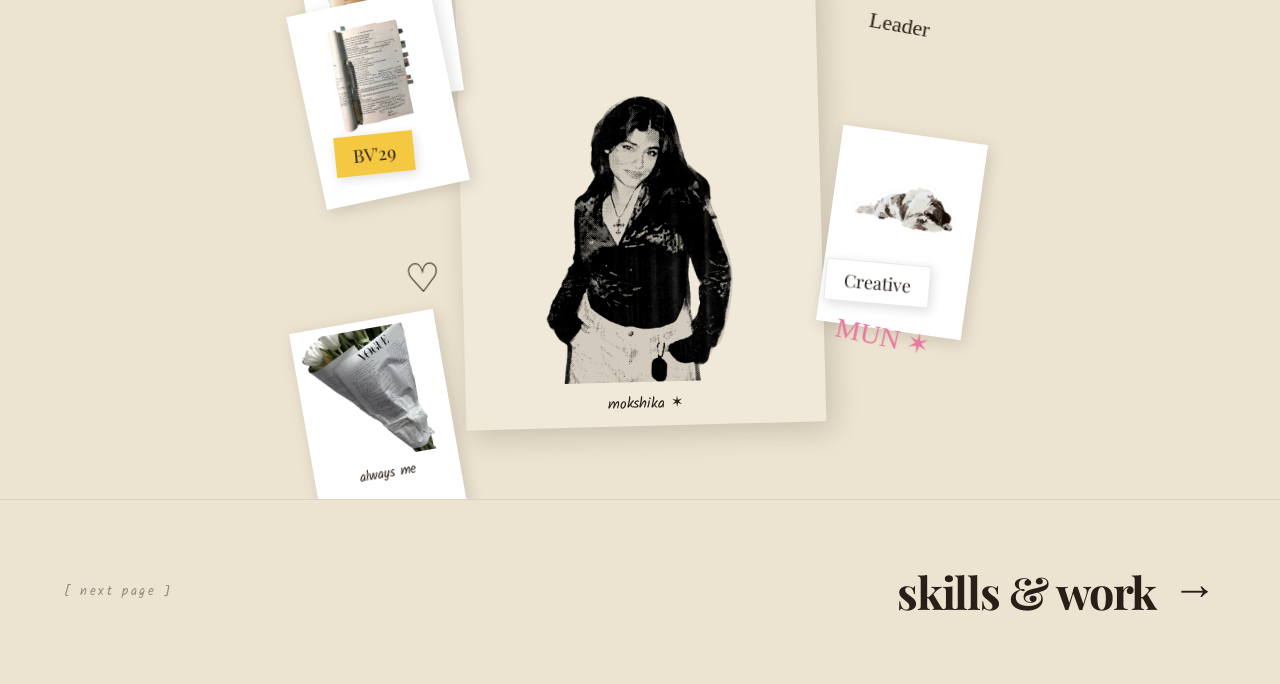
==== commit c0f272ec: "Refine portrait sticker spacing and smooth entrance motion for each screen size" ====
--- a/about.html
+++ b/about.html
@@ -66,7 +66,7 @@
     /* ══ VALUES SECTION ══ */
     .values-section { padding:100px 64px; background:var(--cream); }
     .values-grid { display:grid; grid-template-columns:repeat(3,1fr); gap:20px; }
-    .val-card { background:#fff; padding:44px 36px; position:relative; box-shadow:3px 4px 16px rgba(42,31,24,.07); border:1px solid rgba(42,31,24,.05); transition:transform .3s cubic-bezier(.34,1.56,.64,1), box-shadow .3s; }
+    .val-card { background:#fff; padding:44px 36px; position:relative; box-shadow:3px 4px 16px rgba(42,31,24,.07); border:1px solid rgba(42,31,24,.05); transition:transform .3s cubic-bezier(.22,1,.36,1), box-shadow .3s; }
     .val-card:hover { transform:translateY(-7px) rotate(-1.5deg); box-shadow:6px 12px 28px rgba(42,31,24,.14); }
     .val-tape { position:absolute; top:-8px; left:50%; transform:translateX(-50%); width:44px; height:10px; border-radius:1px; }
     .val-num { font-family:'Kalam',cursive; font-size:13px; letter-spacing:.25em; color:var(--pink2); margin-bottom:12px; }
@@ -183,6 +183,8 @@
       font-family: 'Kalam', cursive;
       pointer-events: none;
       opacity: 0;
+      transform-origin: center;
+      will-change: transform, opacity, translate;
     }
 
     /* polaroid stickers */
@@ -226,16 +228,16 @@
     .stk-emoji { font-size: 40px; }
 
     /* positions + animations — each delays for pop-in effect */
-    .stk-1  { top:8%;  left:4%;  --sx:-120px; --sy:-60px;  --sr:-8deg;  --r:-8deg;  animation: stickerPop 1.5s cubic-bezier(.34,1.56,.64,1) .5s forwards, float 4s ease-in-out 1.1s infinite; --r:-8deg; }
-    .stk-2  { top:12%; right:5%; --sx:120px;  --sy:-80px;  --sr:7deg;   animation: stickerPop 1.5s cubic-bezier(.34,1.56,.64,1) .7s forwards, floatR 4.5s ease-in-out 1.3s infinite; --r:7deg; }
-    .stk-3  { top:28%; left:2%;  --sx:-140px; --sy:20px;   --sr:-12deg; animation: stickerPop 1.5s cubic-bezier(.34,1.56,.64,1) .9s forwards, float 5s ease-in-out 1.5s infinite; --r:-12deg; }
-    .stk-4  { top:28%; right:2%; --sx:140px;  --sy:30px;   --sr:10deg;  animation: stickerPop 1.5s cubic-bezier(.34,1.56,.64,1) 1.1s forwards, floatR 3.8s ease-in-out 1.7s infinite; --r:10deg; }
-    .stk-5  { top:50%; left:3%;  --sx:-130px; --sy:60px;   --sr:-6deg;  animation: stickerPop 1.5s cubic-bezier(.34,1.56,.64,1) 1.3s forwards, float 4.2s ease-in-out 1.9s infinite; --r:-6deg; }
-    .stk-6  { top:50%; right:3%; --sx:130px;  --sy:50px;   --sr:8deg;   animation: stickerPop 1.5s cubic-bezier(.34,1.56,.64,1) 1.5s forwards, floatR 5.2s ease-in-out 2.1s infinite; --r:8deg; }
-    .stk-7  { top:70%; left:6%;  --sx:-100px; --sy:90px;   --sr:-3deg;  animation: stickerPop 1.5s cubic-bezier(.34,1.56,.64,1) 1.7s forwards, float 3.6s ease-in-out 2.3s infinite; --r:-3deg; }
-    .stk-8  { top:70%; right:6%; --sx:100px;  --sy:80px;   --sr:5deg;   animation: stickerPop 1.5s cubic-bezier(.34,1.56,.64,1) 1.9s forwards, floatR 4.8s ease-in-out 2.5s infinite; --r:5deg; }
-    .stk-9  { top:85%; left:18%; --sx:-60px;  --sy:110px;  --sr:-10deg; animation: stickerPop 1.6s cubic-bezier(.34,1.56,.64,1) 2.1s forwards, float 4s ease-in-out 2.7s infinite; --r:-10deg; }
-    .stk-10 { top:85%; right:18%;--sx:60px;   --sy:100px;  --sr:12deg;  animation: stickerPop 1.6s cubic-bezier(.34,1.56,.64,1) 2.3s forwards, floatR 5s ease-in-out 2.9s infinite; --r:12deg; }
+    .stk-1  { top:8%;  left:4%;  --sx:-120px; --sy:-60px;  --sr:-8deg;  --r:-8deg;  animation: stickerPop 1.05s cubic-bezier(.22,1,.36,1) .5s forwards, float 4s ease-in-out 1.1s infinite; --r:-8deg; }
+    .stk-2  { top:12%; right:5%; --sx:120px;  --sy:-80px;  --sr:7deg;   animation: stickerPop 1.05s cubic-bezier(.22,1,.36,1) .7s forwards, floatR 4.5s ease-in-out 1.3s infinite; --r:7deg; }
+    .stk-3  { top:28%; left:2%;  --sx:-140px; --sy:20px;   --sr:-12deg; animation: stickerPop 1.05s cubic-bezier(.22,1,.36,1) .9s forwards, float 5s ease-in-out 1.5s infinite; --r:-12deg; }
+    .stk-4  { top:28%; right:2%; --sx:140px;  --sy:30px;   --sr:10deg;  animation: stickerPop 1.05s cubic-bezier(.22,1,.36,1) 1.1s forwards, floatR 3.8s ease-in-out 1.7s infinite; --r:10deg; }
+    .stk-5  { top:50%; left:3%;  --sx:-130px; --sy:60px;   --sr:-6deg;  animation: stickerPop 1.05s cubic-bezier(.22,1,.36,1) 1.3s forwards, float 4.2s ease-in-out 1.9s infinite; --r:-6deg; }
+    .stk-6  { top:50%; right:3%; --sx:130px;  --sy:50px;   --sr:8deg;   animation: stickerPop 1.05s cubic-bezier(.22,1,.36,1) 1.5s forwards, floatR 5.2s ease-in-out 2.1s infinite; --r:8deg; }
+    .stk-7  { top:70%; left:6%;  --sx:-100px; --sy:90px;   --sr:-3deg;  animation: stickerPop 1.05s cubic-bezier(.22,1,.36,1) 1.7s forwards, float 3.6s ease-in-out 2.3s infinite; --r:-3deg; }
+    .stk-8  { top:70%; right:6%; --sx:100px;  --sy:80px;   --sr:5deg;   animation: stickerPop 1.05s cubic-bezier(.22,1,.36,1) 1.9s forwards, floatR 4.8s ease-in-out 2.5s infinite; --r:5deg; }
+    .stk-9  { top:85%; left:18%; --sx:-60px;  --sy:110px;  --sr:-10deg; animation: stickerPop 1.1s cubic-bezier(.22,1,.36,1) 2.1s forwards, float 4s ease-in-out 2.7s infinite; --r:-10deg; }
+    .stk-10 { top:85%; right:18%;--sx:60px;   --sy:100px;  --sr:12deg;  animation: stickerPop 1.1s cubic-bezier(.22,1,.36,1) 2.3s forwards, floatR 5s ease-in-out 2.9s infinite; --r:12deg; }
 
     /* ── THOUGHT BUBBLE (above photo) ── */
     .thought-bubble {
@@ -249,7 +251,7 @@
       font-family: 'Kalam', cursive; font-size: 16px; color: var(--ink);
       white-space: nowrap;
       opacity: 0;
-      animation: thoughtPop .6s cubic-bezier(.34,1.56,.64,1) .4s forwards, thoughtFloat 4s ease-in-out 1s infinite;
+      animation: thoughtPop .6s cubic-bezier(.22,1,.36,1) .4s forwards, thoughtFloat 4s ease-in-out 1s infinite;
       --sx:0; --sy:0; --sr:0deg; --r:0deg;
     }
     .thought-bubble::after {
@@ -281,16 +283,16 @@
       .mem-photo { width: 360px; }
       .mem-photo img { height: 440px; }
 
-      .stk-1  { top: 7%;  left: calc(50% - 350px); right: auto; --sx: -38px; --sy: -28px; }
-      .stk-2  { top: 9%;  right: calc(50% - 360px); left: auto; --sx: 38px; --sy: -30px; }
-      .stk-3  { top: 22%; left: calc(50% - 350px); right: auto; --sx: -42px; --sy: 6px; }
-      .stk-4  { top: 24%; right: calc(50% - 278px); left: auto; --sx: 32px; --sy: 8px; }
-      .stk-5  { top: 43%; left: calc(50% - 320px); right: auto; --sx: -32px; --sy: 18px; }
-      .stk-6  { top: 43%; right: calc(50% - 350px); left: auto; --sx: 36px; --sy: 18px; }
-      .stk-7  { top: 61%; left: calc(50% - 248px); right: auto; --sx: -24px; --sy: 26px; }
-      .stk-8  { top: 63%; right: calc(50% - 325px); left: auto; --sx: 26px; --sy: 24px; }
-      .stk-9  { top: 72%; left: calc(50% - 350px); right: auto; --sx: -18px; --sy: 32px; }
-      .stk-10 { top: 72%; right: calc(50% - 278px); left: auto; --sx: 18px; --sy: 30px; }
+      .stk-1  { top: 7%;  left: calc(50% - 335px); right: auto; --sx: -28px; --sy: -28px; }
+      .stk-2  { top: 9%;  right: calc(50% - 335px); left: auto; --sx: 28px; --sy: -30px; }
+      .stk-3  { top: 22%; left: calc(50% - 335px); right: auto; --sx: -30px; --sy: 6px; }
+      .stk-4  { top: 24%; right: calc(50% - 290px); left: auto; --sx: 22px; --sy: 8px; }
+      .stk-5  { top: 43%; left: calc(50% - 305px); right: auto; --sx: -22px; --sy: 18px; }
+      .stk-6  { top: 43%; right: calc(50% - 335px); left: auto; --sx: 26px; --sy: 18px; }
+      .stk-7  { top: 61%; left: calc(50% - 235px); right: auto; --sx: -18px; --sy: 26px; }
+      .stk-8  { top: 63%; right: calc(50% - 290px); left: auto; --sx: 18px; --sy: 24px; }
+      .stk-9  { top: 72%; left: calc(50% - 335px); right: auto; --sx: -14px; --sy: 32px; }
+      .stk-10 { top: 72%; right: calc(50% - 290px); left: auto; --sx: 14px; --sy: 30px; }
 
       .thought-bubble { top: 3%; left: 50%; max-width: 360px; white-space: nowrap; }
     }
@@ -301,16 +303,16 @@
       .mem-photo { width: 320px; }
       .mem-photo img { height: 400px; }
 
-      .stk-1  { top: 7%;  left: calc(50% - 326px); right: auto; --sx: -30px; --sy: -22px; }
-      .stk-2  { top: 9%;  right: calc(50% - 335px); left: auto; --sx: 30px; --sy: -24px; }
-      .stk-3  { top: 22%; left: calc(50% - 326px); right: auto; --sx: -34px; --sy: 5px; }
-      .stk-4  { top: 24%; right: calc(50% - 258px); left: auto; --sx: 28px; --sy: 6px; }
-      .stk-5  { top: 43%; left: calc(50% - 294px); right: auto; --sx: -28px; --sy: 14px; }
-      .stk-6  { top: 43%; right: calc(50% - 326px); left: auto; --sx: 30px; --sy: 14px; }
-      .stk-7  { top: 61%; left: calc(50% - 222px); right: auto; --sx: -20px; --sy: 20px; }
-      .stk-8  { top: 63%; right: calc(50% - 300px); left: auto; --sx: 22px; --sy: 20px; }
-      .stk-9  { top: 72%; left: calc(50% - 326px); right: auto; --sx: -14px; --sy: 24px; }
-      .stk-10 { top: 72%; right: calc(50% - 258px); left: auto; --sx: 14px; --sy: 24px; }
+      .stk-1  { top: 7%;  left: calc(50% - 315px); right: auto; --sx: -22px; --sy: -22px; }
+      .stk-2  { top: 9%;  right: calc(50% - 315px); left: auto; --sx: 22px; --sy: -24px; }
+      .stk-3  { top: 22%; left: calc(50% - 315px); right: auto; --sx: -24px; --sy: 5px; }
+      .stk-4  { top: 24%; right: calc(50% - 270px); left: auto; --sx: 20px; --sy: 6px; }
+      .stk-5  { top: 43%; left: calc(50% - 285px); right: auto; --sx: -20px; --sy: 14px; }
+      .stk-6  { top: 43%; right: calc(50% - 315px); left: auto; --sx: 22px; --sy: 14px; }
+      .stk-7  { top: 61%; left: calc(50% - 215px); right: auto; --sx: -14px; --sy: 20px; }
+      .stk-8  { top: 63%; right: calc(50% - 270px); left: auto; --sx: 16px; --sy: 20px; }
+      .stk-9  { top: 72%; left: calc(50% - 315px); right: auto; --sx: -10px; --sy: 24px; }
+      .stk-10 { top: 72%; right: calc(50% - 270px); left: auto; --sx: 10px; --sy: 24px; }
 
       .thought-bubble { top: 3%; left: 50%; max-width: 320px; white-space: nowrap; }
     }
@@ -351,12 +353,12 @@
         left: 50%;
         top: 50%;
         transform: translate(-50%, -50%);
-        width: min(62vw, 250px);
+        width: min(56vw, 230px);
         z-index: 6;
       }
       .mem-photo img {
         width: 100%;
-        height: clamp(260px, 78vw, 310px);
+        height: clamp(250px, 70vw, 290px);
       }
 
       .thought-bubble {
--- a/style.css
+++ b/style.css
@@ -92,8 +92,9 @@
 @keyframes riseIn  { from{opacity:0;transform:translateY(22px);}  to{opacity:1;transform:translateY(0);} }
 @keyframes fadeIn  { from{opacity:0;} to{opacity:1;} }
 @keyframes fadeSlide { from{opacity:0;transform:translateY(10px);} to{opacity:1;transform:translateY(0);} }
-@keyframes float   { 0%,100%{transform:translateY(0) rotate(var(--r,0deg));} 50%{transform:translateY(-10px) rotate(var(--r,0deg));} }
-@keyframes floatR  { 0%,100%{transform:translateY(0) rotate(var(--r,0deg));} 50%{transform:translateY(10px) rotate(var(--r,0deg));} }
+@keyframes float   { 0%,100%{translate:0 0;} 50%{translate:0 -7px;} }
+@keyframes floatR  { 0%,100%{translate:0 0;} 50%{translate:0 7px;} }
 @keyframes marquee { from{transform:translateX(0);} to{transform:translateX(-50%);} }
-@keyframes stickerPop { 0%{opacity:0;transform:translate(var(--sx,0),var(--sy,0)) scale(0) rotate(var(--sr,0deg));} 60%{transform:translate(var(--sx,0),var(--sy,0)) scale(1.15) rotate(var(--sr,0deg));} 100%{opacity:1;transform:translate(var(--sx,0),var(--sy,0)) scale(1) rotate(var(--sr,0deg));} }
+/* Entrance transform and gentle floating now use separate CSS properties, so they no longer compete. */
+@keyframes stickerPop { 0%{opacity:0;transform:translate(var(--sx,0),var(--sy,0)) scale(.96) rotate(var(--sr,0deg));} 68%{opacity:1;transform:translate(0,0) scale(1.02) rotate(var(--r,var(--sr,0deg)));} 100%{opacity:1;transform:translate(0,0) scale(1) rotate(var(--r,var(--sr,0deg)));} }
 @keyframes barPulse { from{height:3px;} to{height:12px;} }
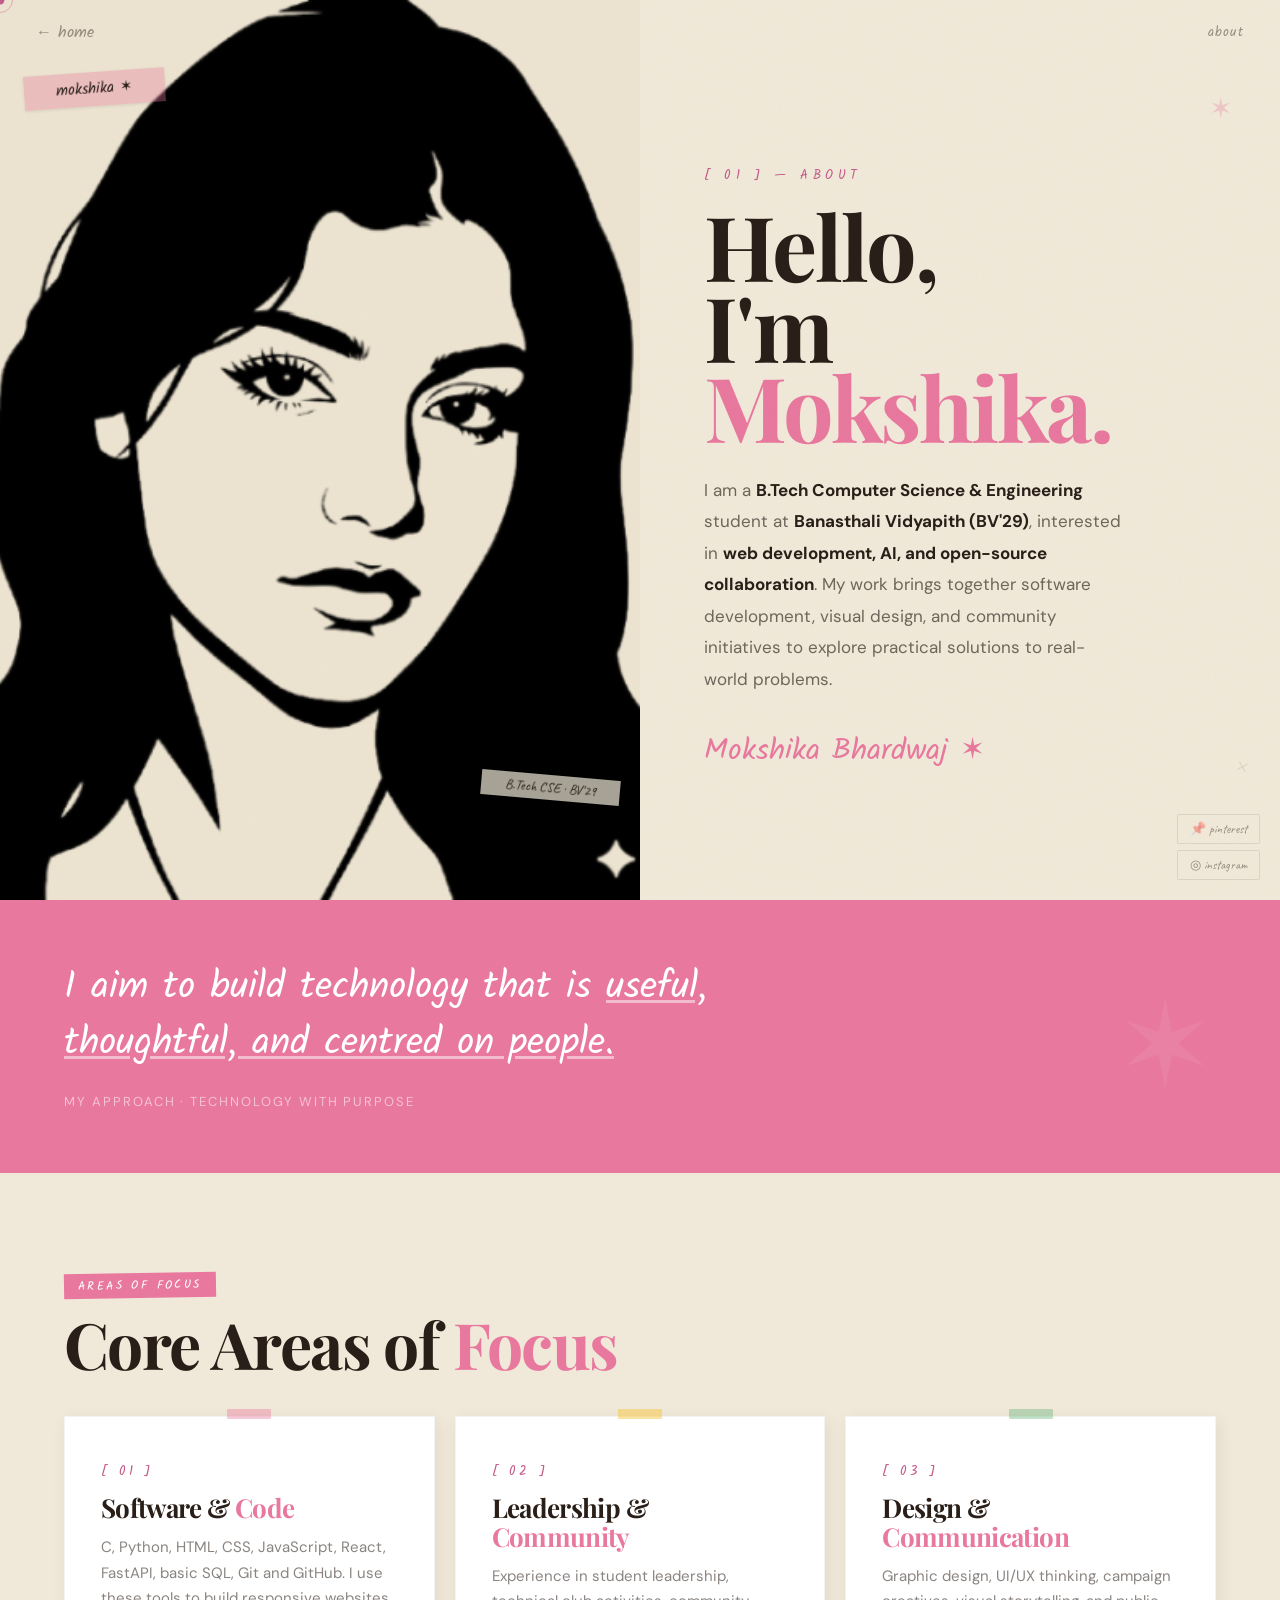
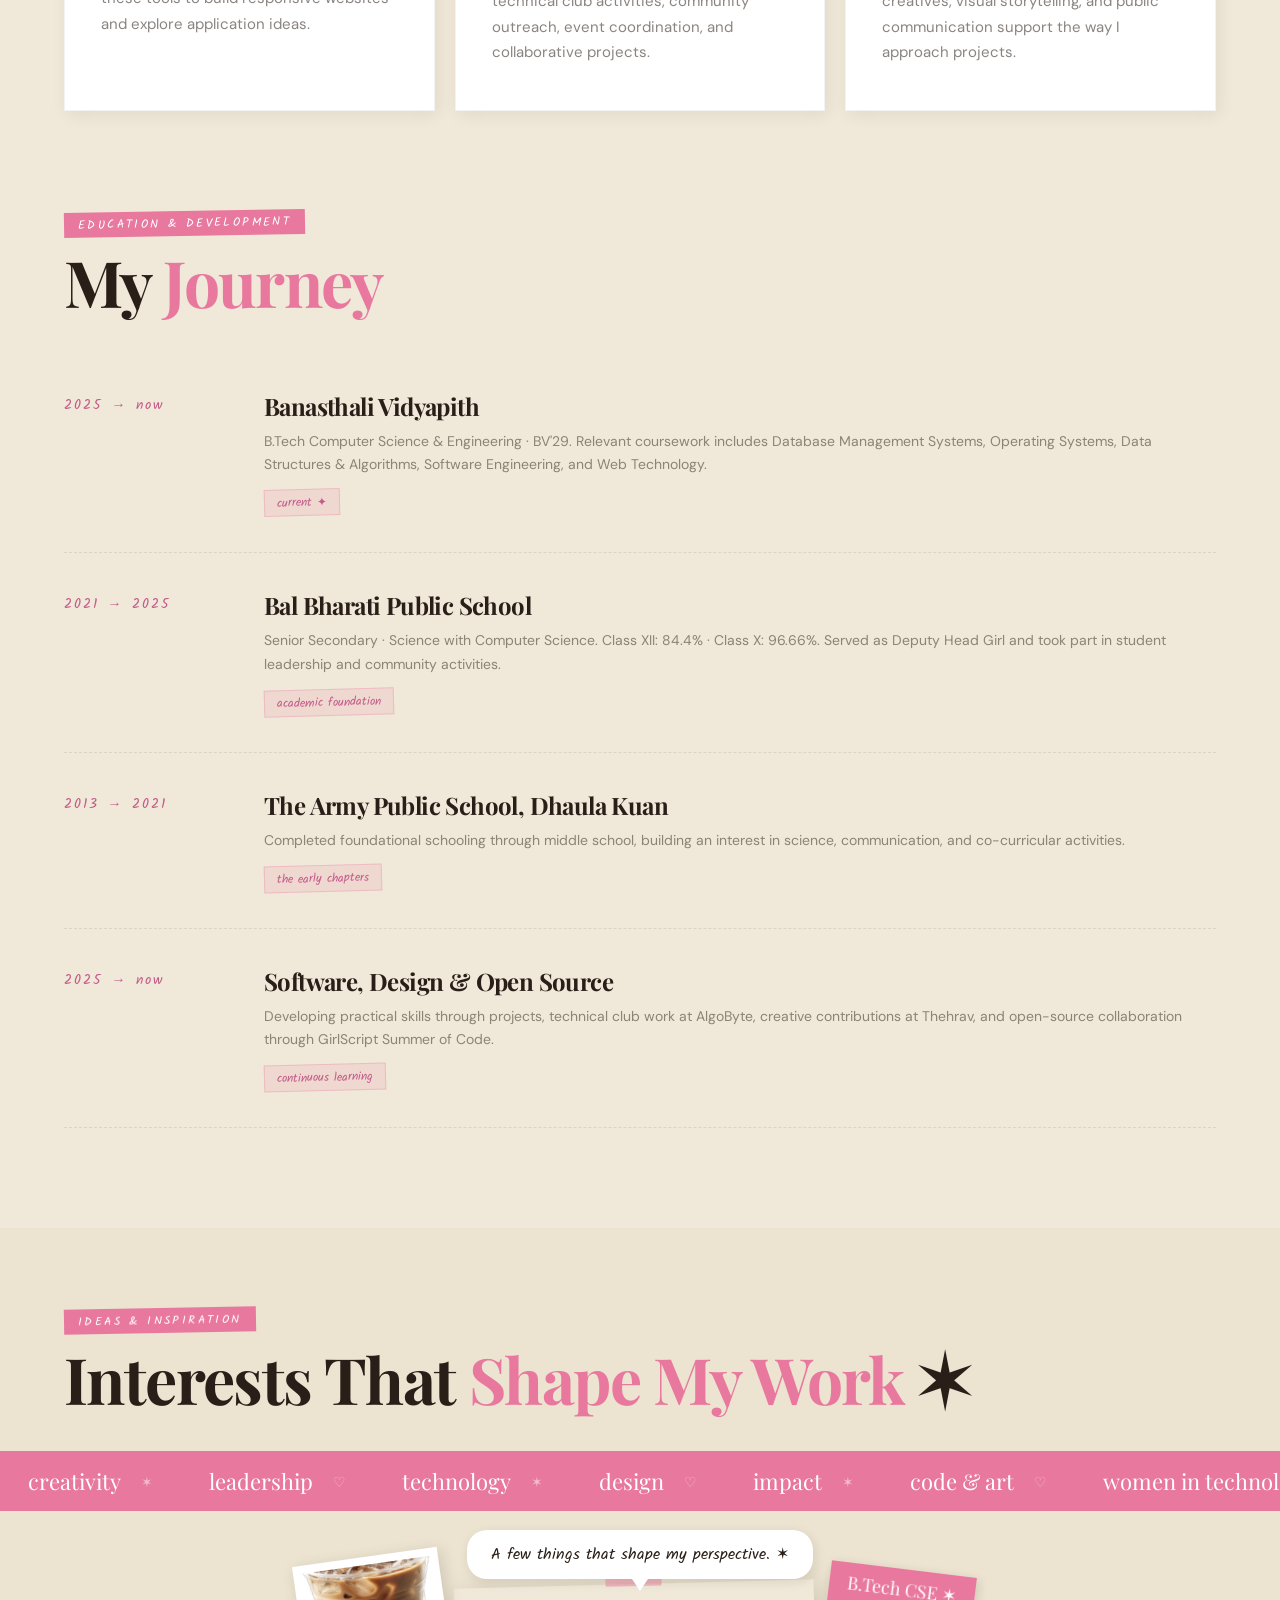
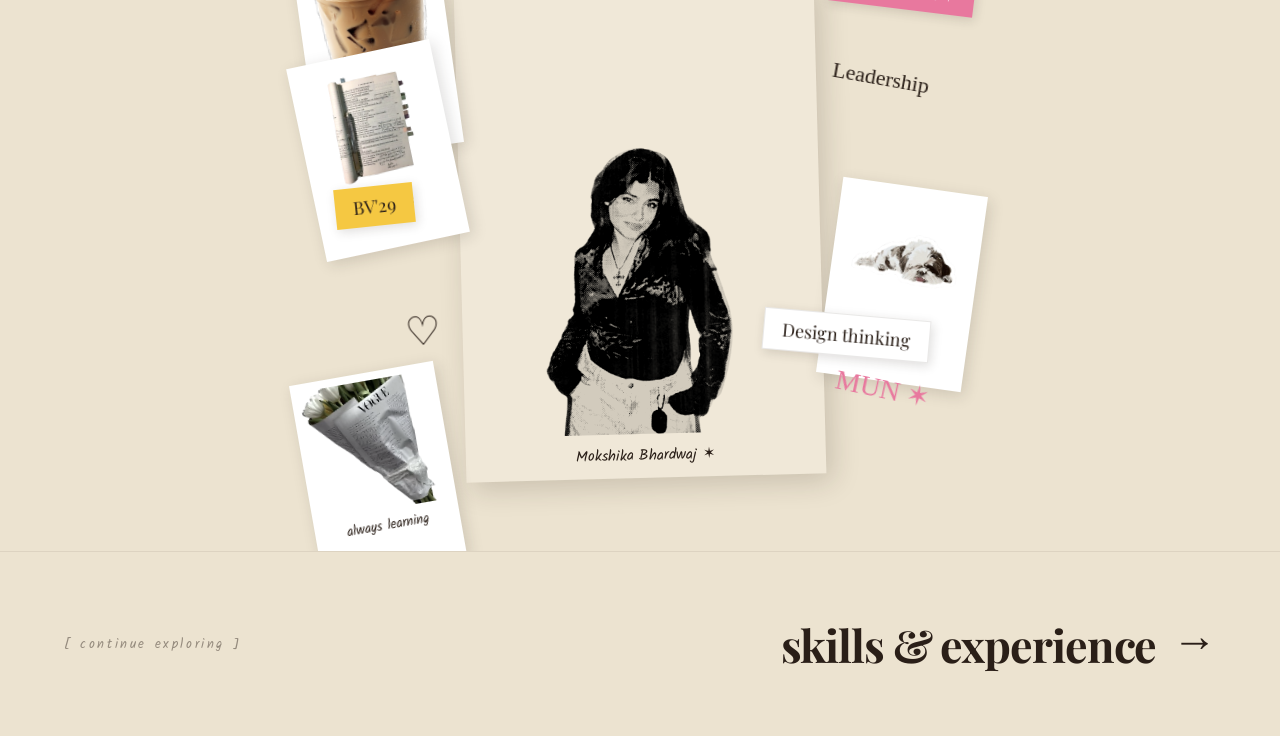
==== commit 6576dff1: "Edit About page copy for clarity and professionalism" ====
--- a/about.html
+++ b/about.html
@@ -3,7 +3,8 @@
 <head>
   <meta charset="UTF-8">
   <meta name="viewport" content="width=device-width, initial-scale=1.0">
-  <title>About — Mokshika</title>
+  <title>About | Mokshika Bhardwaj</title>
+  <meta name="description" content="Learn about Mokshika Bhardwaj, a B.Tech Computer Science student at Banasthali Vidyapith interested in software, AI, design, and open source.">
   <link rel="stylesheet" href="style.css">
   <style>
 
@@ -399,7 +400,7 @@
 
 <nav class="topnav">
   <a href="index.html" class="back-btn">← home</a>
-  <span class="nav-page-label">about me</span>
+  <span class="nav-page-label">about</span>
 </nav>
 
 <!-- ══ HERO ══ -->
@@ -407,51 +408,51 @@
   <div class="ah-photo">
     <img src="assets/about_hero.png" alt="Mokshika">
     <div class="photo-tape-1">mokshika ✶</div>
-    <div class="photo-tape-2">cs student · BV'29</div>
+    <div class="photo-tape-2">B.Tech CSE · BV'29</div>
   </div>
   <div class="ah-text">
     <span class="ah-deco-star">✶</span>
     <span class="ah-deco-x">×</span>
-    <p class="ah-eyebrow">[ 01 ] — about me</p>
+    <p class="ah-eyebrow">[ 01 ] — about</p>
     <h1 class="ah-title">Hello,<br>I'm <em>Mokshika.</em></h1>
     <p class="ah-body">
-      A <strong>B.Tech Computer Science &amp; Engineering</strong> student at <strong>Banasthali Vidyapith (BV'29)</strong>, interested in <strong>web development, AI, and open source</strong>. I combine code, visual design, and student leadership to build practical, people-first experiences — from websites and educational games to AI-led ideas for rural communities.
+      I am a <strong>B.Tech Computer Science &amp; Engineering</strong> student at <strong>Banasthali Vidyapith (BV'29)</strong>, interested in <strong>web development, AI, and open-source collaboration</strong>. My work brings together software development, visual design, and community initiatives to explore practical solutions to real-world problems.
     </p>
-    <span class="ah-sig">— Mokshika Bhardwaj ✶</span>
+    <span class="ah-sig">Mokshika Bhardwaj ✶</span>
   </div>
 </section>
 
 <!-- ══ PHILOSOPHY STRIP ══ -->
 <div class="phil-strip reveal">
   <div class="phil-deco">✶</div>
-  <p class="phil-quote">"Technology is most powerful when it <em>connects</em> people to what they need."</p>
-  <p class="phil-attr">— mokshika bhardwaj · 2025</p>
+  <p class="phil-quote">I aim to build technology that is <em>useful, thoughtful, and centred on people.</em></p>
+  <p class="phil-attr">MY APPROACH · TECHNOLOGY WITH PURPOSE</p>
 </div>
 
 <!-- ══ VALUES ══ -->
 <section class="values-section">
   <div class="reveal">
-    <div class="sec-tag">what i'm about</div>
-    <h2 class="sec-title">My Core <em>Values</em></h2>
+    <div class="sec-tag">areas of focus</div>
+    <h2 class="sec-title">Core Areas of <em>Focus</em></h2>
   </div>
   <div class="values-grid">
     <div class="val-card reveal">
       <div class="val-tape" style="background:rgba(232,120,158,.4)"></div>
       <div class="val-num">[ 01 ]</div>
-      <h3 class="val-title">Tech &amp; <em>Code</em></h3>
-      <p class="val-desc">C, Python, HTML, CSS, JavaScript, React, FastAPI, SQL fundamentals, Git and GitHub — building digital experiences that connect function with thoughtful design.</p>
+      <h3 class="val-title">Software &amp; <em>Code</em></h3>
+      <p class="val-desc">C, Python, HTML, CSS, JavaScript, React, FastAPI, basic SQL, Git and GitHub. I use these tools to build responsive websites and explore application ideas.</p>
     </div>
     <div class="val-card reveal rd1">
       <div class="val-tape" style="background:rgba(245,200,66,.5)"></div>
       <div class="val-num">[ 02 ]</div>
-      <h3 class="val-title">Lead &amp; <em>Inspire</em></h3>
-      <p class="val-desc">Deputy Head Girl. Interact Club Secretary. True leadership means lifting others alongside you.</p>
+      <h3 class="val-title">Leadership &amp; <em>Community</em></h3>
+      <p class="val-desc">Experience in student leadership, technical club activities, community outreach, event coordination, and collaborative projects.</p>
     </div>
     <div class="val-card reveal rd2">
       <div class="val-tape" style="background:rgba(100,180,120,.4)"></div>
       <div class="val-num">[ 03 ]</div>
-      <h3 class="val-title">Think &amp; <em>Create</em></h3>
-      <p class="val-desc">Graphic design, strategic thinking, global perspectives — a creative lens on every problem.</p>
+      <h3 class="val-title">Design &amp; <em>Communication</em></h3>
+      <p class="val-desc">Graphic design, UI/UX thinking, campaign creatives, visual storytelling, and public communication support the way I approach projects.</p>
     </div>
   </div>
 </section>
@@ -459,7 +460,7 @@
 <!-- ══ TIMELINE ══ -->
 <section class="tl-section">
   <div class="reveal">
-    <div class="sec-tag">my story</div>
+    <div class="sec-tag">education &amp; development</div>
     <h2 class="sec-title">My <em>Journey</em></h2>
   </div>
   <div class="tl-list">
@@ -467,7 +468,7 @@
       <div class="tl-year">2025 → now</div>
       <div>
         <div class="tl-name">Banasthali Vidyapith</div>
-        <div class="tl-sub">B.Tech Computer Science &amp; Engineering · BV'29. Relevant coursework: Database Management Systems, Operating Systems, Data Structures &amp; Algorithms, Software Engineering, and Web Technology.</div>
+        <div class="tl-sub">B.Tech Computer Science &amp; Engineering · BV'29. Relevant coursework includes Database Management Systems, Operating Systems, Data Structures &amp; Algorithms, Software Engineering, and Web Technology.</div>
         <span class="tl-badge">current ✦</span>
       </div>
     </div>
@@ -476,23 +477,23 @@
       <div>
         <div class="tl-name">Bal Bharati Public School</div>
         <div class="tl-sub">Senior Secondary · Science with Computer Science. Class XII: 84.4% · Class X: 96.66%. Served as Deputy Head Girl and took part in student leadership and community activities.</div>
-        <span class="tl-badge">school &amp; leadership</span>
+        <span class="tl-badge">academic foundation</span>
       </div>
     </div>
     <div class="tl-item reveal rd2">
       <div class="tl-year">2013 → 2021</div>
       <div>
         <div class="tl-name">The Army Public School, Dhaula Kuan</div>
-        <div class="tl-sub">Foundational schooling through middle school, with involvement in academic and co-curricular activities.</div>
+        <div class="tl-sub">Completed foundational schooling through middle school, building an interest in science, communication, and co-curricular activities.</div>
         <span class="tl-badge">the early chapters</span>
       </div>
     </div>
     <div class="tl-item reveal rd3">
       <div class="tl-year">2025 → now</div>
       <div>
-        <div class="tl-name">Learning, Open Source &amp; Creative Tech</div>
-        <div class="tl-sub">Growing through AlgoByte, Thehrav, GirlScript Summer of Code, project-building, and learning in public.</div>
-        <span class="tl-badge">still becoming ✶</span>
+        <div class="tl-name">Software, Design &amp; Open Source</div>
+        <div class="tl-sub">Developing practical skills through projects, technical club work at AlgoByte, creative contributions at Thehrav, and open-source collaboration through GirlScript Summer of Code.</div>
+        <span class="tl-badge">continuous learning</span>
       </div>
     </div>
   </div>
@@ -503,8 +504,8 @@
 <section class="memory-section" id="memSection">
 
   <div class="mem-header reveal">
-    <div class="sec-tag">inside my mind</div>
-    <h2 class="sec-title">What Goes In <em>My Mind</em> ✶</h2>
+    <div class="sec-tag">ideas &amp; inspiration</div>
+    <h2 class="sec-title">Interests That <em>Shape My Work</em> ✶</h2>
   </div>
 
   <!-- SCROLLING BANNER 1 — pink -->
@@ -516,7 +517,7 @@
       <span class="banner-item">design <span class="banner-sep">♡</span></span>
       <span class="banner-item">impact <span class="banner-sep">✶</span></span>
       <span class="banner-item">code &amp; art <span class="banner-sep">♡</span></span>
-      <span class="banner-item">womenhood<span class="banner-sep">✶</span></span>
+      <span class="banner-item">women in technology<span class="banner-sep">✶</span></span>
       <span class="banner-item">humanity <span class="banner-sep">♡</span></span>
       <!-- duplicate for seamless loop -->
       <span class="banner-item">creativity <span class="banner-sep">✶</span></span>
@@ -525,8 +526,8 @@
       <span class="banner-item">design <span class="banner-sep">♡</span></span>
       <span class="banner-item">impact <span class="banner-sep">✶</span></span>
       <span class="banner-item">code &amp; art <span class="banner-sep">♡</span></span>
-      <span class="banner-item">womenhood<span class="banner-sep">✶</span></span>
-      <span class="banner-item">humani<span class="banner-sep">♡</span></span>
+      <span class="banner-item">women in technology<span class="banner-sep">✶</span></span>
+      <span class="banner-item">human-centred design <span class="banner-sep">♡</span></span>
     </div>
   </div>
 
@@ -534,14 +535,14 @@
   <div class="mem-stage" id="memStage">
 
     <!-- thought bubble above photo -->
-    <div class="thought-bubble">Hi, this is what's in my mind! ✶</div>
+    <div class="thought-bubble">A few things that shape my perspective. ✶</div>
 
     <!-- center polaroid photo -->
     <div class="mem-photo">
       <div class="mem-photo-frame">
         <div class="mem-photo-tape"></div>
         <img src="assets/mokshika_hero.png" alt="Mokshika">
-        <div class="mem-photo-cap">mokshika ✶</div>
+        <div class="mem-photo-cap">Mokshika Bhardwaj ✶</div>
       </div>
     </div>
 
@@ -549,11 +550,11 @@
     <!-- top-left: polaroid 1 -->
     <div class="stk stk-1 stk-polaroid">
       <img src="assets/about_wom_pic1.png" alt="">
-      <div class="stk-polaroid-cap">memories ♡</div>
+      <div class="stk-polaroid-cap">creative process</div>
     </div>
 
     <!-- top-right: text sticker -->
-    <div class="stk stk-2 stk-text">CS Student ✶</div>
+    <div class="stk stk-2 stk-text">B.Tech CSE ✶</div>
 
     <!-- mid-left: polaroid 2 -->
     <div class="stk stk-3 stk-polaroid">
@@ -562,7 +563,7 @@
     </div>
 
     <!-- mid-right: word sticker -->
-    <div class="stk stk-4 stk-word">Leader  </div>
+    <div class="stk stk-4 stk-word">Leadership</div>
 
     <!-- left: text sticker yellow -->
     <div class="stk stk-5 stk-text yellow">BV'29</div>
@@ -577,12 +578,12 @@
     <div class="stk stk-7 stk-emoji">♡</div>
 
     <!-- bottom-right: text white -->
-    <div class="stk stk-8 stk-text white">Creative</div>
+    <div class="stk stk-8 stk-text white">Design thinking</div>
 
     <!-- further bottom-left: polaroid 4 -->
     <div class="stk stk-9 stk-polaroid">
       <img src="assets/about_wom_pic4.png" alt="">
-      <div class="stk-polaroid-cap">always me</div>
+      <div class="stk-polaroid-cap">always learning</div>
     </div>
 
     <!-- further bottom-right: word sticker -->
@@ -593,8 +594,8 @@
 
 <!-- NEXT -->
 <div class="next-bar">
-  <span class="next-hint">[ next page ]</span>
-  <a href="work.html" class="next-link">skills &amp; work <span class="arr">→</span></a>
+  <span class="next-hint">[ continue exploring ]</span>
+  <a href="work.html" class="next-link">skills &amp; experience <span class="arr">→</span></a>
 </div>
 
 <!-- SOCIAL PILL -->
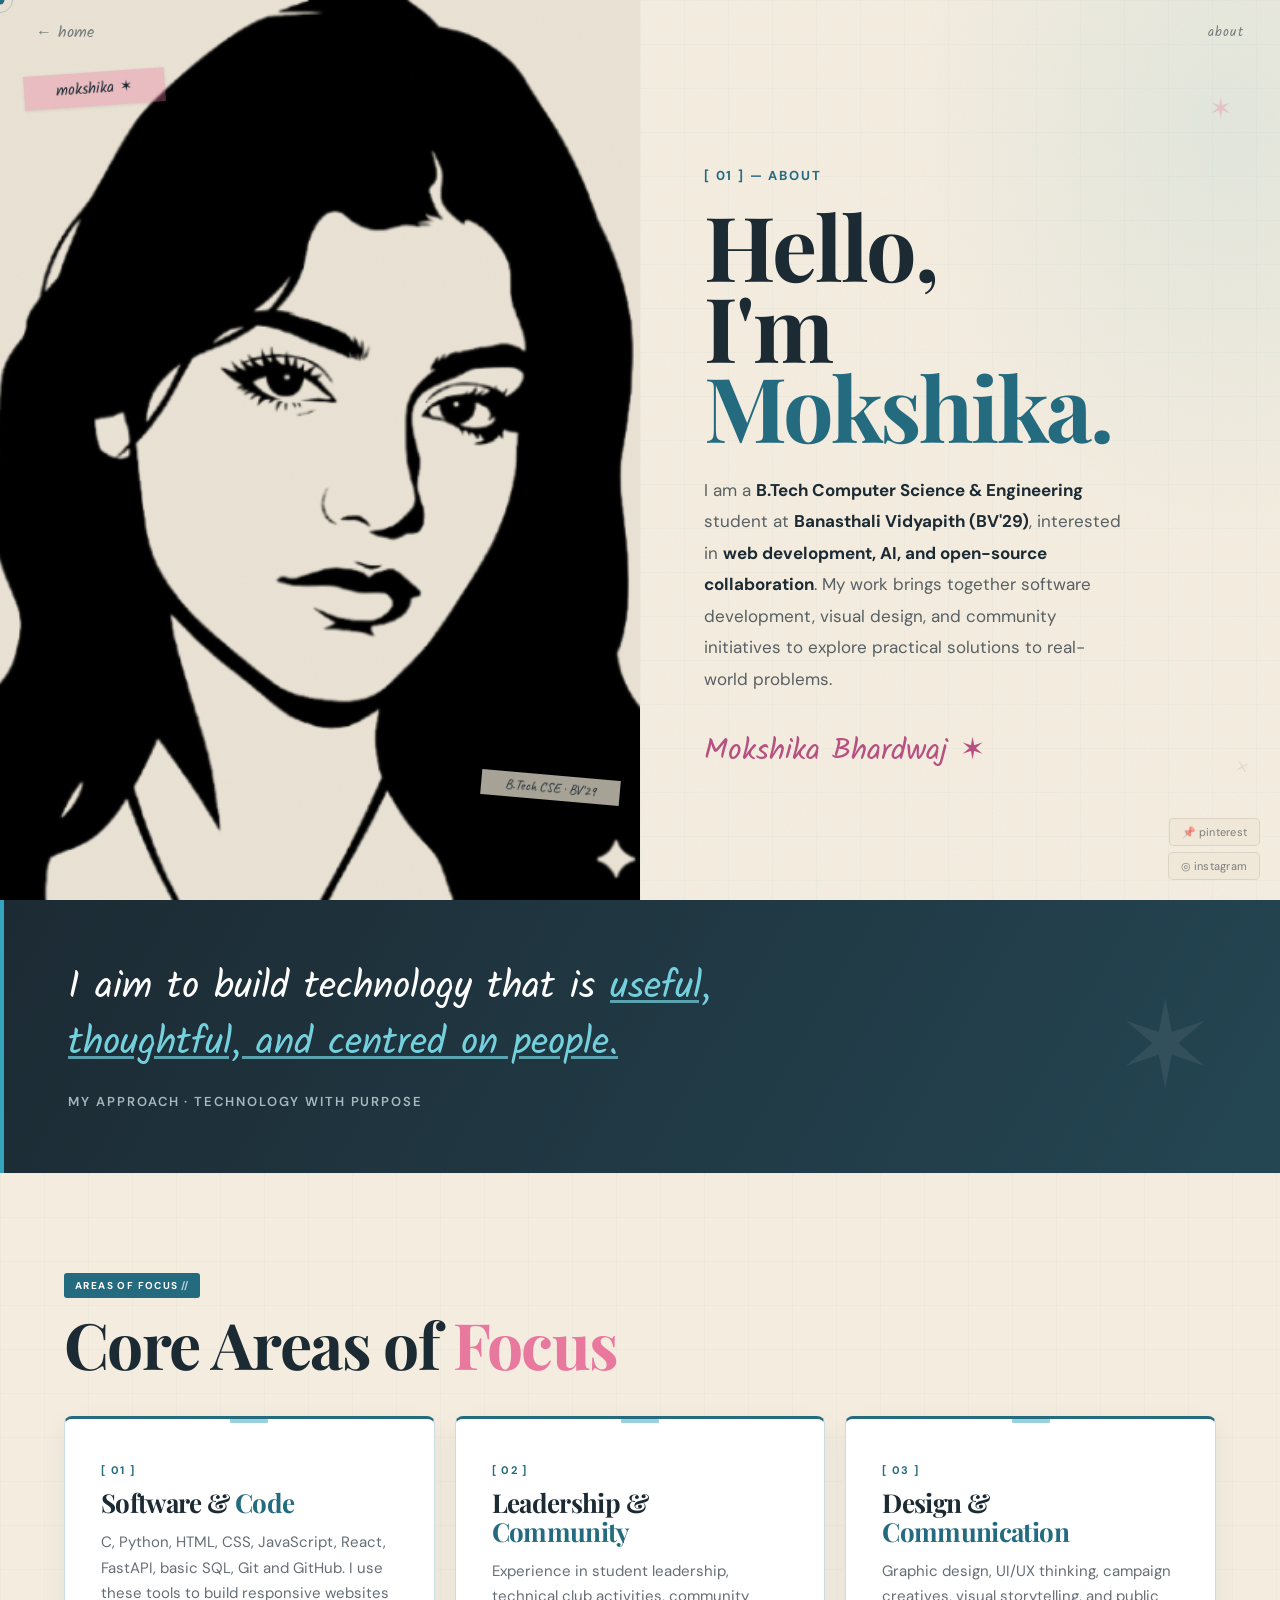
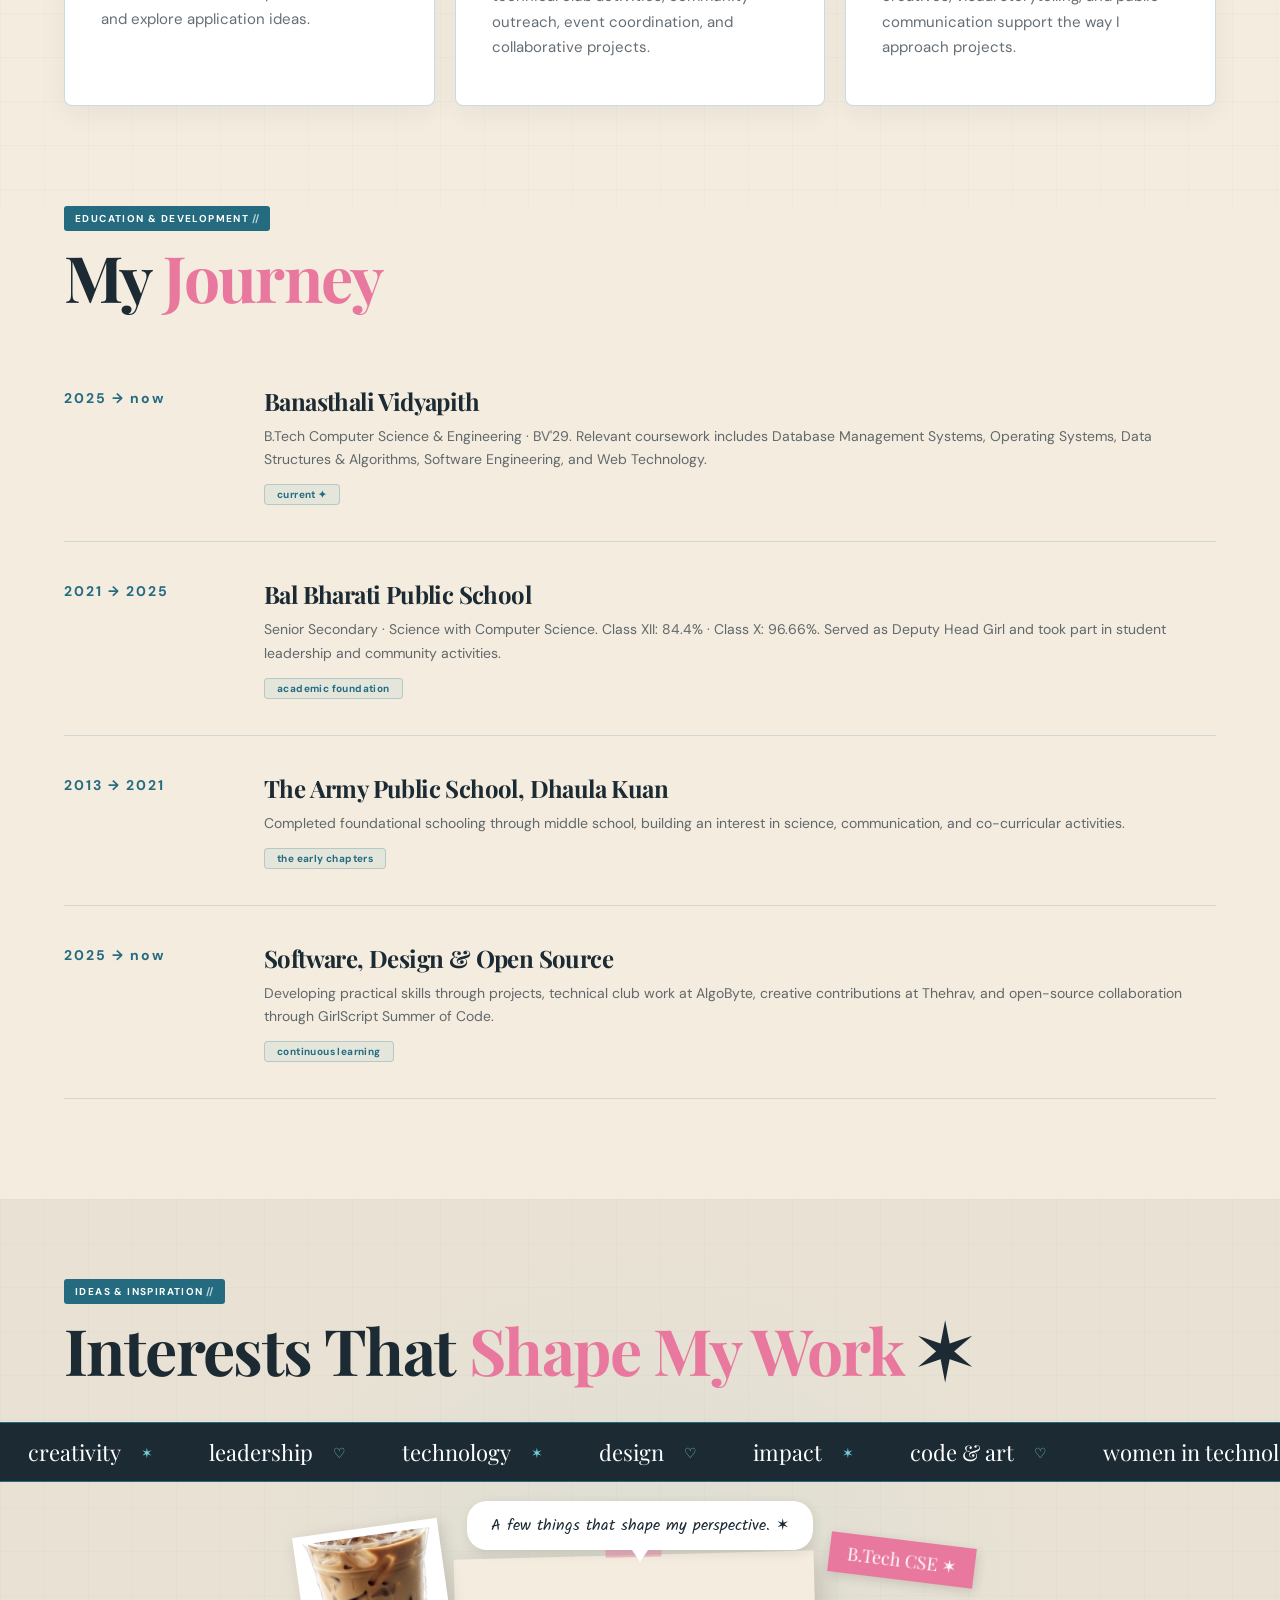
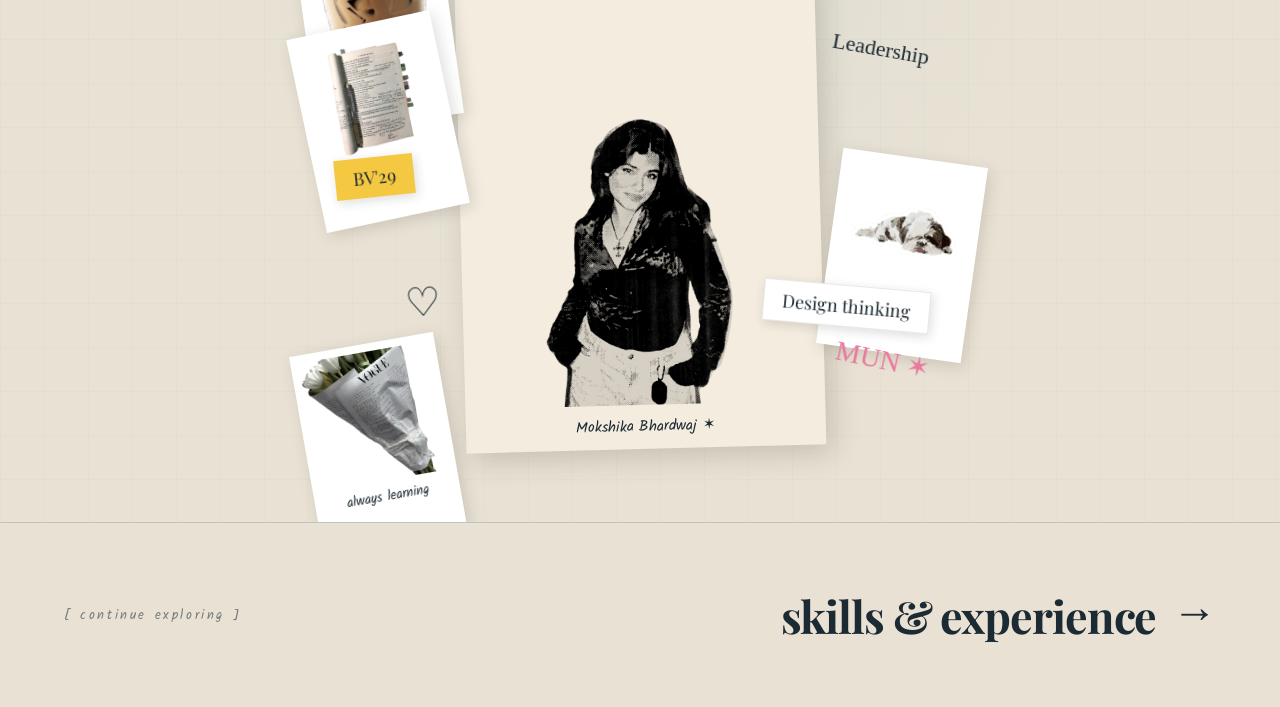
==== commit 877f561b: "Apply professional tech styling to about.html" ====
--- a/about.html
+++ b/about.html
@@ -391,6 +391,78 @@
       .stk-9  { top: 78%; left: 12%; right: auto; --sx: -8px; --sy: 12px; }
       .stk-10 { top: 78%; right: 12%; left: auto; --sx: 8px; --sy: 12px; }
     }
+  
+    /* ── PROFESSIONAL TECH LAYER: ABOUT ── */
+    .ah-text {
+      background-color: var(--cream);
+      background-image:
+        radial-gradient(ellipse at 92% 14%, rgba(53,164,189,.09), transparent 38%),
+        linear-gradient(rgba(36,107,128,.028) 1px, transparent 1px),
+        linear-gradient(90deg, rgba(36,107,128,.028) 1px, transparent 1px);
+      background-size: auto, 44px 44px, 44px 44px;
+    }
+    .ah-eyebrow, .tl-year { font-family: 'DM Sans', sans-serif; font-weight: 700; color: var(--tech); letter-spacing: .14em; }
+    .ah-body { color: rgba(28,42,51,.72); }
+    .ah-title em { color: var(--tech); }
+    .ah-sig { color: var(--pink2); }
+    .phil-strip {
+      background: linear-gradient(120deg, #1c2a33 0%, #244653 100%);
+      border-left: 4px solid var(--tech-bright);
+    }
+    .phil-quote em { color: #75d0de; text-decoration-color: rgba(117,208,222,.7); }
+    .phil-attr { color: rgba(224,243,246,.7); font-weight: 600; }
+    .values-section {
+      background-image:
+        linear-gradient(rgba(36,107,128,.026) 1px, transparent 1px),
+        linear-gradient(90deg, rgba(36,107,128,.026) 1px, transparent 1px);
+      background-size: 44px 44px;
+    }
+    .val-card {
+      border: 1px solid var(--tech-line);
+      border-top: 3px solid var(--tech);
+      border-radius: 8px;
+      box-shadow: 0 8px 26px rgba(28,42,51,.055);
+      transition: transform .25s ease, box-shadow .25s ease, border-color .25s ease;
+    }
+    .val-card:hover {
+      transform: translateY(-5px);
+      box-shadow: 0 14px 32px rgba(36,107,128,.12);
+      border-color: rgba(36,107,128,.34);
+    }
+    .val-tape { background: var(--tech-bright) !important; opacity: .5; height: 4px; width: 38px; top: 0; }
+    .val-num { font-family: 'DM Sans', sans-serif; font-size: 11px; font-weight: 700; color: var(--tech); letter-spacing: .12em; }
+    .val-title em { color: var(--tech); }
+    .val-desc, .tl-sub { color: rgba(28,42,51,.68); }
+    .tl-item { border-bottom: 1px solid rgba(36,107,128,.16); }
+    .tl-badge {
+      font-family: 'DM Sans', sans-serif;
+      font-size: 10px;
+      font-weight: 700;
+      letter-spacing: .04em;
+      background: var(--tech-wash);
+      border: 1px solid var(--tech-line);
+      color: var(--tech);
+      border-radius: 4px;
+      transform: none;
+    }
+    .memory-section {
+      background-image:
+        radial-gradient(ellipse at 50% 42%, rgba(53,164,189,.07), transparent 45%),
+        linear-gradient(rgba(36,107,128,.028) 1px, transparent 1px),
+        linear-gradient(90deg, rgba(36,107,128,.028) 1px, transparent 1px);
+      background-size: auto, 44px 44px, 44px 44px;
+    }
+    .banner-wrap.banner-pink {
+      background: #1c2a33;
+      border-color: var(--tech);
+    }
+    .banner-wrap.banner-pink .banner-sep { color: #75d0de; opacity: 1; }
+    @media (max-width: 860px) {
+      .phil-strip { border-left: 0; border-top: 3px solid var(--tech-bright); }
+      .val-card { padding: 32px 26px; }
+      .ah-text { background-size: auto, 36px 36px, 36px 36px; }
+    }
+
   </style>
 </head>
 <body>
--- a/style.css
+++ b/style.css
@@ -6,20 +6,28 @@
 *, *::before, *::after { margin:0; padding:0; box-sizing:border-box; }
 
 :root {
-  --cream:  #f0e8d8;
-  --cream2: #ece3d0;
-  --ink:    #2a1f18;
+  --cream:  #f3ecdf;
+  --cream2: #e9e2d4;
+  --ink:    #1c2a33;
   --pink:   #e8789e;
-  --pink2:  #c45b8a;
-  --muted:  rgba(42,31,24,0.45);
-  --tape:   rgba(240,232,216,0.75);
+  --pink2:  #b84f81;
+  --tech:   #246b80;
+  --tech-bright: #35a4bd;
+  --tech-line: rgba(36,107,128,0.24);
+  --tech-wash: rgba(53,164,189,0.08);
+  --muted:  rgba(28,42,51,0.56);
+  --tape:   rgba(243,236,223,0.78);
 }
 
 html { scroll-behavior: smooth; }
 
 body {
   background-color: var(--cream);
-  background-image: url("data:image/svg+xml,%3Csvg xmlns='http://www.w3.org/2000/svg' width='400' height='400'%3E%3Cfilter id='p'%3E%3CfeTurbulence type='fractalNoise' baseFrequency='0.65' numOctaves='3' stitchTiles='stitch'/%3E%3CfeColorMatrix type='saturate' values='0'/%3E%3C/filter%3E%3Crect width='100%25' height='100%25' filter='url(%23p)' opacity='0.055'/%3E%3C/svg%3E");
+  background-image:
+    linear-gradient(rgba(36,107,128,.028) 1px, transparent 1px),
+    linear-gradient(90deg, rgba(36,107,128,.028) 1px, transparent 1px),
+    url("data:image/svg+xml,%3Csvg xmlns='http://www.w3.org/2000/svg' width='400' height='400'%3E%3Cfilter id='p'%3E%3CfeTurbulence type='fractalNoise' baseFrequency='0.65' numOctaves='3' stitchTiles='stitch'/%3E%3CfeColorMatrix type='saturate' values='0'/%3E%3C/filter%3E%3Crect width='100%25' height='100%25' filter='url(%23p)' opacity='0.055'/%3E%3C/svg%3E");
+  background-size: 44px 44px, 44px 44px, 400px 400px;
   color: var(--ink);
   font-family: 'DM Sans', sans-serif;
   cursor: none;
@@ -48,13 +56,13 @@
 }
 
 /* ── CURSOR ── */
-.cur-dot { width:9px; height:9px; background:var(--pink2); border-radius:50%; position:fixed; z-index:9999; pointer-events:none; transform:translate(-50%,-50%); }
-.cur-ring { width:26px; height:26px; border:1.5px solid rgba(196,91,138,0.4); border-radius:50%; position:fixed; z-index:9998; pointer-events:none; transform:translate(-50%,-50%); transition:all 0.5s ease; }
+.cur-dot { width:9px; height:9px; background:var(--tech); border-radius:50%; position:fixed; z-index:9999; pointer-events:none; transform:translate(-50%,-50%); }
+.cur-ring { width:26px; height:26px; border:1.5px solid var(--tech-line); border-radius:50%; position:fixed; z-index:9998; pointer-events:none; transform:translate(-50%,-50%); transition:all 0.5s ease; }
 
 /* ── TOP NAV ── */
 .topnav { position:fixed; top:0; left:0; right:0; z-index:800; padding:20px 36px; display:flex; justify-content:space-between; align-items:center; }
 .back-btn { font-family:'Kalam',cursive; font-size:16px; color:var(--muted); text-decoration:none; transition:color .2s; cursor:none; display:flex; align-items:center; gap:8px; }
-.back-btn:hover { color:var(--pink2); }
+.back-btn:hover { color:var(--tech); }
 .nav-page-label { font-family:'Kalam',cursive; font-size:13px; color:var(--muted); letter-spacing:0.1em; }
 
 /* ── WASHI TAPE ── */
@@ -74,14 +82,14 @@
 .next-bar { background:var(--cream2); border-top:1px solid rgba(42,31,24,.08); padding:56px 64px; display:flex; justify-content:space-between; align-items:center; }
 .next-hint { font-family:'Kalam',cursive; font-size:13px; color:var(--muted); letter-spacing:.2em; }
 .next-link { font-family:'Playfair Display', serif; font-size:clamp(28px,3.5vw,48px); color:var(--ink); text-decoration:none; display:flex; align-items:center; gap:16px; transition:color .2s; cursor:none; }
-.next-link:hover { color:var(--pink); }
+.next-link:hover { color:var(--tech); }
 .next-link:hover .arr { transform:translateX(8px); }
 .arr { display:inline-block; transition:transform .3s; font-family:'Kalam',cursive; }
 
 /* ── SOCIAL PILL ── */
 .social-pill { position:fixed; bottom:20px; right:20px; z-index:800; display:flex; flex-direction:column; gap:6px; align-items:flex-end; }
 .pill-link { display:flex; align-items:center; gap:6px; background:rgba(240,232,216,.92); border:1px solid rgba(42,31,24,.1); padding:6px 12px; border-radius:2px; font-family:'Caveat',cursive; font-size:13px; color:var(--muted); text-decoration:none; backdrop-filter:blur(4px); transition:color .2s,border-color .2s; cursor:none; }
-.pill-link:hover { color:var(--pink2); border-color:rgba(196,91,138,.3); }
+.pill-link:hover { color:var(--tech); border-color:var(--tech-line); }
 
 /* ── SCROLL REVEAL ── */
 .reveal { opacity:0; transform:translateY(22px); transition:opacity .75s ease,transform .75s ease; }
@@ -97,4 +105,44 @@
 @keyframes marquee { from{transform:translateX(0);} to{transform:translateX(-50%);} }
 /* Entrance transform and gentle floating now use separate CSS properties, so they no longer compete. */
 @keyframes stickerPop { 0%{opacity:0;transform:translate(var(--sx,0),var(--sy,0)) scale(.96) rotate(var(--sr,0deg));} 68%{opacity:1;transform:translate(0,0) scale(1.02) rotate(var(--r,var(--sr,0deg)));} 100%{opacity:1;transform:translate(0,0) scale(1) rotate(var(--r,var(--sr,0deg)));} }
-@keyframes barPulse { from{height:3px;} to{height:12px;} }+@keyframes barPulse { from{height:3px;} to{height:12px;} }
+
+/* ── PROFESSIONAL TECH IDENTITY ── */
+::selection { background: rgba(53,164,189,.2); color: var(--ink); }
+a:focus-visible, button:focus-visible {
+  outline: 2px solid var(--tech-bright);
+  outline-offset: 4px;
+}
+.sec-tag {
+  font-family: 'DM Sans', sans-serif;
+  font-weight: 700;
+  font-size: 10px;
+  letter-spacing: .14em;
+  padding: 6px 11px;
+  border-radius: 3px;
+  transform: none;
+  background: var(--tech);
+}
+.sec-tag::after {
+  content: "  //";
+  color: rgba(255,255,255,.7);
+  font-family: 'DM Sans', sans-serif;
+  font-weight: 700;
+  letter-spacing: .04em;
+}
+.next-bar { border-top: 1px solid var(--tech-line); }
+.pill-link {
+  font-family: 'DM Sans', sans-serif;
+  font-size: 11px;
+  letter-spacing: .02em;
+  border-radius: 5px;
+}
+.pill-link:hover { color: var(--tech); border-color: var(--tech-line); }
+@media (prefers-reduced-motion: reduce) {
+  *, *::before, *::after {
+    scroll-behavior: auto !important;
+    animation-duration: .01ms !important;
+    animation-iteration-count: 1 !important;
+    transition-duration: .01ms !important;
+  }
+}
